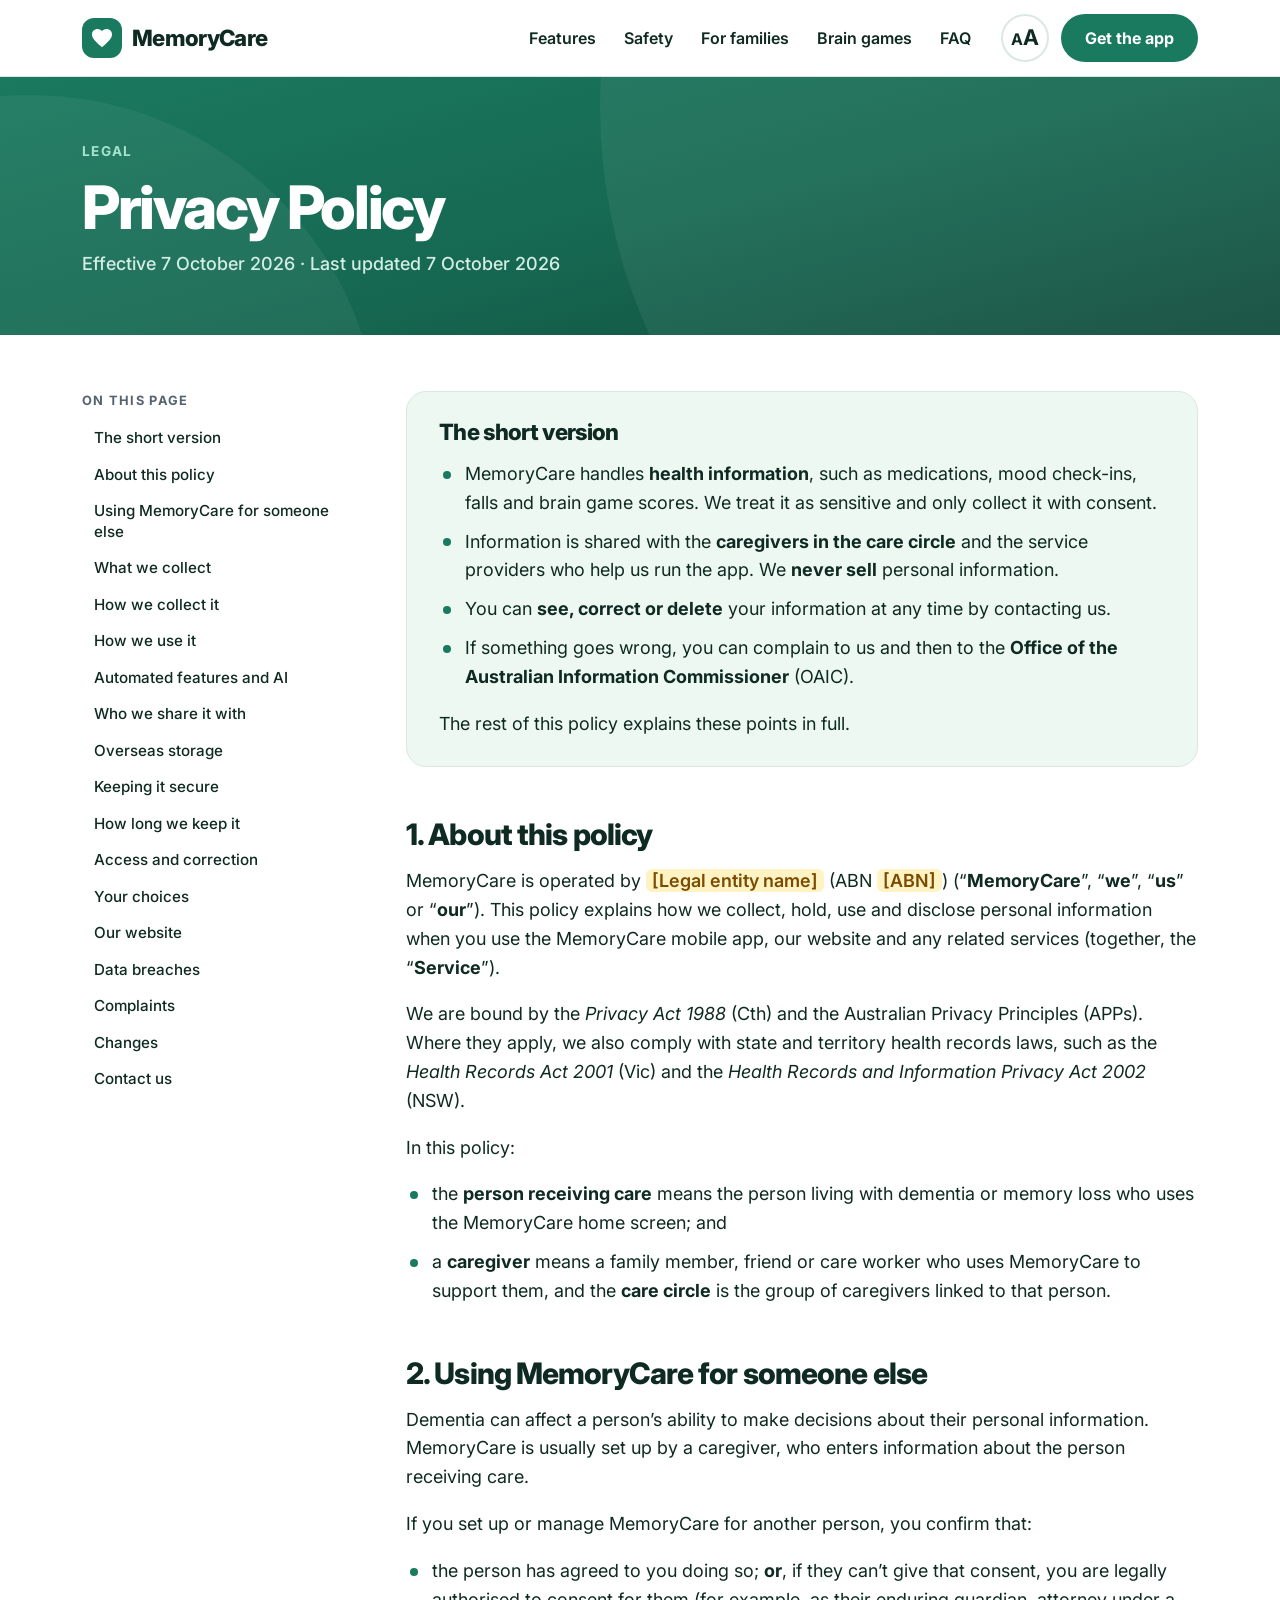
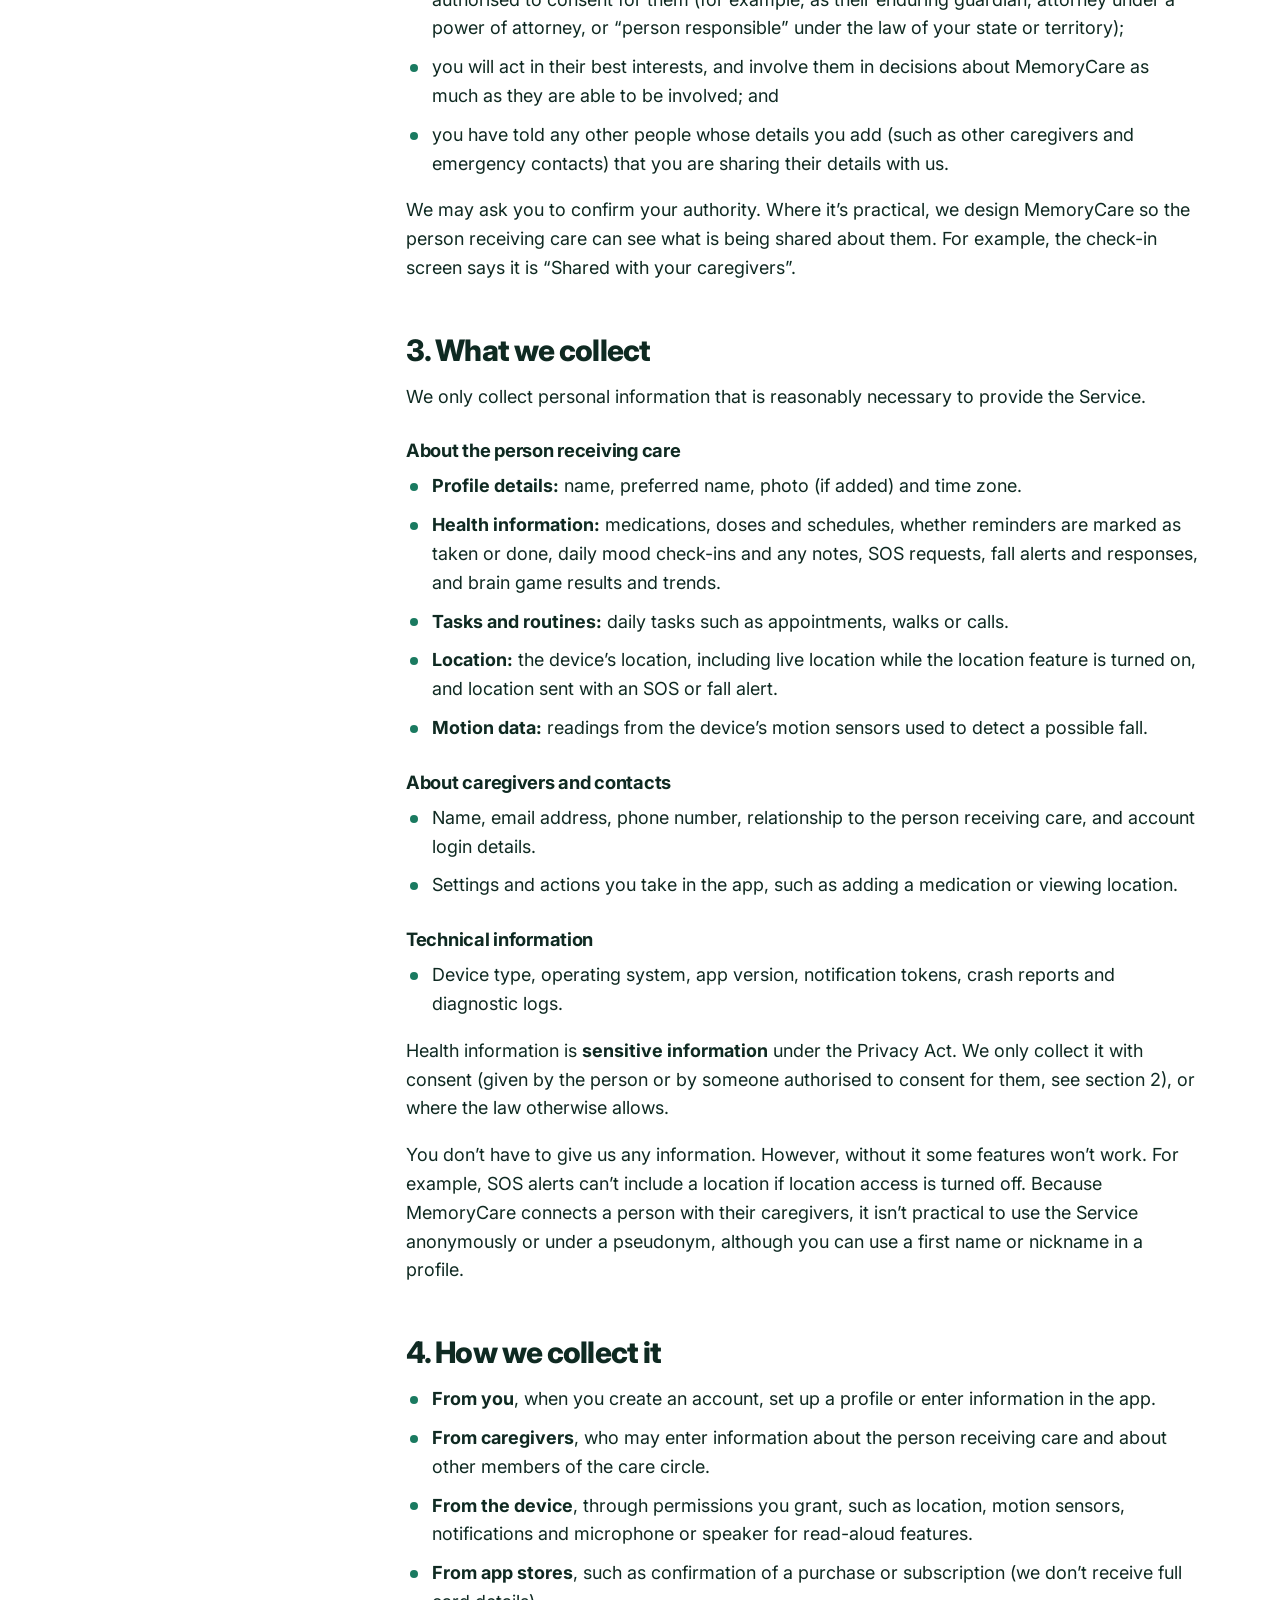
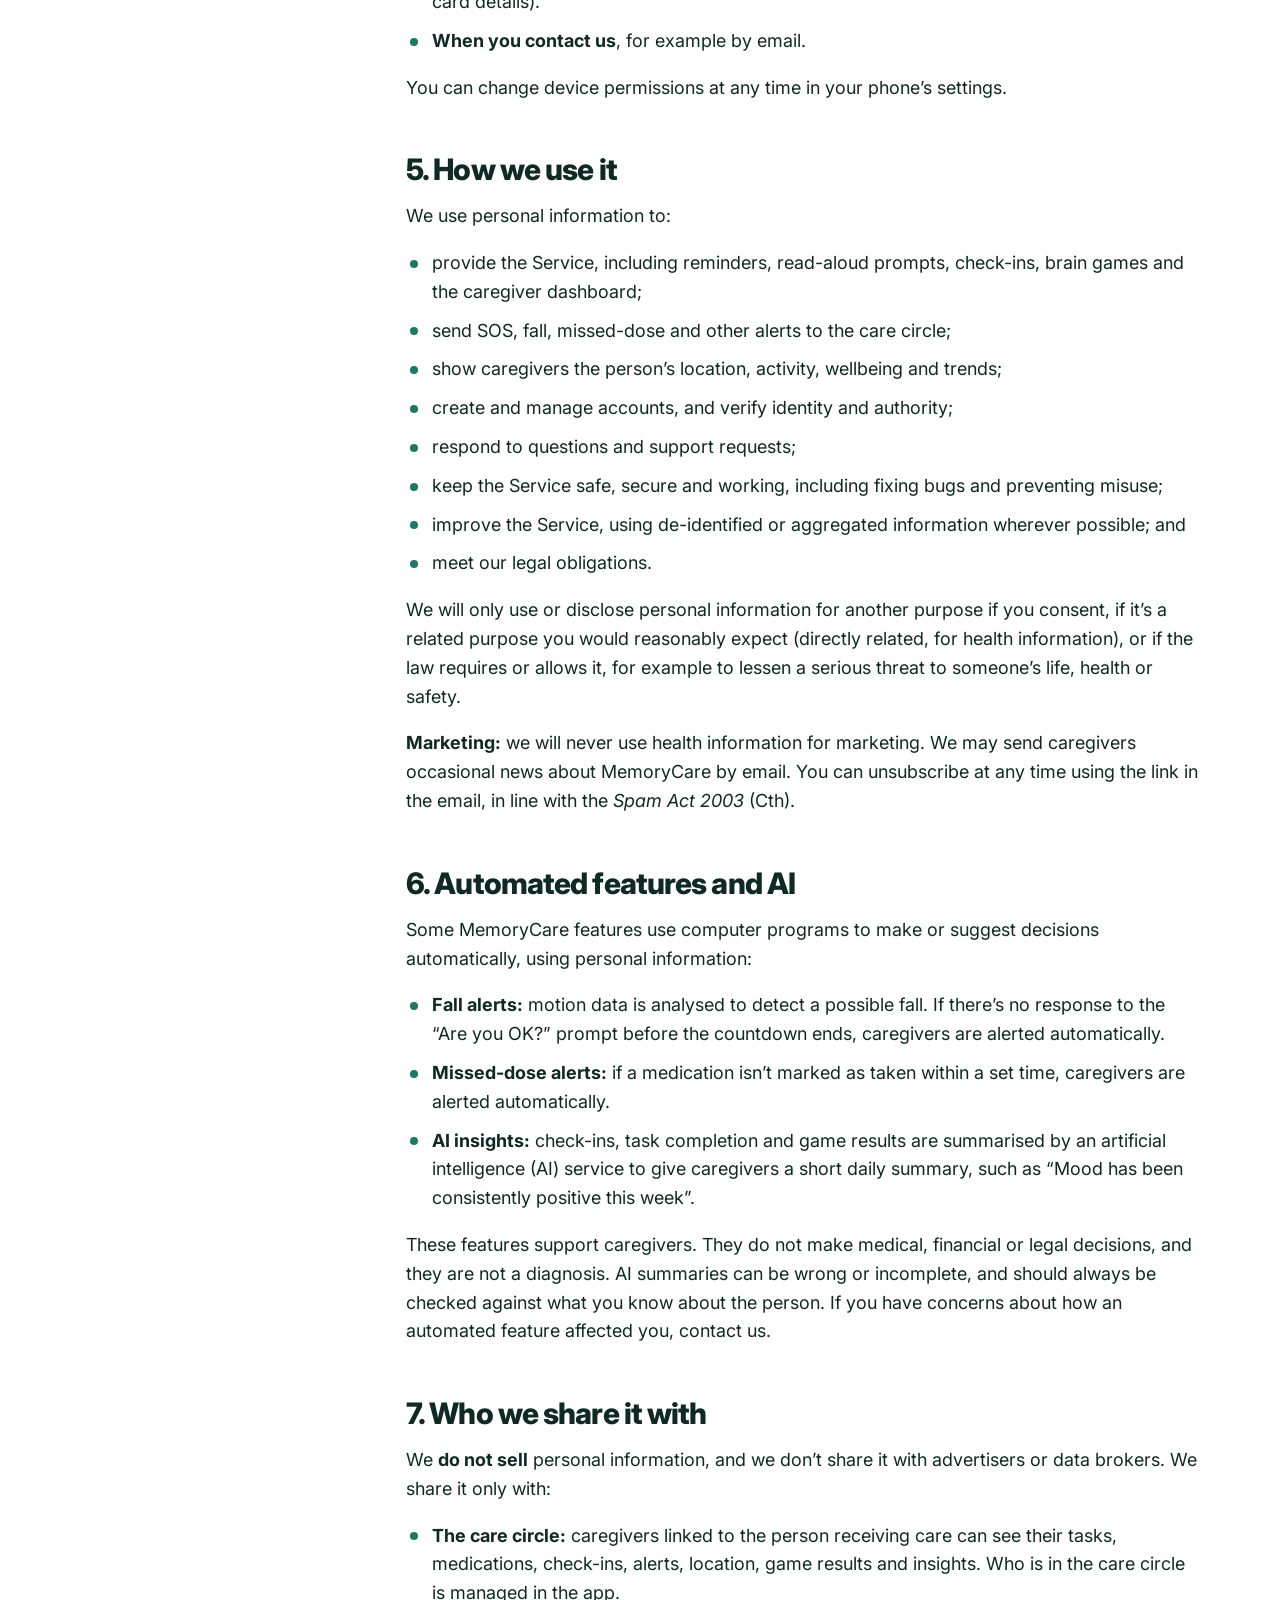
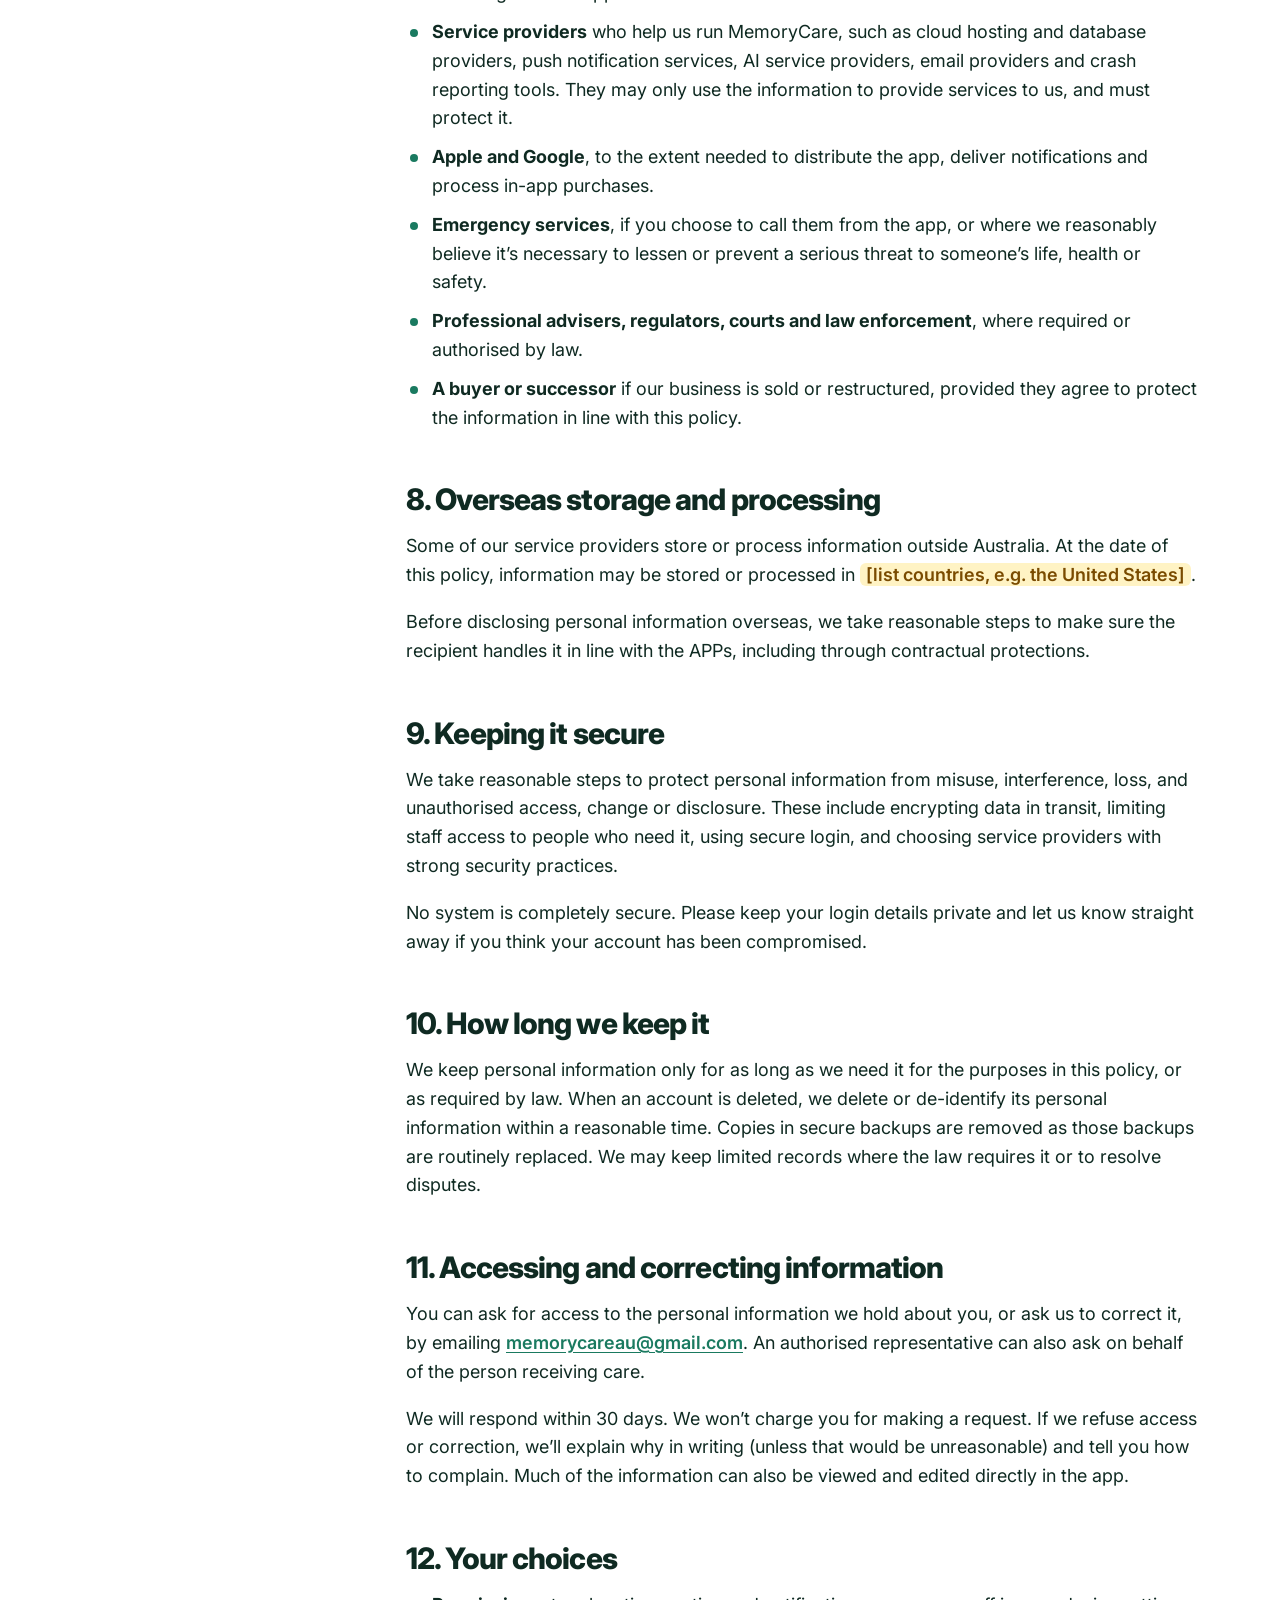
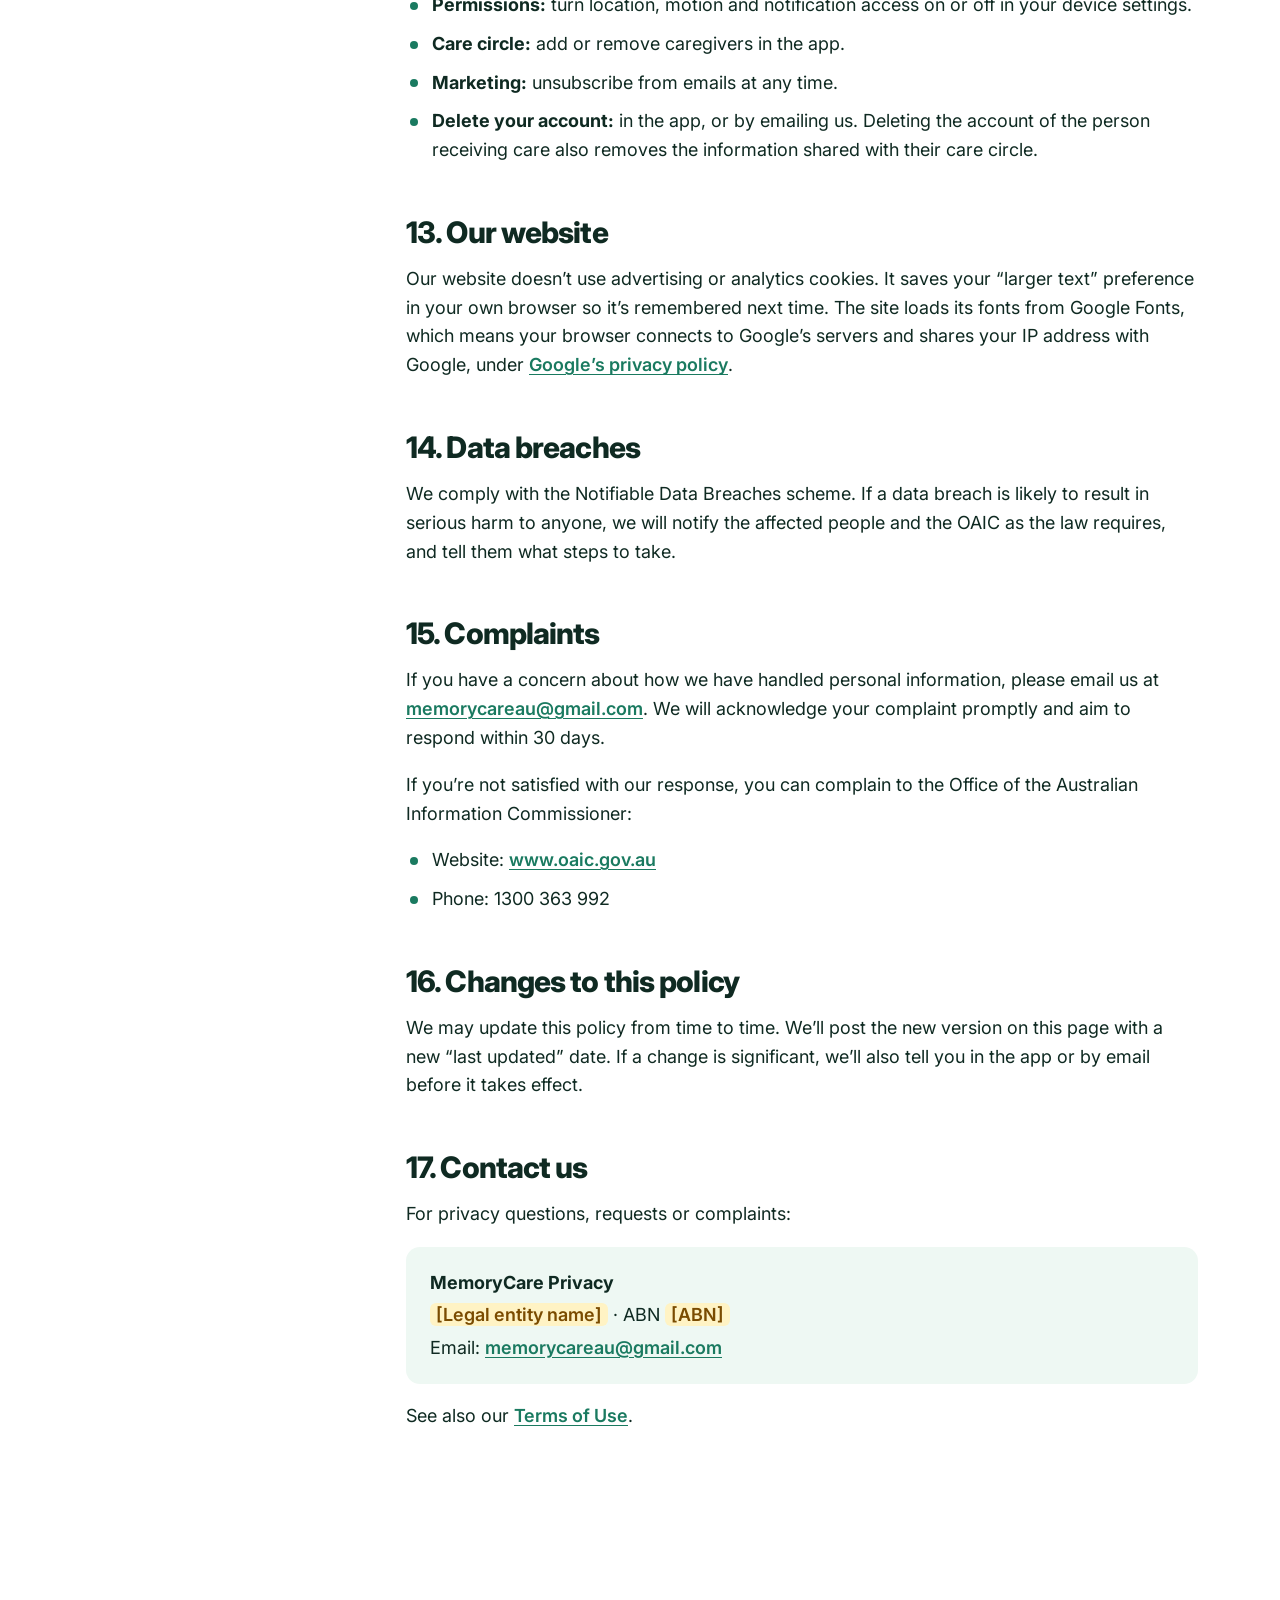
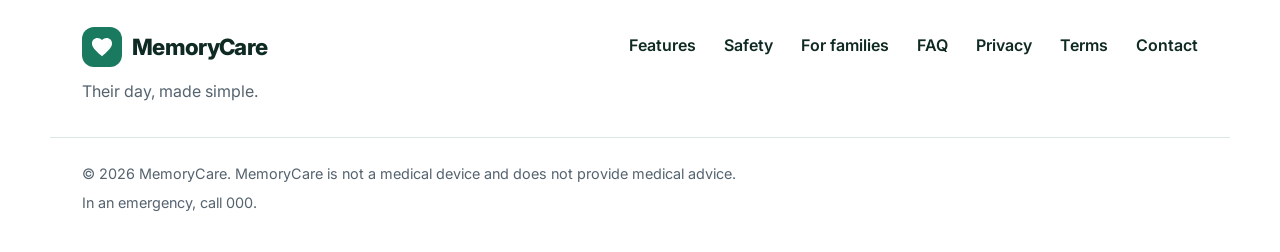
==== privacy.html @ 98344f06 "First Update" ====
<!doctype html>
<html lang="en-AU">
<head>
  <meta charset="utf-8">
  <meta name="viewport" content="width=device-width, initial-scale=1">
  <title>Privacy Policy — MemoryCare</title>
  <meta name="description" content="How MemoryCare collects, uses, shares and protects personal and health information, in line with the Australian Privacy Principles.">
  <meta name="theme-color" content="#1a7a60">
  <link rel="icon" href="assets/favicon.svg" type="image/svg+xml">
  <link rel="preconnect" href="https://fonts.googleapis.com">
  <link rel="preconnect" href="https://fonts.gstatic.com" crossorigin>
  <link href="https://fonts.googleapis.com/css2?family=Inter:wght@400;500;600;700;800&display=swap" rel="stylesheet">
  <link rel="stylesheet" href="styles.css">
</head>
<body>
  <a class="skip-link" href="#main">Skip to main content</a>

  <svg width="0" height="0" class="visually-hidden" aria-hidden="true">
    <symbol id="i-heart" viewBox="0 0 24 24"><path d="M12 21.2 10.6 20C5.4 15.3 2 12.2 2 8.4 2 5.3 4.4 3 7.4 3c1.7 0 3.4.8 4.6 2.1C13.2 3.8 14.9 3 16.6 3 19.6 3 22 5.3 22 8.4c0 3.8-3.4 6.9-8.6 11.6L12 21.2z"/></symbol>
  </svg>

  <header class="site-header">
    <div class="container header-inner">
      <a class="brand" href="index.html" aria-label="MemoryCare home">
        <span class="brand-mark" aria-hidden="true"><svg><use href="#i-heart"/></svg></span>
        <span class="brand-name">MemoryCare</span>
      </a>

      <button class="nav-toggle" aria-expanded="false" aria-controls="site-nav">
        <span class="nav-toggle-bar" aria-hidden="true"></span>
        <span class="visually-hidden">Menu</span>
      </button>

      <nav id="site-nav" class="site-nav" aria-label="Main">
        <ul>
          <li><a href="index.html#for-them">Features</a></li>
          <li><a href="index.html#safety">Safety</a></li>
          <li><a href="index.html#for-family">For families</a></li>
          <li><a href="index.html#games">Brain games</a></li>
          <li><a href="index.html#faq">FAQ</a></li>
        </ul>
        <div class="nav-actions">
          <button class="text-size-toggle" type="button" aria-pressed="false" title="Make text larger">
            <span aria-hidden="true">A<span class="big-a">A</span></span>
            <span class="visually-hidden">Larger text</span>
          </button>
          <a class="btn btn-primary btn-sm" href="index.html#download">Get the app</a>
        </div>
      </nav>
    </div>
  </header>

  <main id="main">
    <section class="legal-hero green-band">
      <div class="container">
        <p class="eyebrow">Legal</p>
        <h1>Privacy Policy</h1>
        <p class="legal-meta">Effective 7 October 2026 · Last updated 7 October 2026</p>
      </div>
    </section>

    <div class="container legal-layout">
      <nav class="toc" aria-label="On this page">
        <details class="toc-details" open>
        <summary class="toc-title">On this page</summary>
        <ol>
          <li><a href="#summary">The short version</a></li>
          <li><a href="#about">About this policy</a></li>
          <li><a href="#on-behalf">Using MemoryCare for someone else</a></li>
          <li><a href="#collect">What we collect</a></li>
          <li><a href="#how-collect">How we collect it</a></li>
          <li><a href="#use">How we use it</a></li>
          <li><a href="#automated">Automated features and AI</a></li>
          <li><a href="#share">Who we share it with</a></li>
          <li><a href="#overseas">Overseas storage</a></li>
          <li><a href="#security">Keeping it secure</a></li>
          <li><a href="#retention">How long we keep it</a></li>
          <li><a href="#rights">Access and correction</a></li>
          <li><a href="#choices">Your choices</a></li>
          <li><a href="#website">Our website</a></li>
          <li><a href="#breaches">Data breaches</a></li>
          <li><a href="#complaints">Complaints</a></li>
          <li><a href="#changes">Changes</a></li>
          <li><a href="#contact">Contact us</a></li>
        </ol>
        </details>
      </nav>

      <article class="prose">
        <section id="summary" class="summary-box" aria-labelledby="summary-title">
          <h2 id="summary-title">The short version</h2>
          <ul>
            <li>MemoryCare handles <strong>health information</strong>, such as medications, mood check-ins, falls and brain game scores. We treat it as sensitive and only collect it with consent.</li>
            <li>Information is shared with the <strong>caregivers in the care circle</strong> and the service providers who help us run the app. We <strong>never sell</strong> personal information.</li>
            <li>You can <strong>see, correct or delete</strong> your information at any time by contacting us.</li>
            <li>If something goes wrong, you can complain to us and then to the <strong>Office of the Australian Information Commissioner</strong> (OAIC).</li>
          </ul>
          <p>The rest of this policy explains these points in full.</p>
        </section>

        <section id="about">
          <h2>1. About this policy</h2>
          <p>MemoryCare is operated by <span class="fill-in">[Legal entity name]</span> (ABN <span class="fill-in">[ABN]</span>) (“<strong>MemoryCare</strong>”, “<strong>we</strong>”, “<strong>us</strong>” or “<strong>our</strong>”). This policy explains how we collect, hold, use and disclose personal information when you use the MemoryCare mobile app, our website and any related services (together, the “<strong>Service</strong>”).</p>
          <p>We are bound by the <em>Privacy Act 1988</em> (Cth) and the Australian Privacy Principles (APPs). Where they apply, we also comply with state and territory health records laws, such as the <em>Health Records Act 2001</em> (Vic) and the <em>Health Records and Information Privacy Act 2002</em> (NSW).</p>
          <p>In this policy:</p>
          <ul>
            <li>the <strong>person receiving care</strong> means the person living with dementia or memory loss who uses the MemoryCare home screen; and</li>
            <li>a <strong>caregiver</strong> means a family member, friend or care worker who uses MemoryCare to support them, and the <strong>care circle</strong> is the group of caregivers linked to that person.</li>
          </ul>
        </section>

        <section id="on-behalf">
          <h2>2. Using MemoryCare for someone else</h2>
          <p>Dementia can affect a person’s ability to make decisions about their personal information. MemoryCare is usually set up by a caregiver, who enters information about the person receiving care.</p>
          <p>If you set up or manage MemoryCare for another person, you confirm that:</p>
          <ul>
            <li>the person has agreed to you doing so; <strong>or</strong>, if they can’t give that consent, you are legally authorised to consent for them (for example, as their enduring guardian, attorney under a power of attorney, or “person responsible” under the law of your state or territory);</li>
            <li>you will act in their best interests, and involve them in decisions about MemoryCare as much as they are able to be involved; and</li>
            <li>you have told any other people whose details you add (such as other caregivers and emergency contacts) that you are sharing their details with us.</li>
          </ul>
          <p>We may ask you to confirm your authority. Where it’s practical, we design MemoryCare so the person receiving care can see what is being shared about them. For example, the check-in screen says it is “Shared with your caregivers”.</p>
        </section>

        <section id="collect">
          <h2>3. What we collect</h2>
          <p>We only collect personal information that is reasonably necessary to provide the Service.</p>

          <h3>About the person receiving care</h3>
          <ul>
            <li><strong>Profile details:</strong> name, preferred name, photo (if added) and time zone.</li>
            <li><strong>Health information:</strong> medications, doses and schedules, whether reminders are marked as taken or done, daily mood check-ins and any notes, SOS requests, fall alerts and responses, and brain game results and trends.</li>
            <li><strong>Tasks and routines:</strong> daily tasks such as appointments, walks or calls.</li>
            <li><strong>Location:</strong> the device’s location, including live location while the location feature is turned on, and location sent with an SOS or fall alert.</li>
            <li><strong>Motion data:</strong> readings from the device’s motion sensors used to detect a possible fall.</li>
          </ul>

          <h3>About caregivers and contacts</h3>
          <ul>
            <li>Name, email address, phone number, relationship to the person receiving care, and account login details.</li>
            <li>Settings and actions you take in the app, such as adding a medication or viewing location.</li>
          </ul>

          <h3>Technical information</h3>
          <ul>
            <li>Device type, operating system, app version, notification tokens, crash reports and diagnostic logs.</li>
          </ul>

          <p>Health information is <strong>sensitive information</strong> under the Privacy Act. We only collect it with consent (given by the person or by someone authorised to consent for them, see section 2), or where the law otherwise allows.</p>
          <p>You don’t have to give us any information. However, without it some features won’t work. For example, SOS alerts can’t include a location if location access is turned off. Because MemoryCare connects a person with their caregivers, it isn’t practical to use the Service anonymously or under a pseudonym, although you can use a first name or nickname in a profile.</p>
        </section>

        <section id="how-collect">
          <h2>4. How we collect it</h2>
          <ul>
            <li><strong>From you</strong>, when you create an account, set up a profile or enter information in the app.</li>
            <li><strong>From caregivers</strong>, who may enter information about the person receiving care and about other members of the care circle.</li>
            <li><strong>From the device</strong>, through permissions you grant, such as location, motion sensors, notifications and microphone or speaker for read-aloud features.</li>
            <li><strong>From app stores</strong>, such as confirmation of a purchase or subscription (we don’t receive full card details).</li>
            <li><strong>When you contact us</strong>, for example by email.</li>
          </ul>
          <p>You can change device permissions at any time in your phone’s settings.</p>
        </section>

        <section id="use">
          <h2>5. How we use it</h2>
          <p>We use personal information to:</p>
          <ul>
            <li>provide the Service, including reminders, read-aloud prompts, check-ins, brain games and the caregiver dashboard;</li>
            <li>send SOS, fall, missed-dose and other alerts to the care circle;</li>
            <li>show caregivers the person’s location, activity, wellbeing and trends;</li>
            <li>create and manage accounts, and verify identity and authority;</li>
            <li>respond to questions and support requests;</li>
            <li>keep the Service safe, secure and working, including fixing bugs and preventing misuse;</li>
            <li>improve the Service, using de-identified or aggregated information wherever possible; and</li>
            <li>meet our legal obligations.</li>
          </ul>
          <p>We will only use or disclose personal information for another purpose if you consent, if it’s a related purpose you would reasonably expect (directly related, for health information), or if the law requires or allows it, for example to lessen a serious threat to someone’s life, health or safety.</p>
          <p><strong>Marketing:</strong> we will never use health information for marketing. We may send caregivers occasional news about MemoryCare by email. You can unsubscribe at any time using the link in the email, in line with the <em>Spam Act 2003</em> (Cth).</p>
        </section>

        <section id="automated">
          <h2>6. Automated features and AI</h2>
          <p>Some MemoryCare features use computer programs to make or suggest decisions automatically, using personal information:</p>
          <ul>
            <li><strong>Fall alerts:</strong> motion data is analysed to detect a possible fall. If there’s no response to the “Are you OK?” prompt before the countdown ends, caregivers are alerted automatically.</li>
            <li><strong>Missed-dose alerts:</strong> if a medication isn’t marked as taken within a set time, caregivers are alerted automatically.</li>
            <li><strong>AI insights:</strong> check-ins, task completion and game results are summarised by an artificial intelligence (AI) service to give caregivers a short daily summary, such as “Mood has been consistently positive this week”.</li>
          </ul>
          <p>These features support caregivers. They do not make medical, financial or legal decisions, and they are not a diagnosis. AI summaries can be wrong or incomplete, and should always be checked against what you know about the person. If you have concerns about how an automated feature affected you, contact us.</p>
          <!-- REVIEW: confirm which AI provider is used, where it processes data, and whether it is contractually barred from training on customer data. If so, say so here. -->
        </section>

        <section id="share">
          <h2>7. Who we share it with</h2>
          <p>We <strong>do not sell</strong> personal information, and we don’t share it with advertisers or data brokers. We share it only with:</p>
          <ul>
            <li><strong>The care circle:</strong> caregivers linked to the person receiving care can see their tasks, medications, check-ins, alerts, location, game results and insights. Who is in the care circle is managed in the app.</li>
            <li><strong>Service providers</strong> who help us run MemoryCare, such as cloud hosting and database providers, push notification services, AI service providers, email providers and crash reporting tools. They may only use the information to provide services to us, and must protect it.</li>
            <li><strong>Apple and Google</strong>, to the extent needed to distribute the app, deliver notifications and process in-app purchases.</li>
            <li><strong>Emergency services</strong>, if you choose to call them from the app, or where we reasonably believe it’s necessary to lessen or prevent a serious threat to someone’s life, health or safety.</li>
            <li><strong>Professional advisers, regulators, courts and law enforcement</strong>, where required or authorised by law.</li>
            <li><strong>A buyer or successor</strong> if our business is sold or restructured, provided they agree to protect the information in line with this policy.</li>
          </ul>
        </section>

        <section id="overseas">
          <h2>8. Overseas storage and processing</h2>
          <p>Some of our service providers store or process information outside Australia. At the date of this policy, information may be stored or processed in <span class="fill-in">[list countries, e.g. the United States]</span>.</p>
          <p>Before disclosing personal information overseas, we take reasonable steps to make sure the recipient handles it in line with the APPs, including through contractual protections.</p>
          <!-- REVIEW: list actual hosting / AI / notification providers and their regions. If all data stays in Australia, replace this section with a statement saying so. -->
        </section>

        <section id="security">
          <h2>9. Keeping it secure</h2>
          <p>We take reasonable steps to protect personal information from misuse, interference, loss, and unauthorised access, change or disclosure. These include encrypting data in transit, limiting staff access to people who need it, using secure login, and choosing service providers with strong security practices.</p>
          <p>No system is completely secure. Please keep your login details private and let us know straight away if you think your account has been compromised.</p>
          <!-- REVIEW: confirm each security measure listed above is in place (and add "encryption at rest" if it is). Don't publish measures you don't actually use. -->
        </section>

        <section id="retention">
          <h2>10. How long we keep it</h2>
          <p>We keep personal information only for as long as we need it for the purposes in this policy, or as required by law. When an account is deleted, we delete or de-identify its personal information within a reasonable time. Copies in secure backups are removed as those backups are routinely replaced. We may keep limited records where the law requires it or to resolve disputes.</p>
        </section>

        <section id="rights">
          <h2>11. Accessing and correcting information</h2>
          <p>You can ask for access to the personal information we hold about you, or ask us to correct it, by emailing <a href="mailto:memorycareau@gmail.com">memorycareau@gmail.com</a>. An authorised representative can also ask on behalf of the person receiving care.</p>
          <p>We will respond within 30 days. We won’t charge you for making a request. If we refuse access or correction, we’ll explain why in writing (unless that would be unreasonable) and tell you how to complain. Much of the information can also be viewed and edited directly in the app.</p>
        </section>

        <section id="choices">
          <h2>12. Your choices</h2>
          <ul>
            <li><strong>Permissions:</strong> turn location, motion and notification access on or off in your device settings.</li>
            <li><strong>Care circle:</strong> add or remove caregivers in the app.</li>
            <li><strong>Marketing:</strong> unsubscribe from emails at any time.</li>
            <li><strong>Delete your account:</strong> in the app, or by emailing us. Deleting the account of the person receiving care also removes the information shared with their care circle.</li>
          </ul>
          <!-- REVIEW: confirm in-app account deletion exists (Apple and Google both require it for apps with accounts). -->
        </section>

        <section id="website">
          <h2>13. Our website</h2>
          <p>Our website doesn’t use advertising or analytics cookies. It saves your “larger text” preference in your own browser so it’s remembered next time. The site loads its fonts from Google Fonts, which means your browser connects to Google’s servers and shares your IP address with Google, under <a href="https://policies.google.com/privacy" rel="noopener">Google’s privacy policy</a>.</p>
        </section>

        <section id="breaches">
          <h2>14. Data breaches</h2>
          <p>We comply with the Notifiable Data Breaches scheme. If a data breach is likely to result in serious harm to anyone, we will notify the affected people and the OAIC as the law requires, and tell them what steps to take.</p>
        </section>

        <section id="complaints">
          <h2>15. Complaints</h2>
          <p>If you have a concern about how we have handled personal information, please email us at <a href="mailto:memorycareau@gmail.com">memorycareau@gmail.com</a>. We will acknowledge your complaint promptly and aim to respond within 30 days.</p>
          <p>If you’re not satisfied with our response, you can complain to the Office of the Australian Information Commissioner:</p>
          <ul>
            <li>Website: <a href="https://www.oaic.gov.au" rel="noopener">www.oaic.gov.au</a></li>
            <li>Phone: 1300 363 992</li>
          </ul>
        </section>

        <section id="changes">
          <h2>16. Changes to this policy</h2>
          <p>We may update this policy from time to time. We’ll post the new version on this page with a new “last updated” date. If a change is significant, we’ll also tell you in the app or by email before it takes effect.</p>
        </section>

        <section id="contact">
          <h2>17. Contact us</h2>
          <p>For privacy questions, requests or complaints:</p>
          <p class="contact-card">
            <strong>MemoryCare Privacy</strong><br>
            <span class="fill-in">[Legal entity name]</span> · ABN <span class="fill-in">[ABN]</span><br>
            Email: <a href="mailto:memorycareau@gmail.com">memorycareau@gmail.com</a>
          </p>
          <p>See also our <a href="terms.html">Terms of Use</a>.</p>
        </section>
      </article>
    </div>
  </main>

  <footer class="site-footer">
    <div class="container footer-inner">
      <div class="footer-brand">
        <a class="brand" href="index.html" aria-label="MemoryCare home">
          <span class="brand-mark" aria-hidden="true"><svg><use href="#i-heart"/></svg></span>
          <span class="brand-name">MemoryCare</span>
        </a>
        <p>Their day, made simple.</p>
      </div>
      <nav class="footer-nav" aria-label="Footer">
        <ul>
          <li><a href="index.html#for-them">Features</a></li>
          <li><a href="index.html#safety">Safety</a></li>
          <li><a href="index.html#for-family">For families</a></li>
          <li><a href="index.html#faq">FAQ</a></li>
          <li><a href="privacy.html" aria-current="page">Privacy</a></li>
          <li><a href="terms.html">Terms</a></li>
          <li><a href="mailto:memorycareau@gmail.com">Contact</a></li>
        </ul>
      </nav>
    </div>
    <div class="container footer-legal">
      <p>&copy; <span id="year">2026</span> MemoryCare. MemoryCare is not a medical device and does not provide medical advice.</p>
      <p>In an emergency, call 000.</p>
    </div>
  </footer>

  <script src="script.js"></script>
</body>
</html>
---- styles.css ----
/* ==========================================================================
   MemoryCare — styles
   Brand: deep green, mint and white, matching the MemoryCare app.
   Large, high-contrast type for people living with dementia and caregivers.
   ========================================================================== */

:root {
  /* Brand */
  --green: #1a7a60;
  --green-hover: #156650;
  --green-mid: #166751;
  --green-deep: #0f4a3a;
  --on-green: #ffffff;
  --on-green-muted: #d5eee5;
  --on-green-accent: #a7e3cc;
  --sos: #ff3b30;
  --amber: #f59e0b;

  /* Surfaces & text */
  --bg: #ffffff;
  --bg-tint: #eef8f3;
  --surface: #ffffff;
  --soft: #dcefe6;
  --ink: #0f2a22;
  --muted: #55636f;
  --border: #dbe8e2;
  --accent-text: #1a7a60;
  --focus: #f59e0b;

  /* Type */
  --font: "Inter", system-ui, -apple-system, "Segoe UI", Roboto, sans-serif;

  /* Layout */
  --radius: 28px;
  --radius-md: 20px;
  --radius-sm: 14px;
  --shadow: 0 1px 2px rgb(15 42 34 / 0.05), 0 10px 30px rgb(15 42 34 / 0.08);
  --phone-shadow: drop-shadow(0 28px 36px rgb(6 40 30 / 0.28));
  --container: 1180px;
  --gutter: 16px;
}

@media (prefers-color-scheme: dark) {
  :root {
    --bg: #0c1714;
    --bg-tint: #10201b;
    --surface: #152822;
    --soft: #1d3a30;
    --ink: #e8f4ef;
    --muted: #a9bdb5;
    --border: #22392f;
    --accent-text: #6fd0ae;
    --shadow: 0 1px 2px rgb(0 0 0 / 0.3), 0 10px 30px rgb(0 0 0 / 0.3);
    --phone-shadow: drop-shadow(0 28px 36px rgb(0 0 0 / 0.45));
  }
}

/* ---------- Base ---------- */
*,
*::before,
*::after { box-sizing: border-box; }

html {
  scroll-behavior: smooth;
  scroll-padding-top: 88px;
  -webkit-text-size-adjust: 100%;
}
/* "Larger text" toggle scales everything sized in rem */
html.text-large { font-size: 118.75%; }

@media (prefers-reduced-motion: reduce) {
  html { scroll-behavior: auto; }
  *, *::before, *::after { transition: none !important; animation: none !important; }
}

body {
  margin: 0;
  background: var(--bg);
  color: var(--ink);
  font-family: var(--font);
  font-size: 1.125rem;
  line-height: 1.6;
  overflow-x: hidden;
  -webkit-font-smoothing: antialiased;
}

h1, h2, h3 {
  font-weight: 800;
  line-height: 1.08;
  letter-spacing: -0.03em;
  margin: 0 0 0.5em;
  text-wrap: balance;
}
h1 { font-size: clamp(2.75rem, 6.4vw, 4.75rem); letter-spacing: -0.04em; line-height: 1.02; }
h2 { font-size: clamp(2rem, 4.2vw, 3.1rem); }
h3 { font-size: 1.3rem; font-weight: 700; letter-spacing: -0.015em; line-height: 1.25; }

p { margin: 0 0 1em; }
p:last-child { margin-bottom: 0; }

a { color: var(--accent-text); text-underline-offset: 3px; }

ul, ol { margin: 0; padding: 0; list-style: none; }
img { max-width: 100%; }

:focus-visible {
  outline: 3px solid var(--focus);
  outline-offset: 3px;
  border-radius: 8px;
}

.visually-hidden {
  position: absolute !important;
  width: 1px; height: 1px;
  overflow: hidden;
  clip: rect(0 0 0 0);
  white-space: nowrap;
}

.skip-link {
  position: absolute;
  left: 16px; top: -100px;
  z-index: 100;
  background: var(--green);
  color: #fff;
  padding: 12px 18px;
  border-radius: var(--radius-sm);
  font-weight: 700;
}
.skip-link:focus { top: 16px; }

.container {
  width: 100%;
  max-width: var(--container);
  margin-inline: auto;
  padding-inline: var(--gutter);
}
@media (min-width: 720px) { :root { --gutter: 32px; } }
.narrow { max-width: 860px; }

.phone {
  display: block;
  width: 100%;
  height: auto;
  filter: var(--phone-shadow);
}

/* ---------- Buttons ---------- */
.btn {
  display: inline-flex;
  align-items: center;
  justify-content: center;
  min-height: 56px;
  padding: 0 28px;
  border-radius: 999px;
  border: 2px solid transparent;
  font: 700 1.05rem/1 var(--font);
  text-decoration: none;
  cursor: pointer;
  transition: background-color .15s, transform .15s;
}
.btn:active { transform: translateY(1px); }
.btn-primary { background: var(--green); color: #fff; }
.btn-primary:hover { background: var(--green-hover); color: #fff; }
.btn-sm { min-height: 48px; padding: 0 22px; font-size: 1rem; }

.store-buttons { display: flex; flex-wrap: wrap; gap: 12px; }
.store-btn {
  display: inline-flex;
  align-items: center;
  gap: 12px;
  min-height: 62px;
  padding: 10px 22px 10px 16px;
  border-radius: var(--radius-sm);
  background: #fff;
  color: #0f2a22;
  text-decoration: none;
  font-weight: 700;
  font-size: 1.15rem;
  line-height: 1.1;
  box-shadow: 0 6px 18px rgb(6 40 30 / 0.18);
  transition: transform .15s, box-shadow .15s;
}
.store-btn:hover { transform: translateY(-2px); box-shadow: 0 10px 24px rgb(6 40 30 / 0.24); color: #0f2a22; }
.store-btn small { display: block; font-size: 0.75rem; font-weight: 500; color: #55636f; }
.store-btn svg {
  width: 28px; height: 28px;
  fill: none; stroke: var(--green);
  stroke-width: 2; stroke-linecap: round; stroke-linejoin: round;
}

/* ---------- Brand ---------- */
.brand {
  display: inline-flex;
  align-items: center;
  gap: 10px;
  color: var(--ink);
  text-decoration: none;
}
.brand-mark {
  display: inline-grid;
  place-items: center;
  width: 40px; height: 40px;
  border-radius: 12px;
  background: var(--green);
  color: #fff;
  flex-shrink: 0;
}
.brand-mark svg { width: 24px; height: 24px; fill: currentColor; }
.brand-name { font-size: 1.4rem; font-weight: 800; letter-spacing: -0.03em; }
.green-band .brand-mark { background: #fff; color: var(--green); }
.brand-mark-lg { width: 72px; height: 72px; border-radius: 20px; margin-bottom: 24px; }
.brand-mark-lg svg { width: 42px; height: 42px; }

/* ---------- Header ---------- */
.site-header {
  position: sticky;
  top: 0;
  z-index: 50;
  background: color-mix(in srgb, var(--bg) 90%, transparent);
  backdrop-filter: saturate(1.4) blur(12px);
  border-bottom: 1px solid var(--border);
}
.header-inner {
  display: flex;
  align-items: center;
  justify-content: space-between;
  gap: 16px;
  min-height: 76px;
}

.site-nav { display: flex; align-items: center; gap: 28px; }
.site-nav ul { display: flex; gap: 24px; }
.site-nav ul a {
  color: var(--ink);
  text-decoration: none;
  font-weight: 600;
  font-size: 1rem;
  padding: 8px 2px;
}
.site-nav ul a:hover { color: var(--accent-text); text-decoration: underline; }
.nav-actions { display: flex; align-items: center; gap: 12px; }

.text-size-toggle {
  min-width: 48px; min-height: 48px;
  border-radius: 999px;
  border: 2px solid var(--border);
  background: var(--surface);
  color: var(--ink);
  font: 700 1rem/1 var(--font);
  cursor: pointer;
}
.text-size-toggle .big-a { font-size: 1.35em; }
.text-size-toggle[aria-pressed="true"] {
  background: var(--soft);
  border-color: var(--green);
  color: var(--accent-text);
}

.nav-toggle {
  display: none;
  position: relative;
  width: 52px; height: 52px;
  border: 2px solid var(--border);
  border-radius: var(--radius-sm);
  background: var(--surface);
  cursor: pointer;
}
.nav-toggle-bar,
.nav-toggle-bar::before,
.nav-toggle-bar::after {
  position: absolute;
  left: 50%;
  width: 24px; height: 3px;
  margin-left: -12px;
  background: var(--ink);
  border-radius: 2px;
  transition: transform .2s;
}
.nav-toggle-bar { top: 50%; margin-top: -1.5px; }
.nav-toggle-bar::before, .nav-toggle-bar::after { content: ""; left: 0; margin-left: 0; }
.nav-toggle-bar::before { top: -8px; }
.nav-toggle-bar::after { top: 8px; }
.nav-toggle[aria-expanded="true"] .nav-toggle-bar { background: transparent; }
.nav-toggle[aria-expanded="true"] .nav-toggle-bar::before { transform: translateY(8px) rotate(45deg); }
.nav-toggle[aria-expanded="true"] .nav-toggle-bar::after { transform: translateY(-8px) rotate(-45deg); }

@media (max-width: 960px) {
  .nav-toggle { display: block; }
  .site-nav {
    display: none;
    position: absolute;
    top: 100%; left: 0; right: 0;
    flex-direction: column;
    align-items: stretch;
    gap: 16px;
    padding: 8px var(--gutter) 24px;
    background: var(--bg);
    border-bottom: 1px solid var(--border);
    box-shadow: var(--shadow);
  }
  .site-nav.is-open { display: flex; }
  .site-nav ul { flex-direction: column; gap: 0; }
  .site-nav ul a { display: block; padding: 14px 4px; border-bottom: 1px solid var(--border); font-size: 1.1rem; }
  .nav-actions .btn { flex: 1; }
}

/* ---------- Green bands (hero, safety, CTA) ---------- */
.green-band {
  position: relative;
  isolation: isolate;
  overflow: hidden;
  color: var(--on-green);
  background: linear-gradient(165deg, #1a795f 0%, var(--green-mid) 55%, var(--green-deep) 100%);
}
.green-band::before,
.green-band::after {
  content: "";
  position: absolute;
  z-index: -1;
  border-radius: 50%;
  pointer-events: none;
}
.green-band::before {
  width: 1100px; height: 1100px;
  top: -520px; right: -420px;
  background: rgb(255 255 255 / 0.06);
}
.green-band::after {
  width: 700px; height: 700px;
  bottom: -460px; left: -320px;
  background: rgb(255 255 255 / 0.05);
}
.green-band h2, .green-band h3 { color: var(--on-green); }
.green-band .eyebrow { color: var(--on-green-accent); }
.green-band .section-head p:not(.eyebrow) { color: var(--on-green-muted); }

/* ---------- Hero ---------- */
.hero { padding: 56px 0 64px; }
.hero-inner { display: grid; gap: 40px; align-items: center; }
@media (min-width: 960px) {
  .hero { padding: 80px 0 88px; }
  .hero-inner { grid-template-columns: 1.05fr 0.95fr; gap: 56px; }
}

.pill {
  display: inline-block;
  padding: 8px 16px;
  margin-bottom: 24px;
  border-radius: 999px;
  background: rgb(255 255 255 / 0.14);
  font-weight: 600;
  font-size: 0.95rem;
  line-height: 1.35;
}
.lead {
  font-size: clamp(1.2rem, 2vw, 1.4rem);
  line-height: 1.5;
  color: var(--on-green-muted);
  max-width: 34ch;
  margin-bottom: 32px;
}

.hero-points {
  display: flex;
  flex-wrap: wrap;
  gap: 10px 24px;
  margin-top: 28px;
  color: var(--on-green-muted);
  font-weight: 600;
}
.hero-points li { display: flex; align-items: center; gap: 8px; }
.hero-points li::before,
.check-list li::before {
  content: "";
  flex-shrink: 0;
  width: 22px; height: 22px;
  border-radius: 50%;
  background:
    url("data:image/svg+xml,%3Csvg xmlns='http://www.w3.org/2000/svg' viewBox='0 0 24 24' fill='none' stroke='%231a7a60' stroke-width='3.2' stroke-linecap='round' stroke-linejoin='round'%3E%3Cpath d='m6 12.5 4 4 8-9'/%3E%3C/svg%3E") center / 14px no-repeat,
    #fff;
}

.hero-phones {
  position: relative;
  width: min(100%, 520px);
  aspect-ratio: 520 / 640;
  margin-inline: auto;
}
.hero-phones .phone { position: absolute; }
.phone-front { width: 56%; right: 6%; top: 0; z-index: 2; }
.phone-back { width: 47%; left: 3%; top: 13%; transform: rotate(-7deg); opacity: 0.92; }

/* ---------- Sections ---------- */
.section { padding: 80px 0; }
@media (min-width: 960px) { .section { padding: 112px 0; } }
.section-tint { background: var(--bg-tint); }

.section-head { max-width: 720px; margin: 0 auto 56px; text-align: center; }
.section-head p:not(.eyebrow) { color: var(--muted); font-size: 1.2rem; }

.eyebrow {
  margin-bottom: 14px;
  color: var(--accent-text);
  font-weight: 700;
  font-size: 0.85rem;
  letter-spacing: 0.1em;
  text-transform: uppercase;
}

/* Two sides */
.sides {
  display: grid;
  gap: 20px;
  grid-template-columns: repeat(auto-fit, minmax(min(100%, 380px), 1fr));
  max-width: 1040px;
  margin-inline: auto;
}
.side-card {
  display: flex;
  flex-direction: column;
  padding: 36px;
  border: 1px solid var(--border);
  border-radius: var(--radius);
  background: var(--surface);
  color: var(--ink);
  text-decoration: none;
  box-shadow: var(--shadow);
  transition: transform .2s, border-color .2s;
}
.side-card:hover { transform: translateY(-3px); border-color: var(--green); color: var(--ink); }
.side-card p { color: var(--muted); }
.side-icon {
  display: grid;
  place-items: center;
  width: 60px; height: 60px;
  margin-bottom: 22px;
  border-radius: 18px;
  background: var(--soft);
  color: var(--accent-text);
}
.side-icon svg,
.tab-icon svg {
  width: 30px; height: 30px;
  fill: none; stroke: currentColor;
  stroke-width: 1.9; stroke-linecap: round; stroke-linejoin: round;
}
.tag-list { display: flex; flex-wrap: wrap; gap: 8px; margin: 22px 0 26px; }
.tag-list li {
  padding: 6px 14px;
  border-radius: 999px;
  background: var(--bg-tint);
  color: var(--accent-text);
  font-size: 0.9rem;
  font-weight: 600;
}
.side-link { margin-top: auto; color: var(--accent-text); font-weight: 700; }

/* Showcase (tabs + phone) */
.showcase {
  display: grid;
  gap: 40px;
  align-items: center;
  max-width: 1040px;
  margin-inline: auto;
}
.showcase-tabs { display: grid; gap: 10px; }
.showcase-stage {
  display: grid;
  justify-items: center;
  width: min(300px, 78vw);
  margin-inline: auto;
  order: -1;
}
@media (min-width: 900px) {
  .showcase { grid-template-columns: 1fr minmax(280px, 330px); gap: 72px; }
  .showcase-stage { order: 0; width: 100%; }
  .showcase-reverse { grid-template-columns: minmax(280px, 330px) 1fr; }
  .showcase-reverse .showcase-stage { order: -1; }
}

.tab {
  display: flex;
  align-items: flex-start;
  gap: 18px;
  width: 100%;
  padding: 22px 24px;
  border: 2px solid transparent;
  border-radius: var(--radius-md);
  background: transparent;
  color: var(--ink);
  font: inherit;
  text-align: left;
  cursor: pointer;
  transition: background-color .2s, border-color .2s, box-shadow .2s;
}
.tab:hover { background: color-mix(in srgb, var(--green) 7%, transparent); }
.tab[aria-selected="true"] {
  background: var(--surface);
  border-color: var(--green);
  box-shadow: var(--shadow);
}
.tab-icon {
  display: grid;
  place-items: center;
  flex-shrink: 0;
  width: 52px; height: 52px;
  border-radius: 16px;
  background: var(--soft);
  color: var(--accent-text);
  transition: background-color .2s, color .2s;
}
.tab-icon svg { width: 26px; height: 26px; }
.tab[aria-selected="true"] .tab-icon { background: var(--green); color: #fff; }
.tab-text strong { display: block; font-size: 1.2rem; letter-spacing: -0.015em; margin-bottom: 4px; }
.tab-text > span { color: var(--muted); }

.js .panel { grid-area: 1 / 1; transition: opacity .35s ease, transform .35s ease; }
.js .panel[hidden] {
  display: block;
  visibility: hidden;
  opacity: 0;
  transform: translateY(10px);
}
.panel { width: 100%; }
.panel + .panel { margin-top: 32px; }
.js .panel + .panel { margin-top: 0; }

/* Safety */
.safety-grid {
  display: grid;
  gap: 56px;
  grid-template-columns: repeat(auto-fit, minmax(min(100%, 340px), 1fr));
  max-width: 920px;
  margin-inline: auto;
}
.safety-card { margin: 0; text-align: center; }
.safety-card .phone { width: min(300px, 78vw); margin: 0 auto 32px; }
.safety-card h3 { font-size: 1.6rem; }
.safety-card p { color: var(--on-green-muted); max-width: 34ch; margin-inline: auto; }

.flow {
  display: flex;
  flex-wrap: wrap;
  justify-content: center;
  gap: 12px 16px;
  margin-top: 64px;
}
.flow li {
  display: flex;
  align-items: center;
  gap: 12px;
  padding: 10px 22px 10px 10px;
  border-radius: 999px;
  background: rgb(255 255 255 / 0.12);
  font-weight: 600;
}
.flow-num {
  display: grid;
  place-items: center;
  width: 36px; height: 36px;
  border-radius: 50%;
  background: #fff;
  color: var(--green);
  font-weight: 800;
}

/* Brain games */
.games { display: grid; gap: 56px; align-items: center; }
@media (min-width: 960px) { .games { grid-template-columns: 1.25fr 0.75fr; gap: 72px; } }
.games-lead { color: var(--muted); font-size: 1.2rem; max-width: 40ch; }
.games-media .phone { width: min(320px, 78vw); margin-inline: auto; }

.game-grid {
  display: grid;
  gap: 12px;
  grid-template-columns: repeat(auto-fit, minmax(min(100%, 240px), 1fr));
  margin-top: 36px;
}
.game {
  display: flex;
  align-items: center;
  gap: 16px;
  padding: 16px 18px;
  border-radius: var(--radius-md);
  background: var(--surface);
  box-shadow: var(--shadow);
  color: var(--muted);
  font-size: 0.95rem;
  line-height: 1.35;
}
.game strong { display: block; color: var(--ink); font-size: 1.1rem; margin-bottom: 2px; }
.game-wide { grid-column: 1 / -1; }
.game-icon {
  display: grid;
  place-items: center;
  flex-shrink: 0;
  width: 52px; height: 52px;
  border-radius: 15px;
  background: var(--c-soft);
  color: var(--c);
}
.game-icon svg {
  width: 28px; height: 28px;
  fill: none; stroke: currentColor;
  stroke-width: 2; stroke-linecap: round; stroke-linejoin: round;
}
.game-icon svg.fill,
.game-icon .dot { fill: currentColor; stroke: none; }
.game-icon-text { font-size: 1.45rem; font-weight: 500; letter-spacing: -0.02em; }

/* Steps */
.steps {
  display: grid;
  gap: 20px;
  grid-template-columns: repeat(auto-fit, minmax(min(100%, 280px), 1fr));
}
.step {
  padding: 36px 32px;
  border: 1px solid var(--border);
  border-radius: var(--radius);
  background: var(--surface);
}
.step p { color: var(--muted); }
.step-num {
  display: grid;
  place-items: center;
  width: 52px; height: 52px;
  margin-bottom: 22px;
  border-radius: 50%;
  background: var(--green);
  color: #fff;
  font-weight: 800;
  font-size: 1.35rem;
}

/* FAQ */
.faq { display: grid; gap: 12px; }
.faq details {
  border-radius: var(--radius-md);
  background: var(--surface);
  box-shadow: var(--shadow);
}
.faq summary {
  position: relative;
  min-height: 68px;
  padding: 21px 64px 21px 26px;
  font-weight: 700;
  list-style: none;
  cursor: pointer;
}
.faq summary::-webkit-details-marker { display: none; }
.faq summary::after {
  content: "+";
  position: absolute;
  right: 20px; top: 50%;
  display: grid;
  place-items: center;
  width: 32px; height: 32px;
  border-radius: 50%;
  background: var(--soft);
  color: var(--accent-text);
  font-size: 1.4rem;
  line-height: 1;
  transform: translateY(-50%);
}
.faq details[open] summary::after { content: "−"; }
.faq details p { padding: 0 26px 24px; color: var(--muted); }

/* CTA */
.cta { padding-top: 88px; }
.cta-inner { display: grid; gap: 40px; align-items: end; }
.cta-copy { padding-bottom: 88px; }
.cta-copy h2 { max-width: 16ch; }
.cta-copy p { color: var(--on-green-muted); font-size: 1.2rem; margin-bottom: 32px; }
.cta-phone {
  justify-self: center;
  width: min(300px, 70vw);
  height: 380px;
  overflow: hidden;
}
@media (min-width: 900px) {
  .cta-inner { grid-template-columns: 1fr auto; gap: 72px; }
  .cta-phone { height: 440px; margin-right: 40px; }
}
@media (max-width: 899px) {
  .cta-copy { padding-bottom: 0; }
  .cta-phone { height: 300px; }
}

/* ---------- Footer ---------- */
.site-footer {
  padding: 56px 0 32px;
  background: var(--bg);
  font-size: 1rem;
}
.footer-inner {
  display: grid;
  gap: 32px;
  padding-bottom: 32px;
  border-bottom: 1px solid var(--border);
}
@media (min-width: 720px) { .footer-inner { grid-template-columns: 1fr auto; align-items: start; } }
.footer-brand p { color: var(--muted); margin-top: 12px; }
.footer-nav ul { display: flex; flex-wrap: wrap; gap: 8px 28px; }
.footer-nav a {
  display: inline-block;
  padding: 6px 0;
  color: var(--ink);
  font-weight: 600;
  text-decoration: none;
}
.footer-nav a:hover { color: var(--accent-text); text-decoration: underline; }
.footer-legal { padding-top: 24px; color: var(--muted); font-size: 0.9rem; }
.footer-legal p { margin-bottom: 6px; }

/* ---------- Scroll reveal (only when JS is running) ---------- */
.js .reveal {
  opacity: 0;
  transform: translateY(18px);
  transition: opacity .6s ease, transform .6s ease;
}
.js .reveal.is-visible { opacity: 1; transform: none; }
.js .side-card.is-visible:hover { transform: translateY(-3px); }

/* ---------- Legal pages (privacy, terms) ---------- */
.legal-hero { padding: 64px 0 56px; }
.legal-hero h1 { font-size: clamp(2.5rem, 5vw, 3.75rem); margin-bottom: 12px; }
.legal-meta { color: var(--on-green-muted); font-weight: 500; }

.legal-layout {
  display: grid;
  gap: 40px;
  padding-top: 56px;
  padding-bottom: 96px;
}
@media (min-width: 960px) {
  .legal-layout { grid-template-columns: 260px minmax(0, 1fr); gap: 64px; }
}

.toc { font-size: 0.95rem; }
.toc-title {
  display: block;
  margin-bottom: 10px;
  list-style: none;
  color: var(--muted);
  font-size: 0.8rem;
  font-weight: 700;
  letter-spacing: 0.1em;
  text-transform: uppercase;
}
.toc ol { display: grid; gap: 2px; counter-reset: toc; }
.toc a {
  display: block;
  padding: 7px 12px;
  border-radius: 10px;
  color: var(--ink);
  text-decoration: none;
  font-weight: 500;
  line-height: 1.35;
}
.toc a:hover { background: var(--bg-tint); color: var(--accent-text); }
@media (min-width: 960px) {
  .toc {
    position: sticky;
    top: 100px;
    align-self: start;
    max-height: calc(100vh - 120px);
    overflow-y: auto;
  }
}
@media (min-width: 960px) {
  .toc-title { pointer-events: none; }
}
@media (max-width: 959px) {
  .toc-title {
    position: relative;
    margin: 0;
    cursor: pointer;
  }
  .toc-title::after {
    content: "+";
    position: absolute;
    right: 0; top: 50%;
    transform: translateY(-50%);
    color: var(--accent-text);
    font-size: 1.4rem;
    letter-spacing: 0;
  }
  .toc-details[open] .toc-title { margin-bottom: 10px; }
  .toc-details[open] .toc-title::after { content: "−"; }
  .toc {
    padding: 20px;
    border-radius: var(--radius-md);
    background: var(--bg-tint);
  }
  .toc ol { grid-template-columns: repeat(auto-fill, minmax(min(100%, 220px), 1fr)); }
}

.prose { max-width: 72ch; }
.prose section { padding-top: 8px; margin-bottom: 44px; }
.prose h2 { font-size: clamp(1.5rem, 2.6vw, 1.85rem); margin-bottom: 16px; }
.prose h3 { font-size: 1.15rem; margin: 28px 0 10px; }
.prose p, .prose li { color: var(--ink); }
.prose ul { display: grid; gap: 10px; margin: 0 0 1em; }
.prose ul li { position: relative; padding-left: 26px; }
.prose ul li::before {
  content: "";
  position: absolute;
  left: 4px; top: 0.6em;
  width: 8px; height: 8px;
  border-radius: 50%;
  background: var(--green);
}
.prose a { font-weight: 600; }

.summary-box {
  padding: 28px 32px;
  border-radius: var(--radius-md);
  background: var(--bg-tint);
  border: 1px solid var(--border);
}
.prose .summary-box { padding: 28px 32px; }
.summary-box h2 { font-size: 1.4rem; }
.summary-box-alert {
  background: #fff1ef;
  border-color: #ffd0cb;
}
.summary-box-alert h2 { color: #b42318; }
.summary-box-alert li::before { background: var(--sos) !important; }
@media (prefers-color-scheme: dark) {
  .summary-box-alert { background: #2a1513; border-color: #5a2520; }
  .summary-box-alert h2 { color: #ff8a80; }
}

.contact-card {
  padding: 20px 24px;
  border-radius: var(--radius-sm);
  background: var(--bg-tint);
  line-height: 1.8;
}

/* Details still to fill in before launch, highlighted so they can't be missed */
.fill-in {
  padding: 1px 6px;
  border-radius: 6px;
  background: #fff3c4;
  color: #7a4b00;
  font-weight: 600;
}

.toc-title::-webkit-details-marker { display: none; }
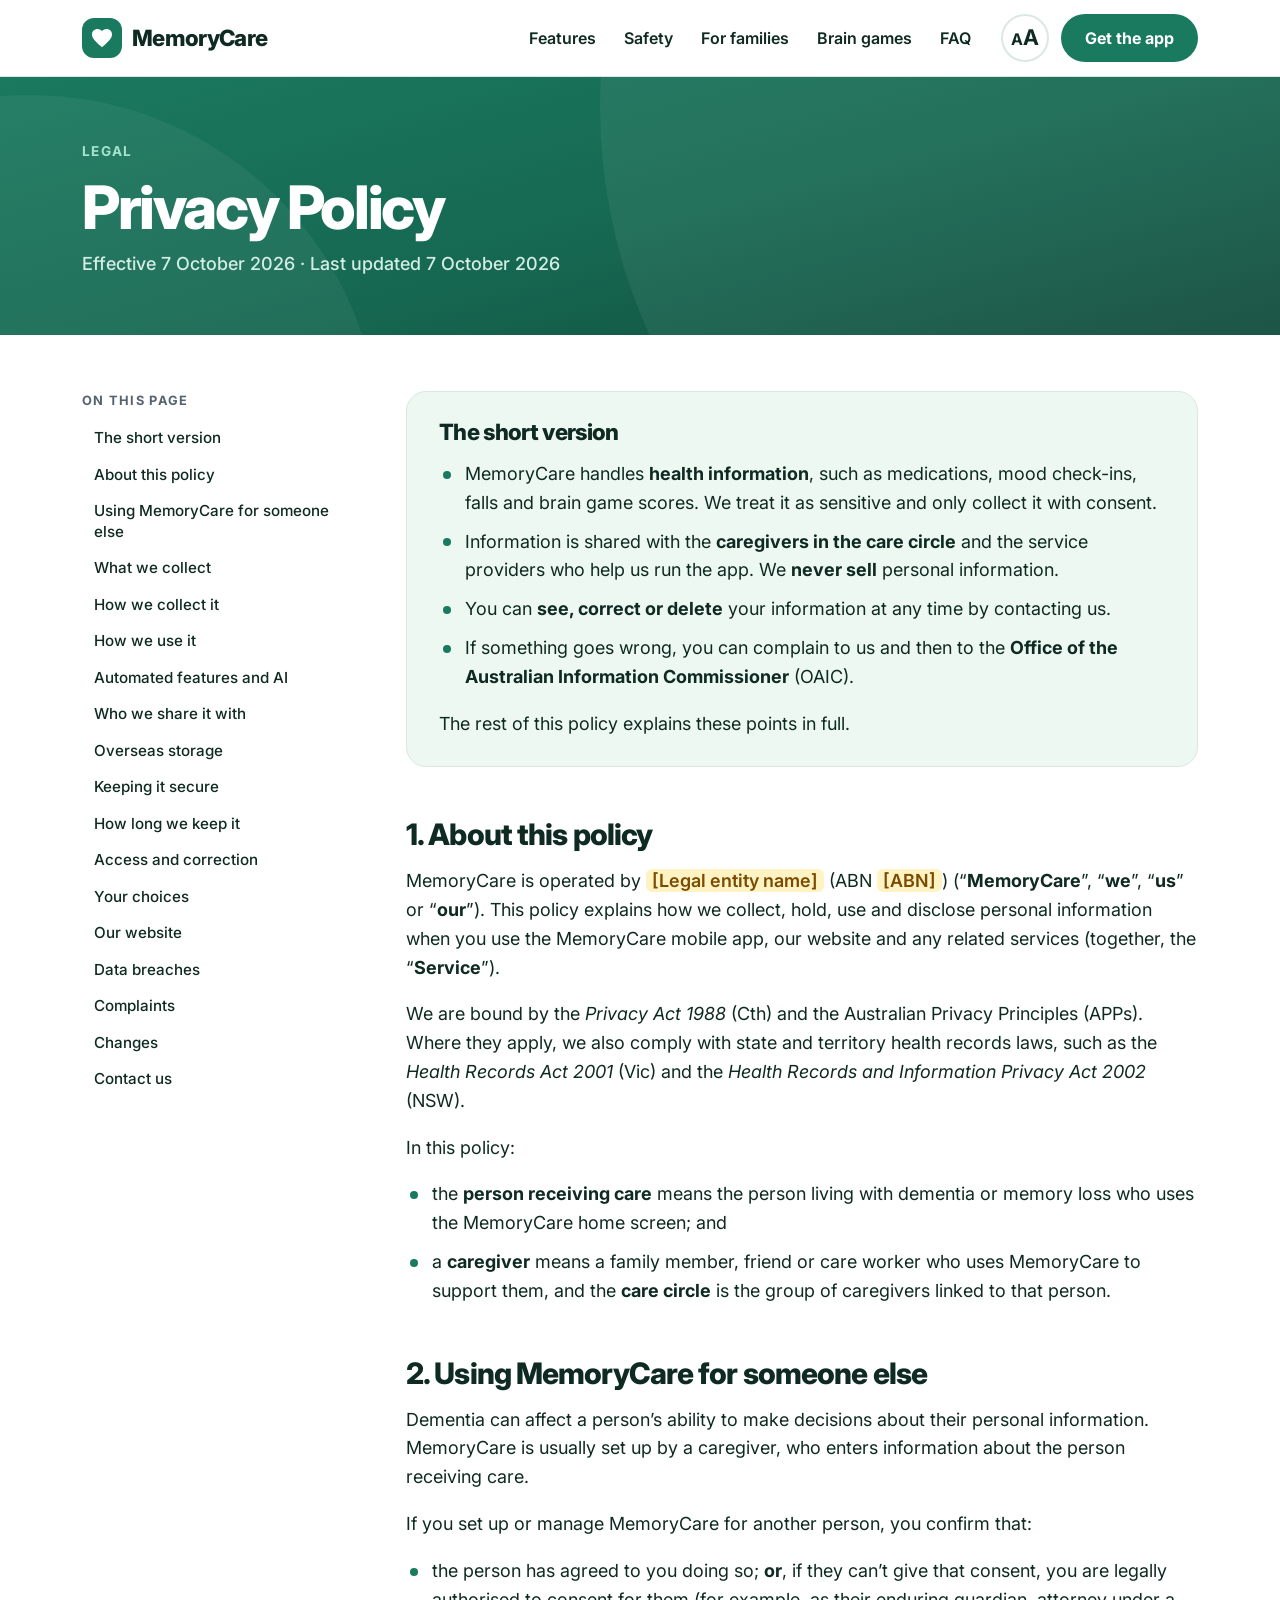
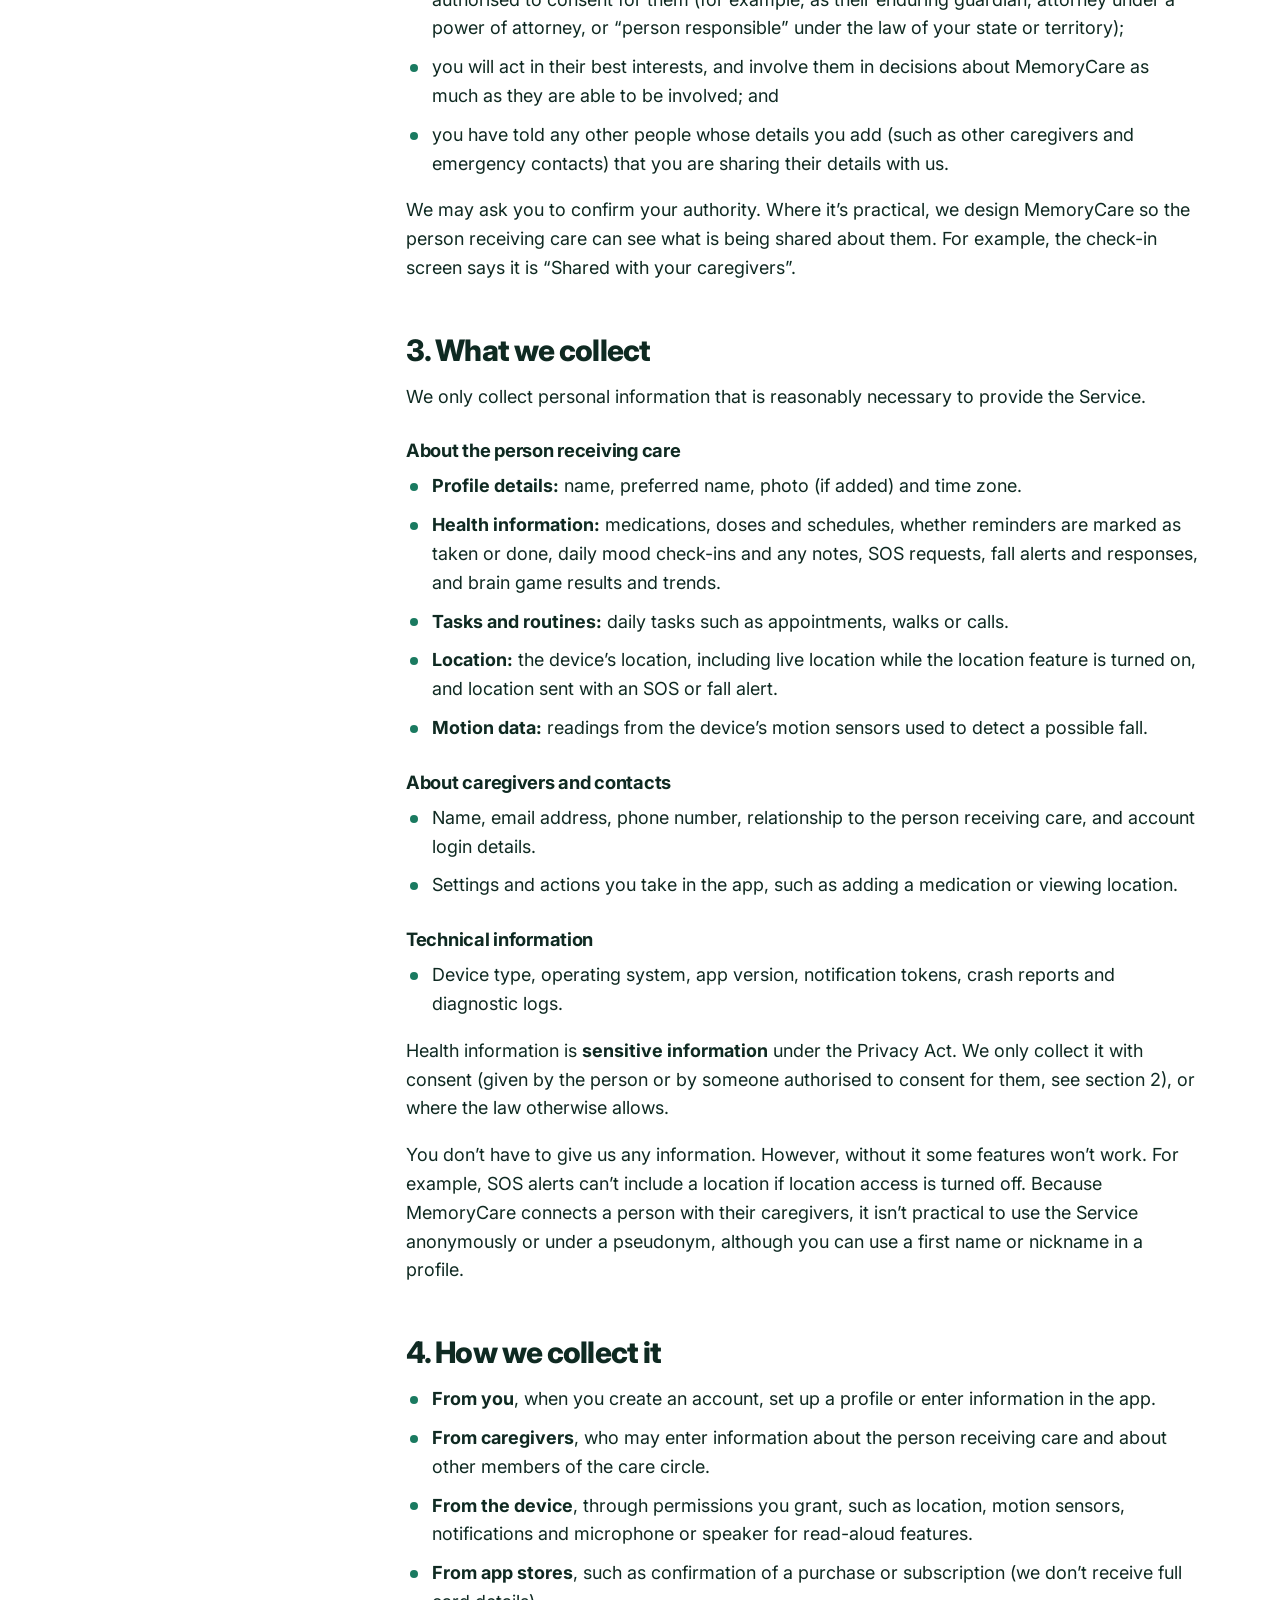
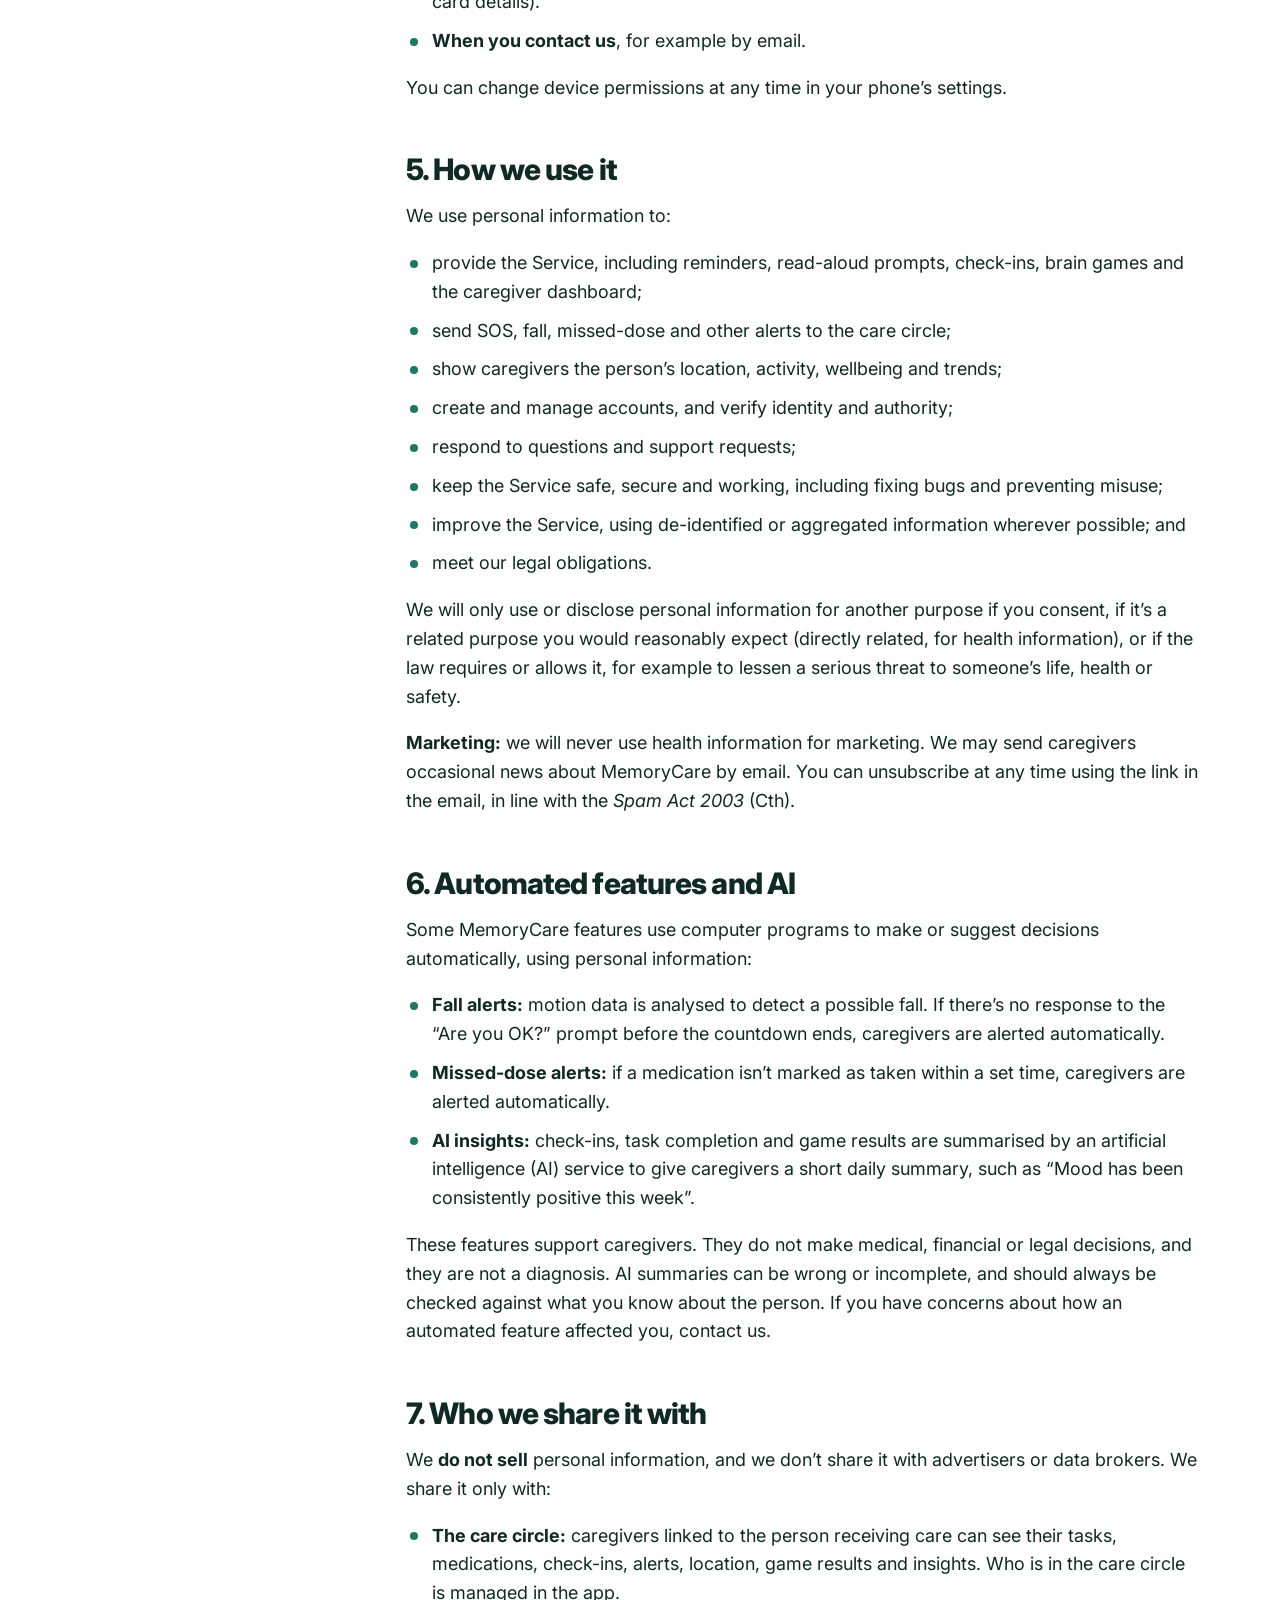
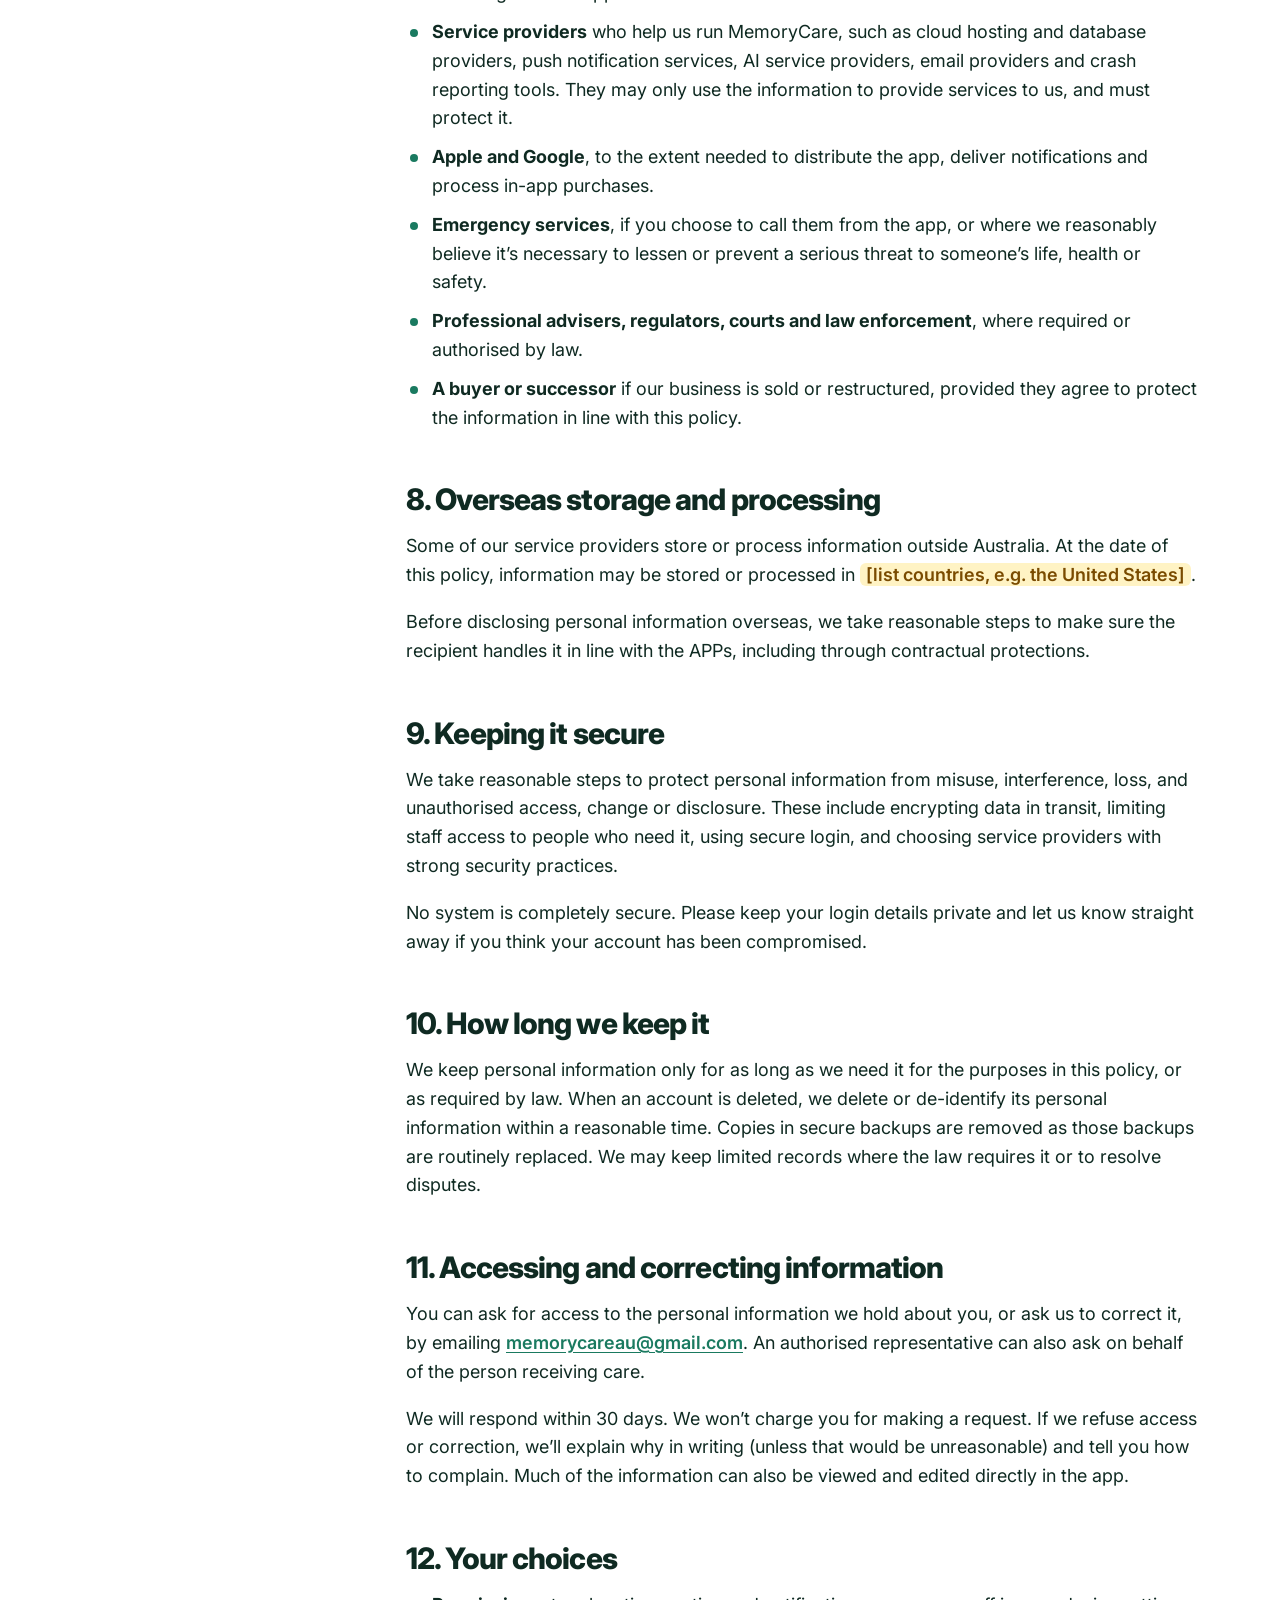
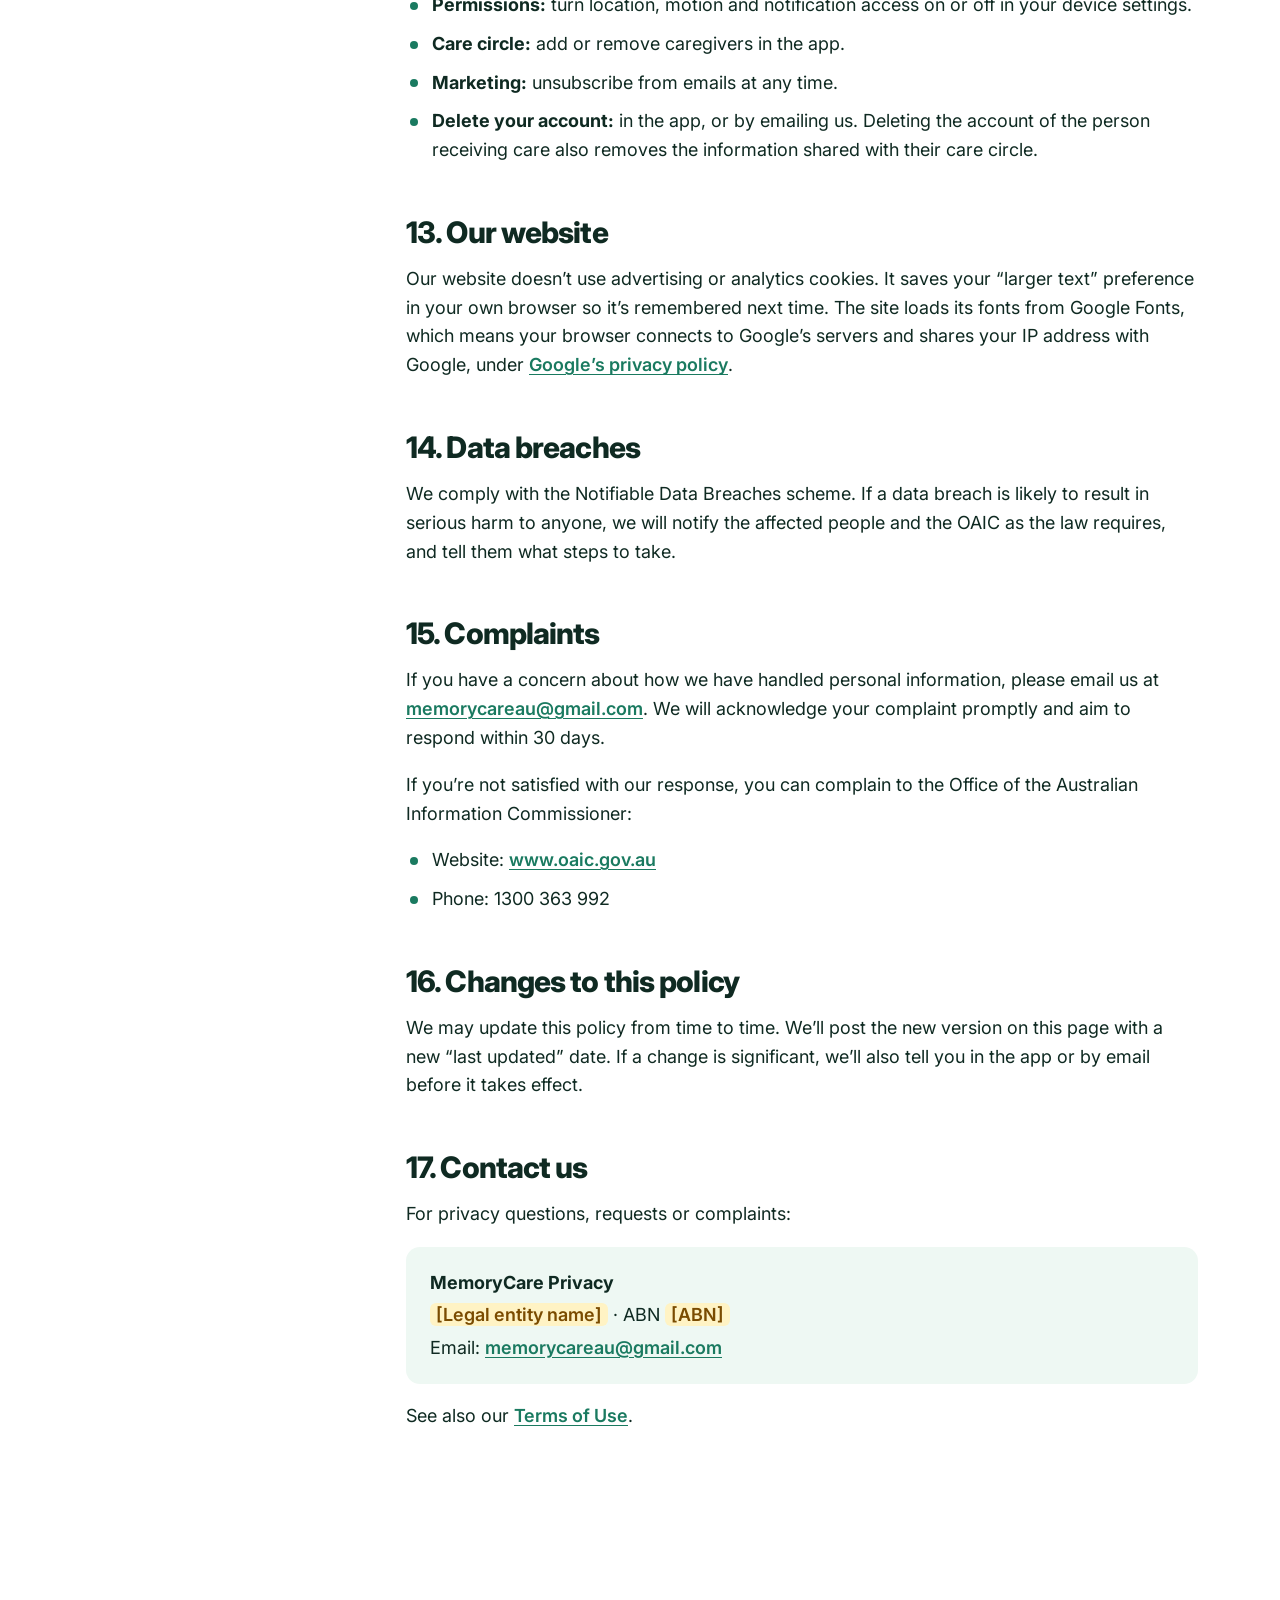
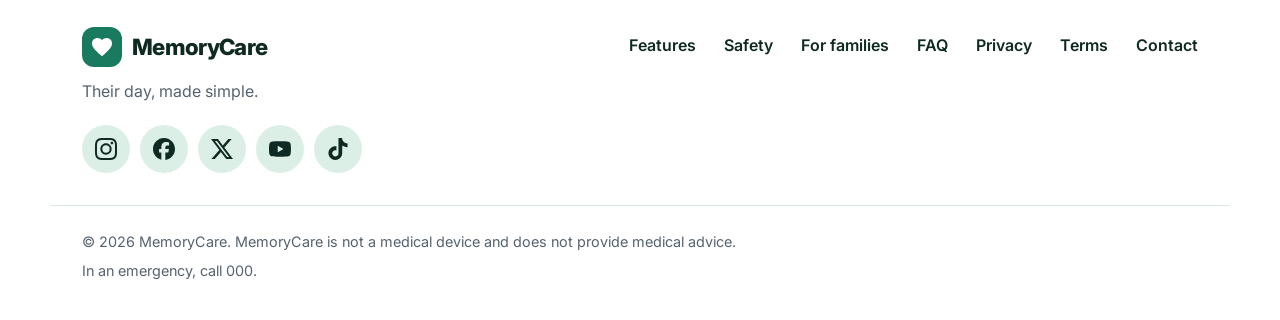
==== commit e9cb8f9e: "2nd edit" ====
--- a/privacy.html
+++ b/privacy.html
@@ -6,6 +6,22 @@
   <title>Privacy Policy — MemoryCare</title>
   <meta name="description" content="How MemoryCare collects, uses, shares and protects personal and health information, in line with the Australian Privacy Principles.">
   <meta name="theme-color" content="#1a7a60">
+  <link rel="canonical" href="https://getmemorycare.app/privacy.html">
+  <!-- Social link previews -->
+  <meta property="og:type" content="website">
+  <meta property="og:site_name" content="MemoryCare">
+  <meta property="og:locale" content="en_AU">
+  <meta property="og:title" content="Privacy Policy — MemoryCare">
+  <meta property="og:description" content="How MemoryCare collects, uses, shares and protects personal and health information, in line with the Australian Privacy Principles.">
+  <meta property="og:url" content="https://getmemorycare.app/privacy.html">
+  <meta property="og:image" content="https://getmemorycare.app/assets/og-image.png">
+  <meta property="og:image:width" content="1200">
+  <meta property="og:image:height" content="630">
+  <meta property="og:image:alt" content="MemoryCare: Their day, made simple. The app home screen showing the next task, today's medications and an SOS button.">
+  <meta name="twitter:card" content="summary_large_image">
+  <meta name="twitter:title" content="Privacy Policy — MemoryCare">
+  <meta name="twitter:description" content="How MemoryCare collects, uses, shares and protects personal and health information, in line with the Australian Privacy Principles.">
+  <meta name="twitter:image" content="https://getmemorycare.app/assets/og-image.png">
   <link rel="icon" href="assets/favicon.svg" type="image/svg+xml">
   <link rel="preconnect" href="https://fonts.googleapis.com">
   <link rel="preconnect" href="https://fonts.gstatic.com" crossorigin>
@@ -17,6 +33,11 @@
 
   <svg width="0" height="0" class="visually-hidden" aria-hidden="true">
     <symbol id="i-heart" viewBox="0 0 24 24"><path d="M12 21.2 10.6 20C5.4 15.3 2 12.2 2 8.4 2 5.3 4.4 3 7.4 3c1.7 0 3.4.8 4.6 2.1C13.2 3.8 14.9 3 16.6 3 19.6 3 22 5.3 22 8.4c0 3.8-3.4 6.9-8.6 11.6L12 21.2z"/></symbol>
+    <symbol id="i-instagram" viewBox="0 0 24 24"><path d="M7.0301.084c-1.2768.0602-2.1487.264-2.911.5634-.7888.3075-1.4575.72-2.1228 1.3877-.6652.6677-1.075 1.3368-1.3802 2.127-.2954.7638-.4956 1.6365-.552 2.914-.0564 1.2775-.0689 1.6882-.0626 4.947.0062 3.2586.0206 3.6671.0825 4.9473.061 1.2765.264 2.1482.5635 2.9107.308.7889.72 1.4573 1.388 2.1228.6679.6655 1.3365 1.0743 2.1285 1.38.7632.295 1.6361.4961 2.9134.552 1.2773.056 1.6884.069 4.9462.0627 3.2578-.0062 3.668-.0207 4.9478-.0814 1.28-.0607 2.147-.2652 2.9098-.5633.7889-.3086 1.4578-.72 2.1228-1.3881.665-.6682 1.0745-1.3378 1.3795-2.1284.2957-.7632.4966-1.636.552-2.9124.056-1.2809.0692-1.6898.063-4.948-.0063-3.2583-.021-3.6668-.0817-4.9465-.0607-1.2797-.264-2.1487-.5633-2.9117-.3084-.7889-.72-1.4568-1.3876-2.1228C21.2982 1.33 20.628.9208 19.8378.6165 19.074.321 18.2017.1197 16.9244.0645 15.6471.0093 15.236-.005 11.977.0014 8.718.0076 8.31.0215 7.0301.0839m.1402 21.6932c-1.17-.0509-1.8053-.2453-2.2287-.408-.5606-.216-.96-.4771-1.3819-.895-.422-.4178-.6811-.8186-.9-1.378-.1644-.4234-.3624-1.058-.4171-2.228-.0595-1.2645-.072-1.6442-.079-4.848-.007-3.2037.0053-3.583.0607-4.848.05-1.169.2456-1.805.408-2.2282.216-.5613.4762-.96.895-1.3816.4188-.4217.8184-.6814 1.3783-.9003.423-.1651 1.0575-.3614 2.227-.4171 1.2655-.06 1.6447-.072 4.848-.079 3.2033-.007 3.5835.005 4.8495.0608 1.169.0508 1.8053.2445 2.228.408.5608.216.96.4754 1.3816.895.4217.4194.6816.8176.9005 1.3787.1653.4217.3617 1.056.4169 2.2263.0602 1.2655.0739 1.645.0796 4.848.0058 3.203-.0055 3.5834-.061 4.848-.051 1.17-.245 1.8055-.408 2.2294-.216.5604-.4763.96-.8954 1.3814-.419.4215-.8181.6811-1.3783.9-.4224.1649-1.0577.3617-2.2262.4174-1.2656.0595-1.6448.072-4.8493.079-3.2045.007-3.5825-.006-4.848-.0608M16.953 5.5864A1.44 1.44 0 1 0 18.39 4.144a1.44 1.44 0 0 0-1.437 1.4424M5.8385 12.012c.0067 3.4032 2.7706 6.1557 6.173 6.1493 3.4026-.0065 6.157-2.7701 6.1506-6.1733-.0065-3.4032-2.771-6.1565-6.174-6.1498-3.403.0067-6.156 2.771-6.1496 6.1738M8 12.0077a4 4 0 1 1 4.008 3.9921A3.9996 3.9996 0 0 1 8 12.0077"/></symbol>
+    <symbol id="i-facebook" viewBox="0 0 24 24"><path d="M9.101 23.691v-7.98H6.627v-3.667h2.474v-1.58c0-4.085 1.848-5.978 5.858-5.978.401 0 .955.042 1.468.103a8.68 8.68 0 0 1 1.141.195v3.325a8.623 8.623 0 0 0-.653-.036 26.805 26.805 0 0 0-.733-.009c-.707 0-1.259.096-1.675.309a1.686 1.686 0 0 0-.679.622c-.258.42-.374.995-.374 1.752v1.297h3.919l-.386 2.103-.287 1.564h-3.246v8.245C19.396 23.238 24 18.179 24 12.044c0-6.627-5.373-12-12-12s-12 5.373-12 12c0 5.628 3.874 10.35 9.101 11.647Z"/></symbol>
+    <symbol id="i-x" viewBox="0 0 24 24"><path d="M18.901 1.153h3.68l-8.04 9.19L24 22.846h-7.406l-5.8-7.584-6.638 7.584H.474l8.6-9.83L0 1.154h7.594l5.243 6.932ZM17.61 20.644h2.039L6.486 3.24H4.298Z"/></symbol>
+    <symbol id="i-youtube" viewBox="0 0 24 24"><path d="M23.498 6.186a3.016 3.016 0 0 0-2.122-2.136C19.505 3.545 12 3.545 12 3.545s-7.505 0-9.377.505A3.017 3.017 0 0 0 .502 6.186C0 8.07 0 12 0 12s0 3.93.502 5.814a3.016 3.016 0 0 0 2.122 2.136c1.871.505 9.376.505 9.376.505s7.505 0 9.377-.505a3.015 3.015 0 0 0 2.122-2.136C24 15.93 24 12 24 12s0-3.93-.502-5.814zM9.545 15.568V8.432L15.818 12l-6.273 3.568z"/></symbol>
+    <symbol id="i-tiktok" viewBox="0 0 24 24"><path d="M12.525.02c1.31-.02 2.61-.01 3.91-.02.08 1.53.63 3.09 1.75 4.17 1.12 1.11 2.7 1.62 4.24 1.79v4.03c-1.44-.05-2.89-.35-4.2-.97-.57-.26-1.1-.59-1.62-.93-.01 2.92.01 5.84-.02 8.75-.08 1.4-.54 2.79-1.35 3.94-1.31 1.92-3.58 3.17-5.91 3.21-1.43.08-2.86-.31-4.08-1.03-2.02-1.19-3.44-3.37-3.65-5.71-.02-.5-.03-1-.01-1.49.18-1.9 1.12-3.72 2.58-4.96 1.66-1.44 3.98-2.13 6.15-1.72.02 1.48-.04 2.96-.04 4.44-.99-.32-2.15-.23-3.02.37-.63.41-1.11 1.04-1.36 1.75-.21.51-.15 1.07-.14 1.61.24 1.64 1.82 3.02 3.5 2.87 1.12-.01 2.19-.66 2.77-1.61.19-.33.4-.67.41-1.06.1-1.79.06-3.57.07-5.36.01-4.03-.01-8.05.02-12.07z"/></symbol>
   </svg>
 
   <header class="site-header">
@@ -286,6 +307,13 @@
           <span class="brand-name">MemoryCare</span>
         </a>
         <p>Their day, made simple.</p>
+        <ul class="social" aria-label="Follow MemoryCare">
+          <li><a href="https://www.instagram.com/memorycare_au/" target="_blank" rel="noopener" aria-label="MemoryCare on Instagram (opens in a new tab)"><svg aria-hidden="true"><use href="#i-instagram"/></svg></a></li>
+          <li><a href="https://www.facebook.com/memorycareau/" target="_blank" rel="noopener" aria-label="MemoryCare on Facebook (opens in a new tab)"><svg aria-hidden="true"><use href="#i-facebook"/></svg></a></li>
+          <li><a href="https://x.com/MemoryCare_au" target="_blank" rel="noopener" aria-label="MemoryCare on X (opens in a new tab)"><svg aria-hidden="true"><use href="#i-x"/></svg></a></li>
+          <li><a href="https://www.youtube.com/@memorycare_au" target="_blank" rel="noopener" aria-label="MemoryCare on YouTube (opens in a new tab)"><svg aria-hidden="true"><use href="#i-youtube"/></svg></a></li>
+          <li><a href="https://www.tiktok.com/@memorycare_au" target="_blank" rel="noopener" aria-label="MemoryCare on TikTok (opens in a new tab)"><svg aria-hidden="true"><use href="#i-tiktok"/></svg></a></li>
+        </ul>
       </div>
       <nav class="footer-nav" aria-label="Footer">
         <ul>
--- a/styles.css
+++ b/styles.css
@@ -850,3 +850,17 @@
 }
 
 .toc-title::-webkit-details-marker { display: none; }
+
+/* Social icon buttons (footer) */
+.social { display: flex; flex-wrap: wrap; gap: 10px; margin-top: 20px; }
+.social a {
+  display: grid;
+  place-items: center;
+  width: 48px; height: 48px;
+  border-radius: 50%;
+  background: var(--soft);
+  color: var(--ink);
+  transition: background-color .15s, color .15s, transform .15s;
+}
+.social a:hover { background: var(--green); color: #fff; transform: translateY(-2px); }
+.social svg { width: 22px; height: 22px; fill: currentColor; }
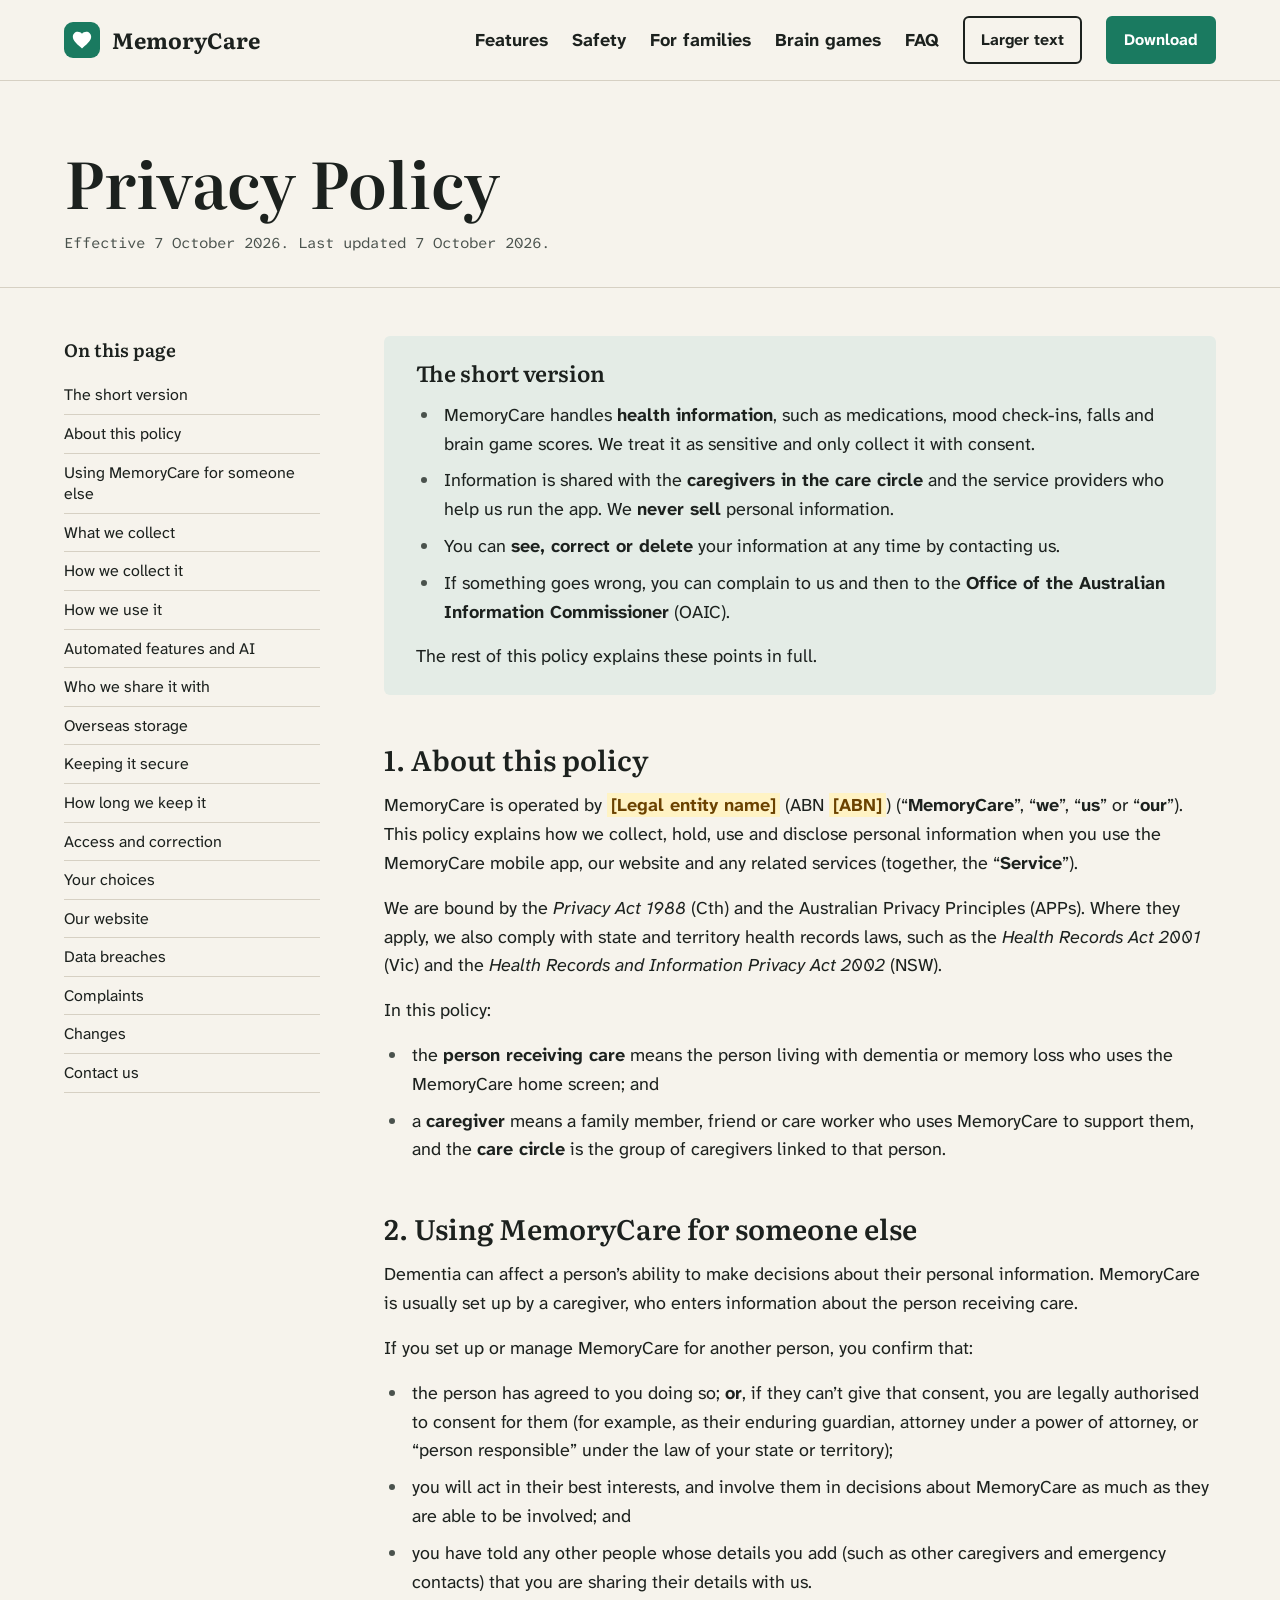
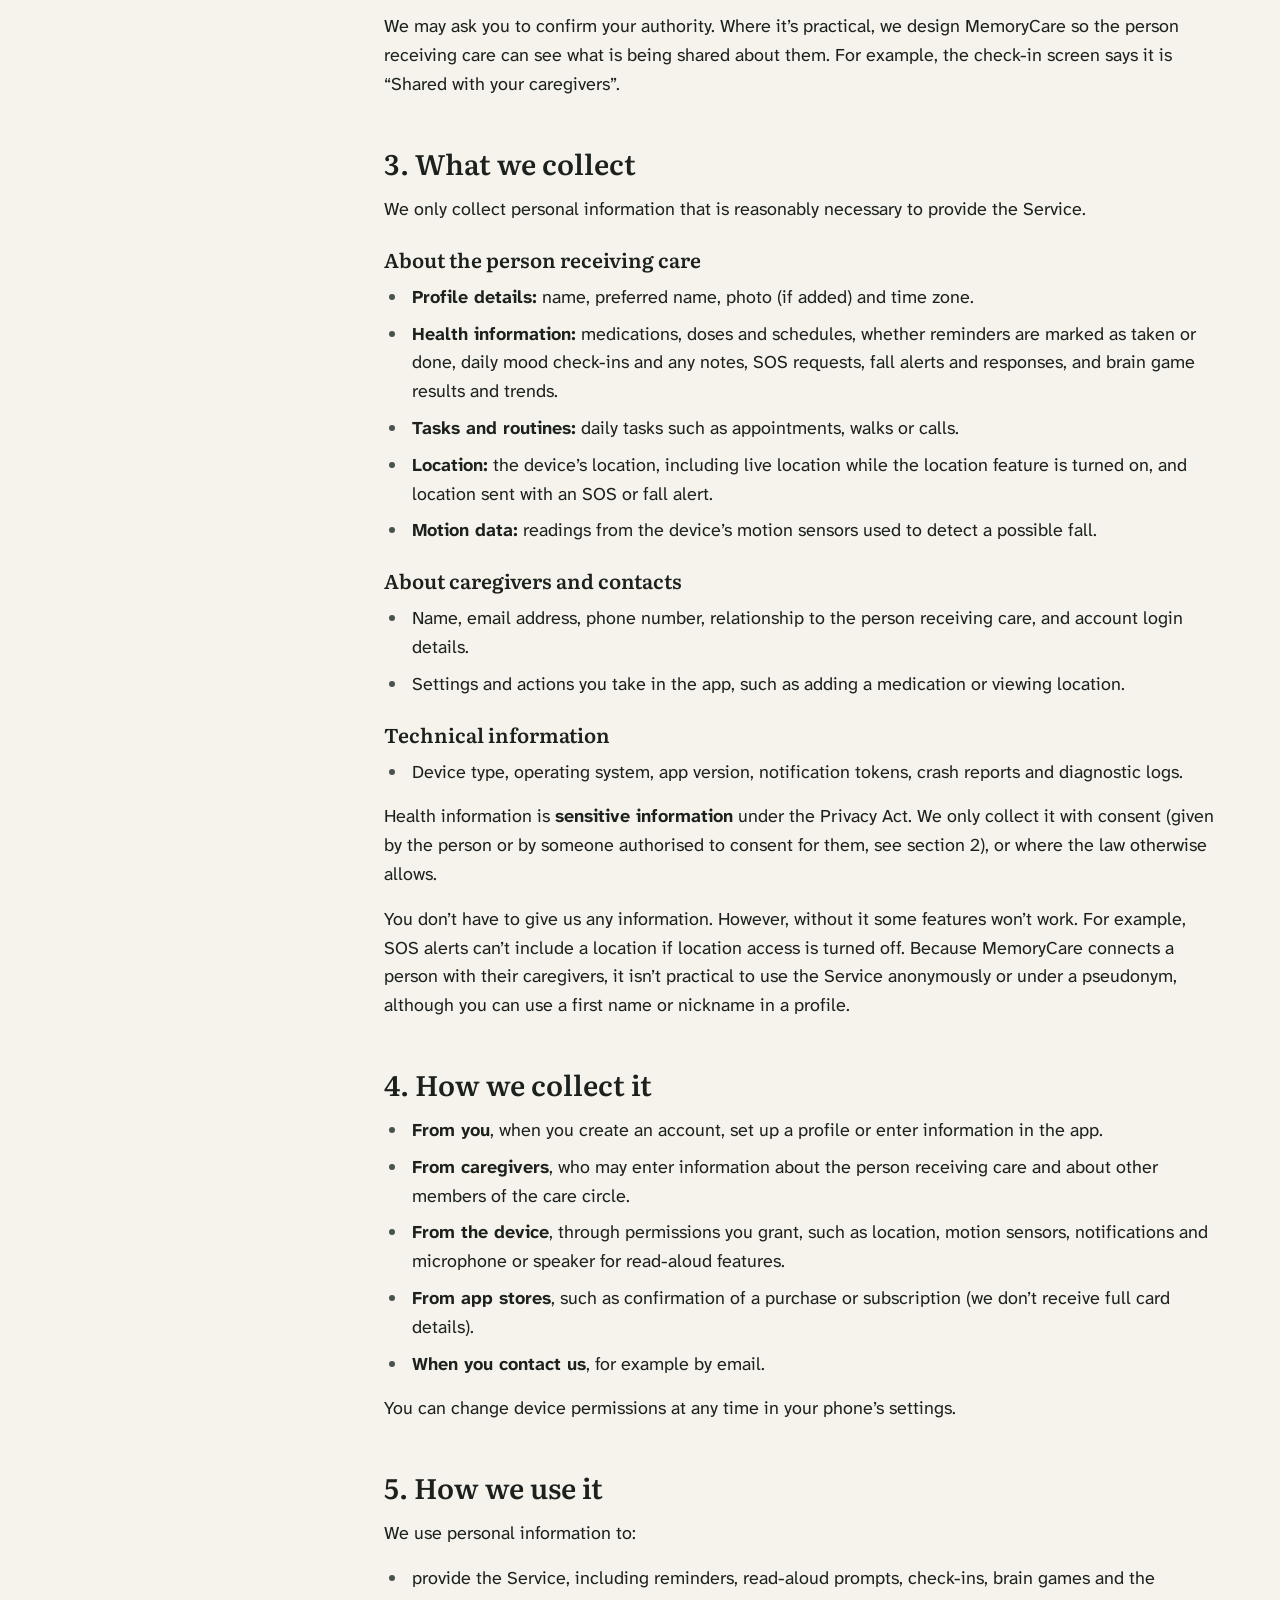
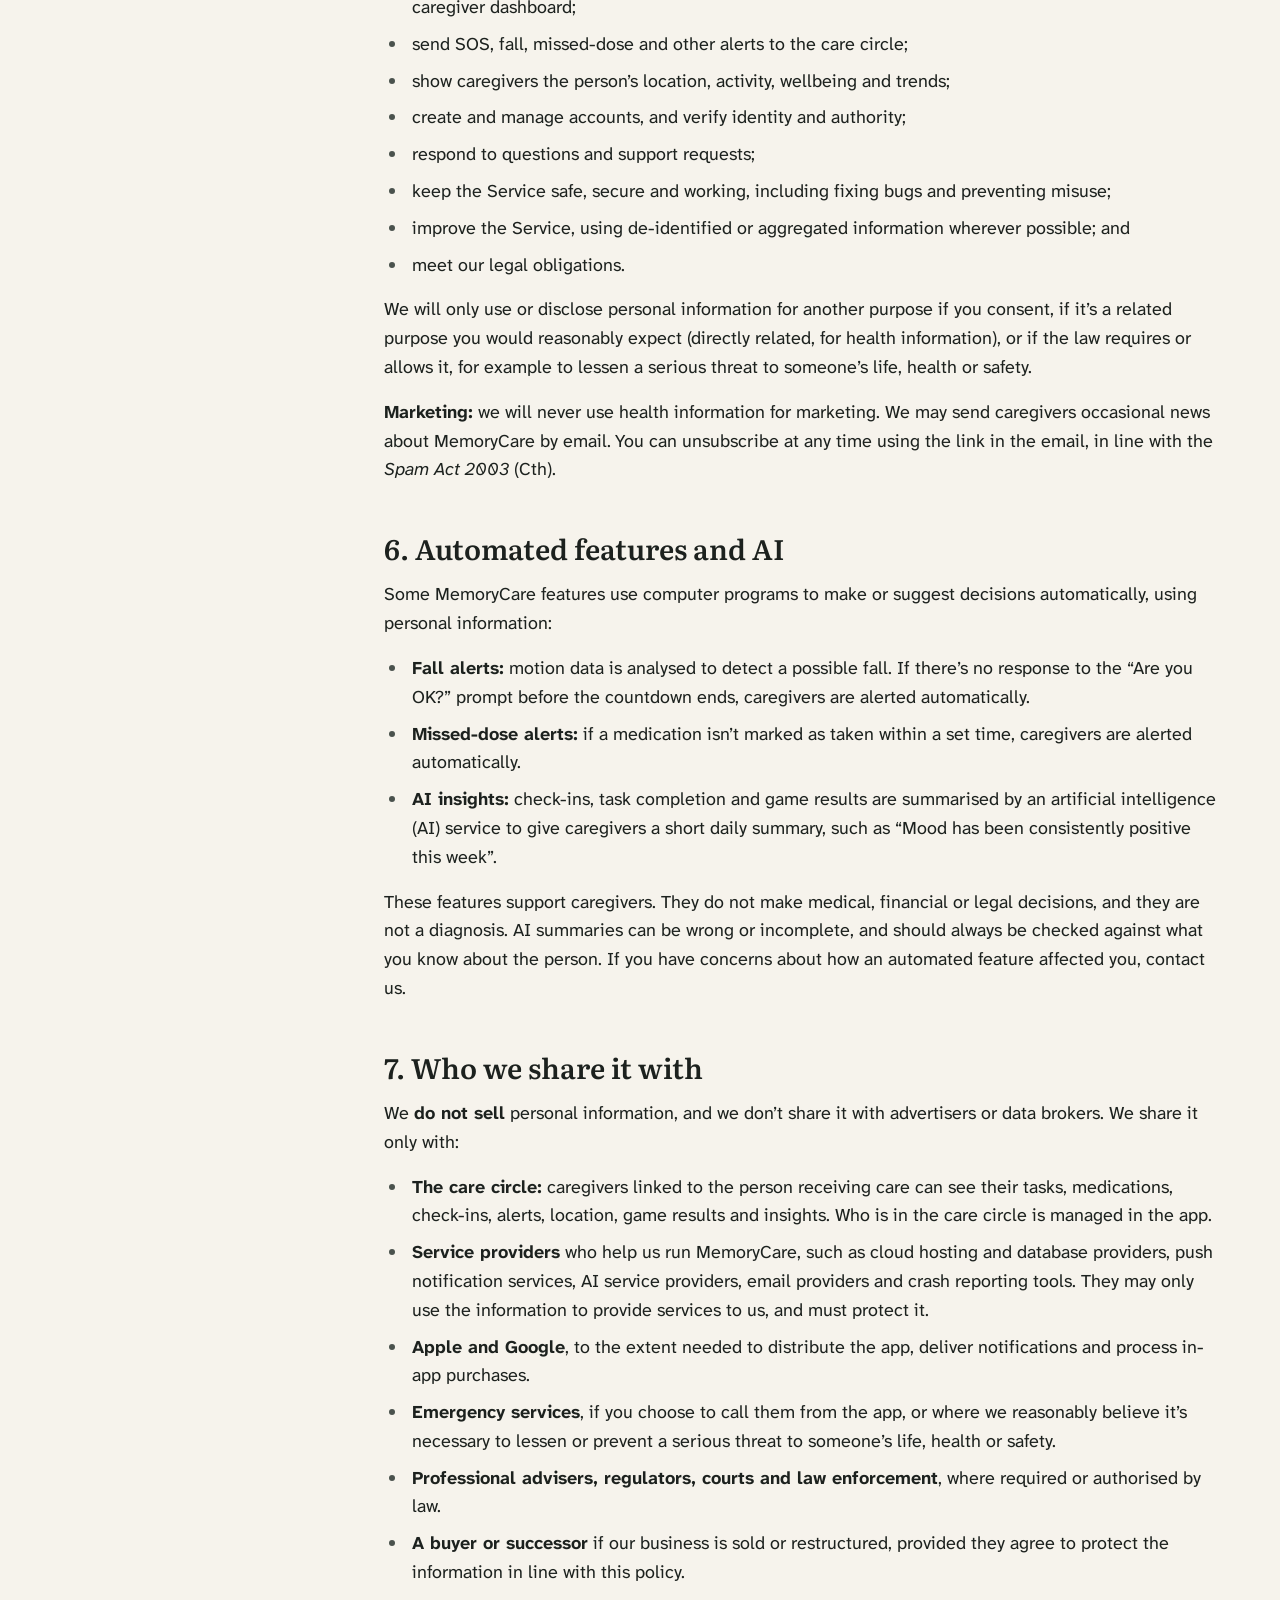
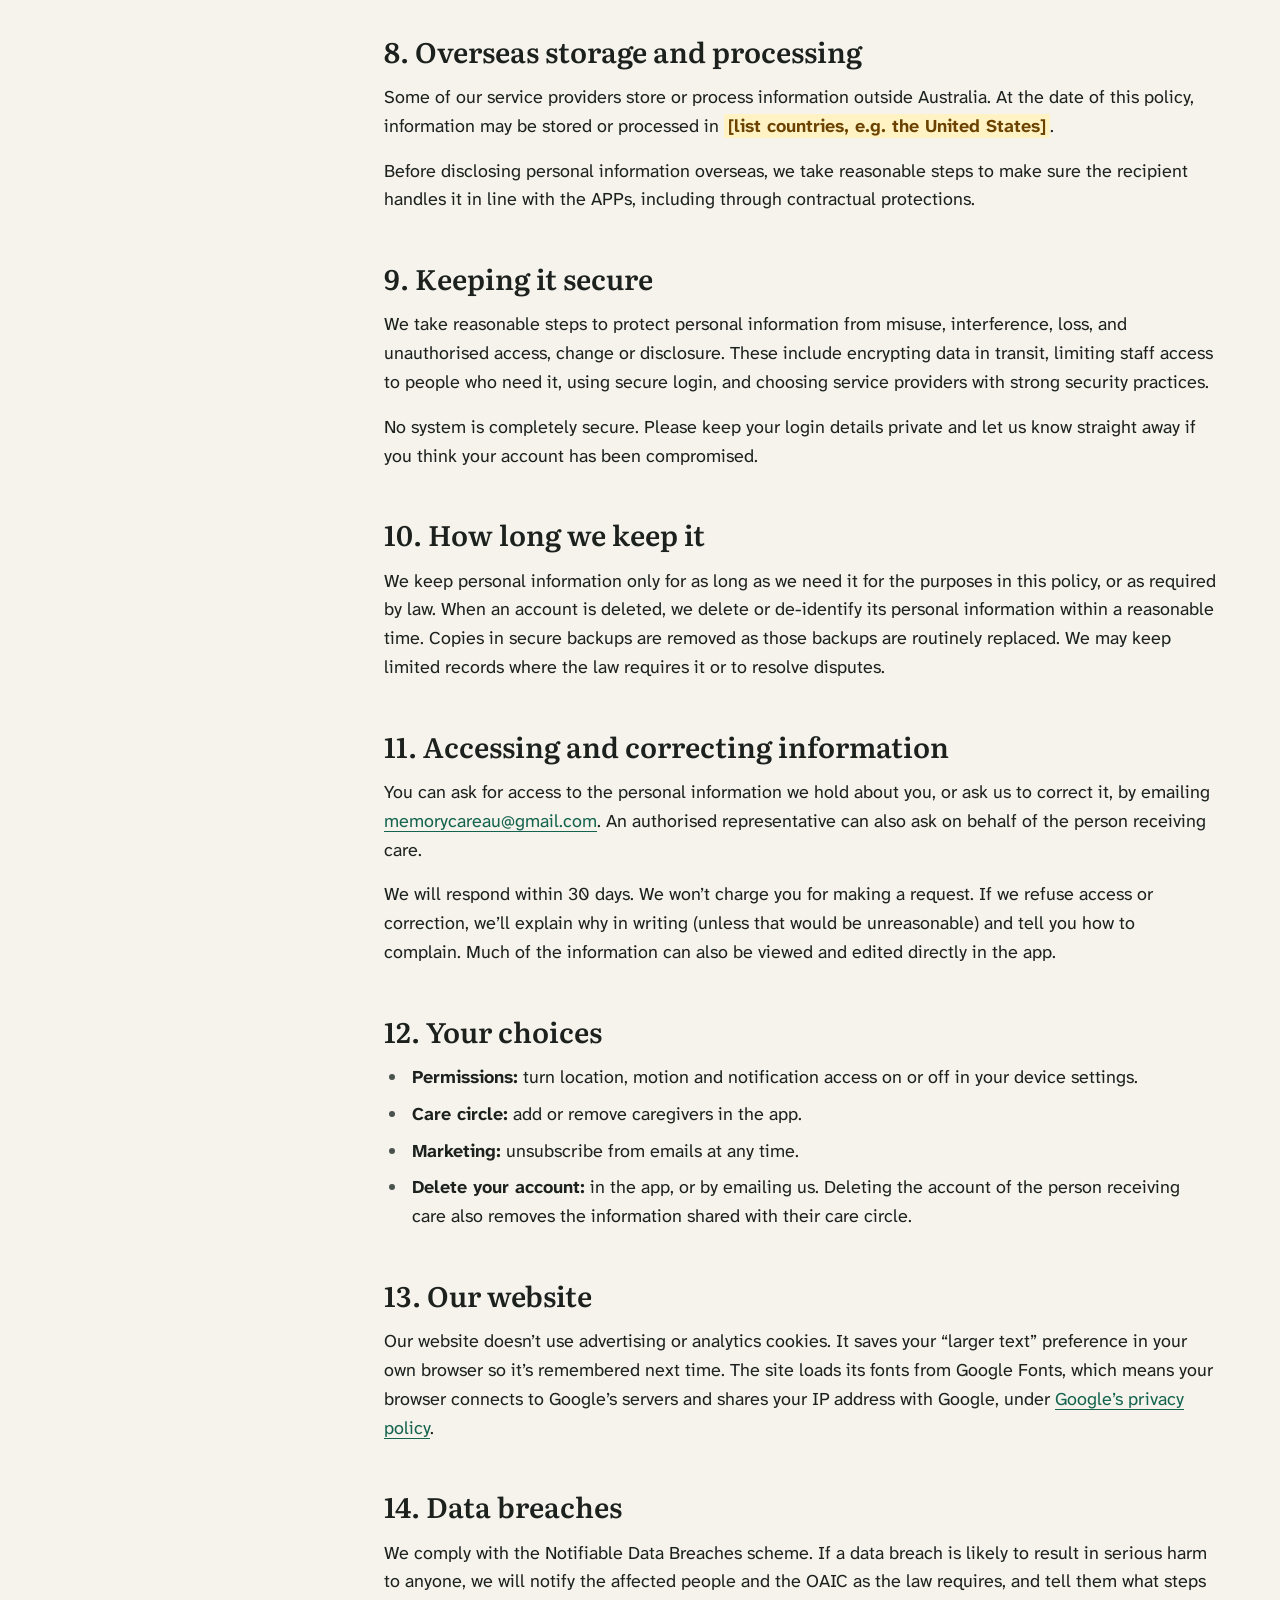
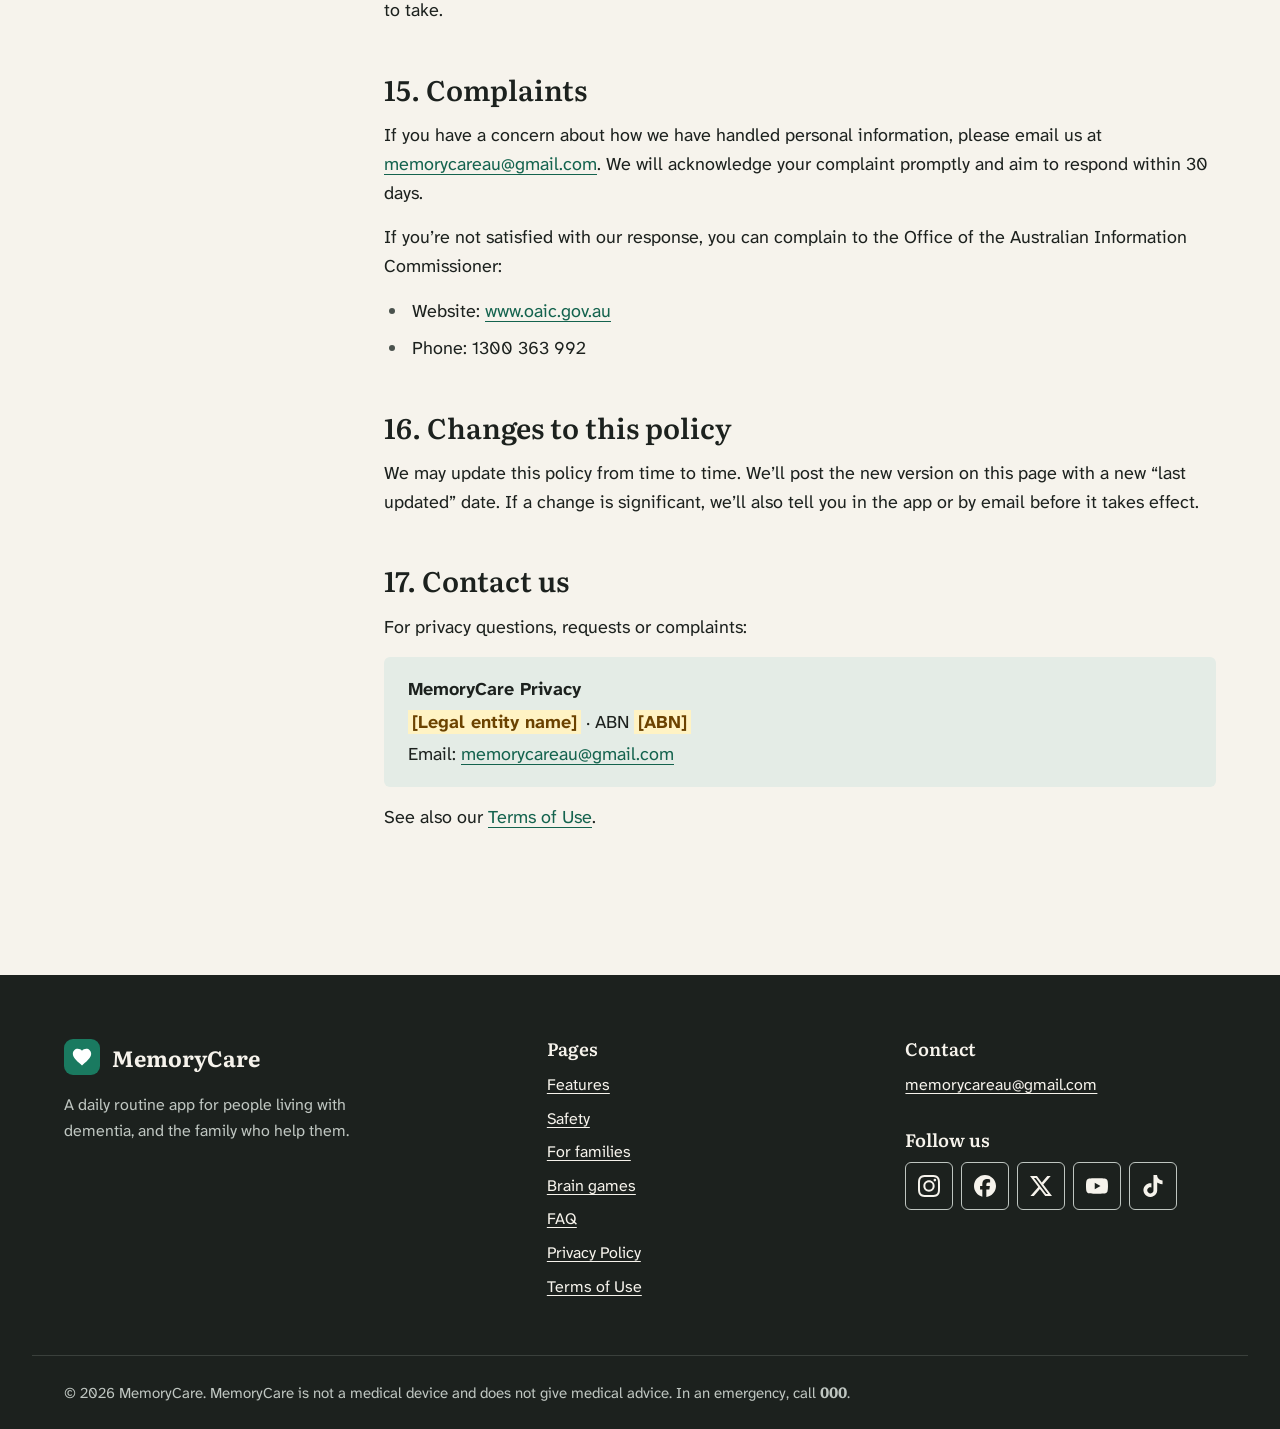
==== commit 2ce340ea: "website redesign" ====
--- a/privacy.html
+++ b/privacy.html
@@ -3,7 +3,7 @@
 <head>
   <meta charset="utf-8">
   <meta name="viewport" content="width=device-width, initial-scale=1">
-  <title>Privacy Policy — MemoryCare</title>
+  <title>Privacy Policy | MemoryCare</title>
   <meta name="description" content="How MemoryCare collects, uses, shares and protects personal and health information, in line with the Australian Privacy Principles.">
   <meta name="theme-color" content="#1a7a60">
   <link rel="canonical" href="https://getmemorycare.app/privacy.html">
@@ -11,21 +11,21 @@
   <meta property="og:type" content="website">
   <meta property="og:site_name" content="MemoryCare">
   <meta property="og:locale" content="en_AU">
-  <meta property="og:title" content="Privacy Policy — MemoryCare">
+  <meta property="og:title" content="Privacy Policy | MemoryCare">
   <meta property="og:description" content="How MemoryCare collects, uses, shares and protects personal and health information, in line with the Australian Privacy Principles.">
   <meta property="og:url" content="https://getmemorycare.app/privacy.html">
   <meta property="og:image" content="https://getmemorycare.app/assets/og-image.png">
   <meta property="og:image:width" content="1200">
   <meta property="og:image:height" content="630">
-  <meta property="og:image:alt" content="MemoryCare: Their day, made simple. The app home screen showing the next task, today's medications and an SOS button.">
+  <meta property="og:image:alt" content="MemoryCare. The day, the next task, and help in one press. The app home screen with four numbered parts: the date, the next task, today's medicines and the SOS button.">
   <meta name="twitter:card" content="summary_large_image">
-  <meta name="twitter:title" content="Privacy Policy — MemoryCare">
+  <meta name="twitter:title" content="Privacy Policy | MemoryCare">
   <meta name="twitter:description" content="How MemoryCare collects, uses, shares and protects personal and health information, in line with the Australian Privacy Principles.">
   <meta name="twitter:image" content="https://getmemorycare.app/assets/og-image.png">
   <link rel="icon" href="assets/favicon.svg" type="image/svg+xml">
   <link rel="preconnect" href="https://fonts.googleapis.com">
   <link rel="preconnect" href="https://fonts.gstatic.com" crossorigin>
-  <link href="https://fonts.googleapis.com/css2?family=Inter:wght@400;500;600;700;800&display=swap" rel="stylesheet">
+  <link href="https://fonts.googleapis.com/css2?family=Atkinson+Hyperlegible+Mono:wght@400;600&family=Atkinson+Hyperlegible+Next:ital,wght@0,400;0,700;1,400&family=Literata:opsz,wght@7..72,500..700&display=swap" rel="stylesheet">
   <link rel="stylesheet" href="styles.css">
 </head>
 <body>
@@ -40,45 +40,36 @@
     <symbol id="i-tiktok" viewBox="0 0 24 24"><path d="M12.525.02c1.31-.02 2.61-.01 3.91-.02.08 1.53.63 3.09 1.75 4.17 1.12 1.11 2.7 1.62 4.24 1.79v4.03c-1.44-.05-2.89-.35-4.2-.97-.57-.26-1.1-.59-1.62-.93-.01 2.92.01 5.84-.02 8.75-.08 1.4-.54 2.79-1.35 3.94-1.31 1.92-3.58 3.17-5.91 3.21-1.43.08-2.86-.31-4.08-1.03-2.02-1.19-3.44-3.37-3.65-5.71-.02-.5-.03-1-.01-1.49.18-1.9 1.12-3.72 2.58-4.96 1.66-1.44 3.98-2.13 6.15-1.72.02 1.48-.04 2.96-.04 4.44-.99-.32-2.15-.23-3.02.37-.63.41-1.11 1.04-1.36 1.75-.21.51-.15 1.07-.14 1.61.24 1.64 1.82 3.02 3.5 2.87 1.12-.01 2.19-.66 2.77-1.61.19-.33.4-.67.41-1.06.1-1.79.06-3.57.07-5.36.01-4.03-.01-8.05.02-12.07z"/></symbol>
   </svg>
 
-  <header class="site-header">
-    <div class="container header-inner">
-      <a class="brand" href="index.html" aria-label="MemoryCare home">
-        <span class="brand-mark" aria-hidden="true"><svg><use href="#i-heart"/></svg></span>
-        <span class="brand-name">MemoryCare</span>
+  <header class="masthead">
+    <div class="container masthead-inner">
+      <a class="wordmark" href="index.html">
+        <span class="wordmark-icon" aria-hidden="true"><svg><use href="#i-heart"/></svg></span>
+        MemoryCare
       </a>
 
-      <button class="nav-toggle" aria-expanded="false" aria-controls="site-nav">
-        <span class="nav-toggle-bar" aria-hidden="true"></span>
-        <span class="visually-hidden">Menu</span>
-      </button>
+      <button class="menu-button" type="button" aria-expanded="false" aria-controls="site-nav">Menu</button>
 
       <nav id="site-nav" class="site-nav" aria-label="Main">
         <ul>
-          <li><a href="index.html#for-them">Features</a></li>
+          <li><a href="index.html#features">Features</a></li>
           <li><a href="index.html#safety">Safety</a></li>
-          <li><a href="index.html#for-family">For families</a></li>
+          <li><a href="index.html#families">For families</a></li>
           <li><a href="index.html#games">Brain games</a></li>
-          <li><a href="index.html#faq">FAQ</a></li>
+          <li><a href="index.html#questions">FAQ</a></li>
         </ul>
-        <div class="nav-actions">
-          <button class="text-size-toggle" type="button" aria-pressed="false" title="Make text larger">
-            <span aria-hidden="true">A<span class="big-a">A</span></span>
-            <span class="visually-hidden">Larger text</span>
-          </button>
-          <a class="btn btn-primary btn-sm" href="index.html#download">Get the app</a>
-        </div>
+        <button class="text-size" type="button" aria-pressed="false">Larger text</button>
+        <a class="button" href="index.html#download">Download</a>
       </nav>
     </div>
   </header>
 
   <main id="main">
-    <section class="legal-hero green-band">
+    <header class="page-head">
       <div class="container">
-        <p class="eyebrow">Legal</p>
         <h1>Privacy Policy</h1>
-        <p class="legal-meta">Effective 7 October 2026 · Last updated 7 October 2026</p>
+        <p class="page-meta">Effective 7 October 2026. Last updated 7 October 2026.</p>
       </div>
-    </section>
+    </header>
 
     <div class="container legal-layout">
       <nav class="toc" aria-label="On this page">
@@ -299,37 +290,44 @@
     </div>
   </main>
 
-  <footer class="site-footer">
-    <div class="container footer-inner">
-      <div class="footer-brand">
-        <a class="brand" href="index.html" aria-label="MemoryCare home">
-          <span class="brand-mark" aria-hidden="true"><svg><use href="#i-heart"/></svg></span>
-          <span class="brand-name">MemoryCare</span>
+  <footer class="colophon">
+    <div class="container colophon-grid">
+      <div>
+        <a class="wordmark" href="index.html">
+          <span class="wordmark-icon" aria-hidden="true"><svg><use href="#i-heart"/></svg></span>
+          MemoryCare
         </a>
-        <p>Their day, made simple.</p>
-        <ul class="social" aria-label="Follow MemoryCare">
-          <li><a href="https://www.instagram.com/memorycare_au/" target="_blank" rel="noopener" aria-label="MemoryCare on Instagram (opens in a new tab)"><svg aria-hidden="true"><use href="#i-instagram"/></svg></a></li>
-          <li><a href="https://www.facebook.com/memorycareau/" target="_blank" rel="noopener" aria-label="MemoryCare on Facebook (opens in a new tab)"><svg aria-hidden="true"><use href="#i-facebook"/></svg></a></li>
-          <li><a href="https://x.com/MemoryCare_au" target="_blank" rel="noopener" aria-label="MemoryCare on X (opens in a new tab)"><svg aria-hidden="true"><use href="#i-x"/></svg></a></li>
-          <li><a href="https://www.youtube.com/@memorycare_au" target="_blank" rel="noopener" aria-label="MemoryCare on YouTube (opens in a new tab)"><svg aria-hidden="true"><use href="#i-youtube"/></svg></a></li>
-          <li><a href="https://www.tiktok.com/@memorycare_au" target="_blank" rel="noopener" aria-label="MemoryCare on TikTok (opens in a new tab)"><svg aria-hidden="true"><use href="#i-tiktok"/></svg></a></li>
+        <p class="colophon-note">A daily routine app for people living with dementia, and the family who help them.</p>
+      </div>
+
+      <nav aria-label="Footer">
+        <h2 class="colophon-heading">Pages</h2>
+        <ul class="colophon-links">
+          <li><a href="index.html#features">Features</a></li>
+          <li><a href="index.html#safety">Safety</a></li>
+          <li><a href="index.html#families">For families</a></li>
+          <li><a href="index.html#games">Brain games</a></li>
+          <li><a href="index.html#questions">FAQ</a></li>
+          <li><a href="privacy.html" aria-current="page">Privacy Policy</a></li>
+          <li><a href="terms.html">Terms of Use</a></li>
+        </ul>
+      </nav>
+
+      <div>
+        <h2 class="colophon-heading">Contact</h2>
+        <p><a href="mailto:memorycareau@gmail.com">memorycareau@gmail.com</a></p>
+        <h2 class="colophon-heading">Follow us</h2>
+        <ul class="social" aria-label="MemoryCare on social media">
+          <li><a href="https://www.instagram.com/memorycare_au/" target="_blank" rel="noopener" aria-label="Instagram (opens in a new tab)"><svg aria-hidden="true"><use href="#i-instagram"/></svg></a></li>
+          <li><a href="https://www.facebook.com/memorycareau/" target="_blank" rel="noopener" aria-label="Facebook (opens in a new tab)"><svg aria-hidden="true"><use href="#i-facebook"/></svg></a></li>
+          <li><a href="https://x.com/MemoryCare_au" target="_blank" rel="noopener" aria-label="X (opens in a new tab)"><svg aria-hidden="true"><use href="#i-x"/></svg></a></li>
+          <li><a href="https://www.youtube.com/@memorycare_au" target="_blank" rel="noopener" aria-label="YouTube (opens in a new tab)"><svg aria-hidden="true"><use href="#i-youtube"/></svg></a></li>
+          <li><a href="https://www.tiktok.com/@memorycare_au" target="_blank" rel="noopener" aria-label="TikTok (opens in a new tab)"><svg aria-hidden="true"><use href="#i-tiktok"/></svg></a></li>
         </ul>
       </div>
-      <nav class="footer-nav" aria-label="Footer">
-        <ul>
-          <li><a href="index.html#for-them">Features</a></li>
-          <li><a href="index.html#safety">Safety</a></li>
-          <li><a href="index.html#for-family">For families</a></li>
-          <li><a href="index.html#faq">FAQ</a></li>
-          <li><a href="privacy.html" aria-current="page">Privacy</a></li>
-          <li><a href="terms.html">Terms</a></li>
-          <li><a href="mailto:memorycareau@gmail.com">Contact</a></li>
-        </ul>
-      </nav>
     </div>
-    <div class="container footer-legal">
-      <p>&copy; <span id="year">2026</span> MemoryCare. MemoryCare is not a medical device and does not provide medical advice.</p>
-      <p>In an emergency, call 000.</p>
+    <div class="container colophon-legal">
+      <p>&copy; <span id="year">2026</span> MemoryCare. MemoryCare is not a medical device and does not give medical advice. In an emergency, call <span class="tel">000</span>.</p>
     </div>
   </footer>
 
--- a/styles.css
+++ b/styles.css
@@ -1,112 +1,132 @@
-/* ==========================================================================
-   MemoryCare — styles
-   Brand: deep green, mint and white, matching the MemoryCare app.
-   Large, high-contrast type for people living with dementia and caregivers.
-   ========================================================================== */
+/* MemoryCare website styles
+
+   Type: Literata (headings) and Atkinson Hyperlegible Next (text), which was
+   designed by the Braille Institute for readers with low vision. Times and
+   numbers use Atkinson Hyperlegible Mono.
+
+   Spacing: only the --s-* scale below. Colour pairs all meet WCAG AA in
+   both themes. Hover and other state changes are instant. The only motion
+   is the entrance animation at the end of this file, which is switched off
+   for anyone who prefers reduced motion. */
 
 :root {
-  /* Brand */
+  /* Spacing scale */
+  --s-1: 0.25rem;
+  --s-2: 0.5rem;
+  --s-3: 0.75rem;
+  --s-4: 1rem;
+  --s-5: 1.5rem;
+  --s-6: 2rem;
+  --s-7: 3rem;
+  --s-8: 4rem;
+  --s-9: 6rem;
+
+  /* Colour */
+  --paper: #f6f3ec;
+  --band: #e4ece6;
+  --ink: #1c211e;
+  --muted: #4a524d;
+  --rule: #d6d0c3;
+  --rule-strong: #8f958f;
   --green: #1a7a60;
-  --green-hover: #156650;
-  --green-mid: #166751;
-  --green-deep: #0f4a3a;
-  --on-green: #ffffff;
-  --on-green-muted: #d5eee5;
-  --on-green-accent: #a7e3cc;
-  --sos: #ff3b30;
-  --amber: #f59e0b;
-
-  /* Surfaces & text */
-  --bg: #ffffff;
-  --bg-tint: #eef8f3;
-  --surface: #ffffff;
-  --soft: #dcefe6;
-  --ink: #0f2a22;
-  --muted: #55636f;
-  --border: #dbe8e2;
-  --accent-text: #1a7a60;
-  --focus: #f59e0b;
+  --link: #14634e;
+  --ochre: #b7791f;
+  --red: #b3261e;
+  --alert-band: #fbe9e5;
+  --field: #14523f;
+  --on-field: #f6f3ec;
+  --on-field-muted: #cfe3d9;
+  --field-rule: #3b7563;
+  --foot: #1c211e;
+  --on-foot: #f6f3ec;
+  --on-foot-muted: #bfc6c1;
+  --foot-rule: #3a403c;
+  --button: #1a7a60;
+  --on-button: #ffffff;
+  --focus: #b35c00;
 
   /* Type */
-  --font: "Inter", system-ui, -apple-system, "Segoe UI", Roboto, sans-serif;
-
-  /* Layout */
-  --radius: 28px;
-  --radius-md: 20px;
-  --radius-sm: 14px;
-  --shadow: 0 1px 2px rgb(15 42 34 / 0.05), 0 10px 30px rgb(15 42 34 / 0.08);
-  --phone-shadow: drop-shadow(0 28px 36px rgb(6 40 30 / 0.28));
-  --container: 1180px;
-  --gutter: 16px;
+  --serif: "Literata", Georgia, "Times New Roman", serif;
+  --sans: "Atkinson Hyperlegible Next", "Atkinson Hyperlegible", system-ui, sans-serif;
+  --mono: "Atkinson Hyperlegible Mono", ui-monospace, "SF Mono", Menlo, monospace;
+
+  --container: 76rem;
+  --gutter: var(--s-4);
+  --radius: 6px;
+  --ease: cubic-bezier(0.2, 0.7, 0.2, 1);
 }
 
 @media (prefers-color-scheme: dark) {
   :root {
-    --bg: #0c1714;
-    --bg-tint: #10201b;
-    --surface: #152822;
-    --soft: #1d3a30;
-    --ink: #e8f4ef;
-    --muted: #a9bdb5;
-    --border: #22392f;
-    --accent-text: #6fd0ae;
-    --shadow: 0 1px 2px rgb(0 0 0 / 0.3), 0 10px 30px rgb(0 0 0 / 0.3);
-    --phone-shadow: drop-shadow(0 28px 36px rgb(0 0 0 / 0.45));
+    --paper: #121614;
+    --band: #1b2420;
+    --ink: #eef0ea;
+    --muted: #b8c2bc;
+    --rule: #2f3833;
+    --rule-strong: #6d7771;
+    --link: #7fd1b4;
+    --ochre: #e0a54a;
+    --red: #ff8a7a;
+    --alert-band: #2a1714;
+    --field: #0b3a2d;
+    --on-field: #eef0ea;
+    --on-field-muted: #c4dccf;
+    --field-rule: #2c5c4c;
+    --foot: #0a0d0b;
+    --on-foot: #eef0ea;
+    --on-foot-muted: #b8c2bc;
+    --foot-rule: #2a302c;
+    --button: #7fd1b4;
+    --on-button: #121614;
+    --focus: #ffb454;
   }
 }
 
+@media (min-width: 48rem) { :root { --gutter: var(--s-6); } }
+
+/* "Larger text" scales everything sized in rem */
+html.text-large { font-size: 118.75%; }
+
 /* ---------- Base ---------- */
-*,
-*::before,
-*::after { box-sizing: border-box; }
-
-html {
-  scroll-behavior: smooth;
-  scroll-padding-top: 88px;
-  -webkit-text-size-adjust: 100%;
-}
-/* "Larger text" toggle scales everything sized in rem */
-html.text-large { font-size: 118.75%; }
-
-@media (prefers-reduced-motion: reduce) {
-  html { scroll-behavior: auto; }
-  *, *::before, *::after { transition: none !important; animation: none !important; }
-}
+*, *::before, *::after { box-sizing: border-box; }
+
+html { -webkit-text-size-adjust: 100%; }
 
 body {
   margin: 0;
-  background: var(--bg);
+  background: var(--paper);
   color: var(--ink);
-  font-family: var(--font);
+  font-family: var(--sans);
   font-size: 1.125rem;
   line-height: 1.6;
   overflow-x: hidden;
-  -webkit-font-smoothing: antialiased;
 }
 
 h1, h2, h3 {
-  font-weight: 800;
-  line-height: 1.08;
-  letter-spacing: -0.03em;
-  margin: 0 0 0.5em;
+  margin: 0;
+  font-family: var(--serif);
+  font-weight: 600;
+  line-height: 1.15;
   text-wrap: balance;
 }
-h1 { font-size: clamp(2.75rem, 6.4vw, 4.75rem); letter-spacing: -0.04em; line-height: 1.02; }
-h2 { font-size: clamp(2rem, 4.2vw, 3.1rem); }
-h3 { font-size: 1.3rem; font-weight: 700; letter-spacing: -0.015em; line-height: 1.25; }
-
-p { margin: 0 0 1em; }
+
+p { margin: 0 0 var(--s-4); }
 p:last-child { margin-bottom: 0; }
 
-a { color: var(--accent-text); text-underline-offset: 3px; }
-
-ul, ol { margin: 0; padding: 0; list-style: none; }
-img { max-width: 100%; }
+ul, ol, dl, dd, figure { margin: 0; padding: 0; }
+ul, ol { list-style: none; }
+img { display: block; max-width: 100%; height: auto; }
+
+a {
+  color: var(--link);
+  text-decoration-thickness: 1px;
+  text-underline-offset: 0.2em;
+}
+a:hover { text-decoration-thickness: 3px; }
 
 :focus-visible {
   outline: 3px solid var(--focus);
   outline-offset: 3px;
-  border-radius: 8px;
 }
 
 .visually-hidden {
@@ -119,15 +139,15 @@
 
 .skip-link {
   position: absolute;
-  left: 16px; top: -100px;
-  z-index: 100;
-  background: var(--green);
-  color: #fff;
-  padding: 12px 18px;
-  border-radius: var(--radius-sm);
+  left: var(--s-4);
+  top: -10rem;
+  z-index: 10;
+  padding: var(--s-3) var(--s-4);
+  background: var(--ink);
+  color: var(--paper);
   font-weight: 700;
 }
-.skip-link:focus { top: 16px; }
+.skip-link:focus { top: var(--s-4); }
 
 .container {
   width: 100%;
@@ -135,732 +155,493 @@
   margin-inline: auto;
   padding-inline: var(--gutter);
 }
-@media (min-width: 720px) { :root { --gutter: 32px; } }
-.narrow { max-width: 860px; }
-
-.phone {
-  display: block;
-  width: 100%;
-  height: auto;
-  filter: var(--phone-shadow);
-}
 
 /* ---------- Buttons ---------- */
-.btn {
+.button,
+.menu-button,
+.text-size {
   display: inline-flex;
   align-items: center;
   justify-content: center;
-  min-height: 56px;
-  padding: 0 28px;
-  border-radius: 999px;
-  border: 2px solid transparent;
-  font: 700 1.05rem/1 var(--font);
+  min-height: 48px;
+  padding: 0 var(--s-4);
+  border-radius: var(--radius);
+  font: 700 1rem/1 var(--sans);
   text-decoration: none;
   cursor: pointer;
-  transition: background-color .15s, transform .15s;
-}
-.btn:active { transform: translateY(1px); }
-.btn-primary { background: var(--green); color: #fff; }
-.btn-primary:hover { background: var(--green-hover); color: #fff; }
-.btn-sm { min-height: 48px; padding: 0 22px; font-size: 1rem; }
-
-.store-buttons { display: flex; flex-wrap: wrap; gap: 12px; }
-.store-btn {
-  display: inline-flex;
-  align-items: center;
-  gap: 12px;
-  min-height: 62px;
-  padding: 10px 22px 10px 16px;
-  border-radius: var(--radius-sm);
-  background: #fff;
-  color: #0f2a22;
-  text-decoration: none;
-  font-weight: 700;
-  font-size: 1.15rem;
-  line-height: 1.1;
-  box-shadow: 0 6px 18px rgb(6 40 30 / 0.18);
-  transition: transform .15s, box-shadow .15s;
-}
-.store-btn:hover { transform: translateY(-2px); box-shadow: 0 10px 24px rgb(6 40 30 / 0.24); color: #0f2a22; }
-.store-btn small { display: block; font-size: 0.75rem; font-weight: 500; color: #55636f; }
-.store-btn svg {
-  width: 28px; height: 28px;
-  fill: none; stroke: var(--green);
-  stroke-width: 2; stroke-linecap: round; stroke-linejoin: round;
-}
-
-/* ---------- Brand ---------- */
-.brand {
-  display: inline-flex;
-  align-items: center;
-  gap: 10px;
+}
+.button {
+  border: 2px solid var(--button);
+  background: var(--button);
+  color: var(--on-button);
+}
+.button:hover {
+  border-color: var(--ink);
+  background: var(--ink);
+  color: var(--paper);
+}
+.menu-button,
+.text-size {
+  border: 2px solid var(--ink);
+  background: transparent;
   color: var(--ink);
-  text-decoration: none;
-}
-.brand-mark {
-  display: inline-grid;
-  place-items: center;
-  width: 40px; height: 40px;
-  border-radius: 12px;
-  background: var(--green);
-  color: #fff;
-  flex-shrink: 0;
-}
-.brand-mark svg { width: 24px; height: 24px; fill: currentColor; }
-.brand-name { font-size: 1.4rem; font-weight: 800; letter-spacing: -0.03em; }
-.green-band .brand-mark { background: #fff; color: var(--green); }
-.brand-mark-lg { width: 72px; height: 72px; border-radius: 20px; margin-bottom: 24px; }
-.brand-mark-lg svg { width: 42px; height: 42px; }
-
-/* ---------- Header ---------- */
-.site-header {
-  position: sticky;
-  top: 0;
-  z-index: 50;
-  background: color-mix(in srgb, var(--bg) 90%, transparent);
-  backdrop-filter: saturate(1.4) blur(12px);
-  border-bottom: 1px solid var(--border);
-}
-.header-inner {
+}
+.menu-button:hover,
+.text-size:hover,
+.text-size[aria-pressed="true"] {
+  background: var(--ink);
+  color: var(--paper);
+}
+
+/* ---------- Masthead ---------- */
+.masthead { border-bottom: 1px solid var(--rule); }
+.masthead-inner {
   display: flex;
   align-items: center;
   justify-content: space-between;
-  gap: 16px;
-  min-height: 76px;
-}
-
-.site-nav { display: flex; align-items: center; gap: 28px; }
-.site-nav ul { display: flex; gap: 24px; }
-.site-nav ul a {
+  gap: var(--s-4);
+  padding-block: var(--s-4);
+}
+
+.wordmark {
+  display: inline-flex;
+  align-items: center;
+  gap: var(--s-3);
   color: var(--ink);
+  font-family: var(--serif);
+  font-size: 1.375rem;
+  font-weight: 700;
   text-decoration: none;
-  font-weight: 600;
-  font-size: 1rem;
-  padding: 8px 2px;
-}
-.site-nav ul a:hover { color: var(--accent-text); text-decoration: underline; }
-.nav-actions { display: flex; align-items: center; gap: 12px; }
-
-.text-size-toggle {
-  min-width: 48px; min-height: 48px;
-  border-radius: 999px;
-  border: 2px solid var(--border);
-  background: var(--surface);
-  color: var(--ink);
-  font: 700 1rem/1 var(--font);
-  cursor: pointer;
-}
-.text-size-toggle .big-a { font-size: 1.35em; }
-.text-size-toggle[aria-pressed="true"] {
-  background: var(--soft);
-  border-color: var(--green);
-  color: var(--accent-text);
-}
-
-.nav-toggle {
-  display: none;
-  position: relative;
-  width: 52px; height: 52px;
-  border: 2px solid var(--border);
-  border-radius: var(--radius-sm);
-  background: var(--surface);
-  cursor: pointer;
-}
-.nav-toggle-bar,
-.nav-toggle-bar::before,
-.nav-toggle-bar::after {
-  position: absolute;
-  left: 50%;
-  width: 24px; height: 3px;
-  margin-left: -12px;
-  background: var(--ink);
-  border-radius: 2px;
-  transition: transform .2s;
-}
-.nav-toggle-bar { top: 50%; margin-top: -1.5px; }
-.nav-toggle-bar::before, .nav-toggle-bar::after { content: ""; left: 0; margin-left: 0; }
-.nav-toggle-bar::before { top: -8px; }
-.nav-toggle-bar::after { top: 8px; }
-.nav-toggle[aria-expanded="true"] .nav-toggle-bar { background: transparent; }
-.nav-toggle[aria-expanded="true"] .nav-toggle-bar::before { transform: translateY(8px) rotate(45deg); }
-.nav-toggle[aria-expanded="true"] .nav-toggle-bar::after { transform: translateY(-8px) rotate(-45deg); }
-
-@media (max-width: 960px) {
-  .nav-toggle { display: block; }
+}
+.wordmark-icon {
+  display: grid;
+  place-items: center;
+  width: 36px; height: 36px;
+  border-radius: 9px;
+  background: var(--green);
+  color: #fff;
+}
+.wordmark-icon svg { width: 22px; height: 22px; fill: currentColor; }
+
+.site-nav { display: flex; align-items: center; gap: var(--s-5); }
+.site-nav ul { display: flex; gap: var(--s-5); }
+.site-nav ul a { color: var(--ink); font-weight: 700; text-decoration: none; }
+.site-nav ul a:hover { text-decoration: underline; text-decoration-thickness: 3px; }
+
+.menu-button { display: none; }
+
+@media (max-width: 60rem) {
+  .masthead { position: relative; }
+  .menu-button { display: inline-flex; }
   .site-nav {
     display: none;
     position: absolute;
     top: 100%; left: 0; right: 0;
+    z-index: 5;
     flex-direction: column;
     align-items: stretch;
-    gap: 16px;
-    padding: 8px var(--gutter) 24px;
-    background: var(--bg);
-    border-bottom: 1px solid var(--border);
-    box-shadow: var(--shadow);
+    gap: var(--s-4);
+    padding: var(--s-2) var(--gutter) var(--s-5);
+    background: var(--paper);
+    border-bottom: 1px solid var(--rule);
   }
   .site-nav.is-open { display: flex; }
   .site-nav ul { flex-direction: column; gap: 0; }
-  .site-nav ul a { display: block; padding: 14px 4px; border-bottom: 1px solid var(--border); font-size: 1.1rem; }
-  .nav-actions .btn { flex: 1; }
-}
-
-/* ---------- Green bands (hero, safety, CTA) ---------- */
-.green-band {
-  position: relative;
-  isolation: isolate;
-  overflow: hidden;
-  color: var(--on-green);
-  background: linear-gradient(165deg, #1a795f 0%, var(--green-mid) 55%, var(--green-deep) 100%);
-}
-.green-band::before,
-.green-band::after {
-  content: "";
-  position: absolute;
-  z-index: -1;
-  border-radius: 50%;
-  pointer-events: none;
-}
-.green-band::before {
-  width: 1100px; height: 1100px;
-  top: -520px; right: -420px;
-  background: rgb(255 255 255 / 0.06);
-}
-.green-band::after {
-  width: 700px; height: 700px;
-  bottom: -460px; left: -320px;
-  background: rgb(255 255 255 / 0.05);
-}
-.green-band h2, .green-band h3 { color: var(--on-green); }
-.green-band .eyebrow { color: var(--on-green-accent); }
-.green-band .section-head p:not(.eyebrow) { color: var(--on-green-muted); }
-
-/* ---------- Hero ---------- */
-.hero { padding: 56px 0 64px; }
-.hero-inner { display: grid; gap: 40px; align-items: center; }
-@media (min-width: 960px) {
-  .hero { padding: 80px 0 88px; }
-  .hero-inner { grid-template-columns: 1.05fr 0.95fr; gap: 56px; }
-}
-
-.pill {
-  display: inline-block;
-  padding: 8px 16px;
-  margin-bottom: 24px;
-  border-radius: 999px;
-  background: rgb(255 255 255 / 0.14);
+  .site-nav ul a { display: block; padding: var(--s-3) 0; border-bottom: 1px solid var(--rule); }
+}
+
+/* ---------- Opening ---------- */
+.opening { padding: var(--s-8) 0 var(--s-9); }
+.opening-grid { display: grid; gap: var(--s-8); align-items: center; }
+@media (min-width: 60rem) {
+  .opening-grid { grid-template-columns: minmax(0, 1fr) auto; }
+}
+
+.opening h1 {
+  max-width: 20ch;
+  font-size: clamp(2.25rem, 5vw, 3.75rem);
   font-weight: 600;
-  font-size: 0.95rem;
-  line-height: 1.35;
-}
-.lead {
-  font-size: clamp(1.2rem, 2vw, 1.4rem);
-  line-height: 1.5;
-  color: var(--on-green-muted);
-  max-width: 34ch;
-  margin-bottom: 32px;
-}
-
-.hero-points {
+  line-height: 1.1;
+}
+.lede {
+  max-width: 50ch;
+  margin-top: var(--s-4);
+  color: var(--muted);
+  font-size: 1.1875rem;
+}
+
+.store-badges {
   display: flex;
   flex-wrap: wrap;
-  gap: 10px 24px;
-  margin-top: 28px;
-  color: var(--on-green-muted);
+  align-items: center;
+  gap: var(--s-4);
+  margin-top: var(--s-6);
+}
+.store-badges img { height: 50px; width: auto; }
+.store-badges a { display: block; }
+
+/* Both sides of the app, side by side */
+.opening-phones {
+  display: grid;
+  grid-template-columns: repeat(2, minmax(0, 15rem));
+  gap: var(--s-5);
+  justify-content: center;
+  align-items: end;
+}
+.opening-phones figcaption {
+  margin-top: var(--s-3);
+  color: var(--muted);
+  font-family: var(--mono);
+  font-size: 0.9375rem;
   font-weight: 600;
 }
-.hero-points li { display: flex; align-items: center; gap: 8px; }
-.hero-points li::before,
-.check-list li::before {
+
+/* Numbered steps */
+.key li::before {
+  display: grid;
+  place-items: center;
+  width: 2rem; height: 2rem;
+  border-radius: 4px;
+  background: var(--ink);
+  color: var(--paper);
+  font: 600 1rem/1 var(--mono);
+}
+.key { counter-reset: key; }
+.key li {
+  display: grid;
+  grid-template-columns: 2rem 1fr;
+  gap: var(--s-3);
+  align-items: start;
+  margin-bottom: var(--s-4);
+  line-height: 1.45;
+}
+.key li:last-child { margin-bottom: 0; }
+.key li::before {
+  counter-increment: key;
+  content: counter(key);
+}
+
+/* ---------- Sections ---------- */
+.section { padding-block: var(--s-9); border-top: 1px solid var(--rule); }
+.section-band { background: var(--band); }
+.section-head { max-width: 52ch; margin-bottom: var(--s-7); }
+.section-head h2 { font-size: clamp(2.25rem, 5vw, 3.5rem); margin-bottom: var(--s-4); }
+.section-head p { color: var(--muted); font-size: 1.1875rem; }
+
+/* Screenshot with its caption beside it (wide) or below it (four-up) */
+.screens { display: grid; gap: var(--s-8) var(--s-7); }
+.screen img { width: min(15rem, 66vw); }
+@media (max-width: 47.99rem) { .screen img { margin-bottom: var(--s-5); } }
+.screen h3 { font-size: clamp(1.5rem, 2.4vw, 1.75rem); margin-bottom: var(--s-3); }
+.screen p { color: var(--muted); }
+
+@media (min-width: 48rem) {
+  .screens-wide .screen {
+    display: grid;
+    grid-template-columns: 15rem minmax(0, 1fr);
+    gap: var(--s-6);
+    align-items: center;
+  }
+  .screens-four { grid-template-columns: repeat(2, minmax(0, 1fr)); }
+}
+@media (min-width: 72rem) {
+  .screens-wide { grid-template-columns: repeat(2, minmax(0, 1fr)); }
+  .screens-wide .screen { grid-template-columns: 13rem minmax(0, 1fr); }
+  .screens-four { grid-template-columns: repeat(4, minmax(0, 1fr)); }
+}
+.screens-four .screen img { width: min(15rem, 66vw); margin-bottom: var(--s-5); }
+.screens-four .screen figcaption { padding-top: var(--s-4); border-top: 3px solid var(--ink); }
+
+/* Numbered steps reuse the key style */
+.key-inline { margin-top: var(--s-4); }
+
+/* Brain games */
+.games { display: grid; gap: var(--s-7); align-items: center; }
+@media (min-width: 60rem) { .games { grid-template-columns: minmax(0, 1fr) 16rem; gap: var(--s-9); } }
+.games .section-head { margin-bottom: var(--s-5); }
+.games-media img { width: min(16rem, 70vw); }
+
+/* Games list with dotted leaders, like a printed index */
+.games-list { max-width: 36rem; }
+.games-list div {
+  display: flex;
+  align-items: flex-end;
+  gap: var(--s-2);
+  padding-block: var(--s-1);
+}
+.games-list dt { order: 0; font-weight: 700; }
+.games-list div::before {
   content: "";
-  flex-shrink: 0;
-  width: 22px; height: 22px;
-  border-radius: 50%;
-  background:
-    url("data:image/svg+xml,%3Csvg xmlns='http://www.w3.org/2000/svg' viewBox='0 0 24 24' fill='none' stroke='%231a7a60' stroke-width='3.2' stroke-linecap='round' stroke-linejoin='round'%3E%3Cpath d='m6 12.5 4 4 8-9'/%3E%3C/svg%3E") center / 14px no-repeat,
-    #fff;
-}
-
-.hero-phones {
-  position: relative;
-  width: min(100%, 520px);
-  aspect-ratio: 520 / 640;
-  margin-inline: auto;
-}
-.hero-phones .phone { position: absolute; }
-.phone-front { width: 56%; right: 6%; top: 0; z-index: 2; }
-.phone-back { width: 47%; left: 3%; top: 13%; transform: rotate(-7deg); opacity: 0.92; }
-
-/* ---------- Sections ---------- */
-.section { padding: 80px 0; }
-@media (min-width: 960px) { .section { padding: 112px 0; } }
-.section-tint { background: var(--bg-tint); }
-
-.section-head { max-width: 720px; margin: 0 auto 56px; text-align: center; }
-.section-head p:not(.eyebrow) { color: var(--muted); font-size: 1.2rem; }
-
-.eyebrow {
-  margin-bottom: 14px;
-  color: var(--accent-text);
-  font-weight: 700;
-  font-size: 0.85rem;
-  letter-spacing: 0.1em;
-  text-transform: uppercase;
-}
-
-/* Two sides */
-.sides {
-  display: grid;
-  gap: 20px;
-  grid-template-columns: repeat(auto-fit, minmax(min(100%, 380px), 1fr));
-  max-width: 1040px;
-  margin-inline: auto;
-}
-.side-card {
-  display: flex;
-  flex-direction: column;
-  padding: 36px;
-  border: 1px solid var(--border);
+  order: 1;
+  flex: 1;
+  min-width: var(--s-4);
+  margin-bottom: 0.45em;
+  border-bottom: 2px dotted var(--rule-strong);
+}
+.games-list dd { order: 2; color: var(--muted); text-align: right; }
+
+/* ---------- Limits ---------- */
+.limits {
+  padding-block: var(--s-9);
+  background: var(--field);
+  color: var(--on-field);
+}
+.limits-grid { display: grid; gap: var(--s-7); }
+@media (min-width: 60rem) {
+  .limits-grid { grid-template-columns: minmax(0, 1fr) minmax(0, 1.5fr); gap: var(--s-8); }
+}
+.limits h2 { font-size: clamp(2.25rem, 5vw, 3.5rem); }
+.limits-list li {
+  padding-block: var(--s-5);
+  border-top: 1px solid var(--field-rule);
+  color: var(--on-field-muted);
+}
+.limits-list li:last-child { border-bottom: 1px solid var(--field-rule); }
+.limits-list strong {
+  display: block;
+  margin-bottom: var(--s-1);
+  color: var(--on-field);
+  font-family: var(--serif);
+  font-size: 1.375rem;
+  font-weight: 600;
+}
+
+/* ---------- FAQ ---------- */
+.qa-grid {
+  display: grid;
+  gap: var(--s-7) var(--s-8);
+}
+@media (min-width: 48rem) { .qa-grid { grid-template-columns: repeat(2, minmax(0, 1fr)); } }
+.qa { padding-top: var(--s-4); border-top: 3px solid var(--ink); }
+.qa h3 { font-size: 1.375rem; margin-bottom: var(--s-3); }
+.qa p { color: var(--muted); }
+
+/* ---------- Download ---------- */
+.download {
+  padding-block: var(--s-9);
+  border-top: 1px solid var(--rule);
+  background: var(--band);
+}
+.download-grid { display: grid; gap: var(--s-6); align-items: center; }
+@media (min-width: 60rem) { .download-grid { grid-template-columns: minmax(0, 1fr) minmax(0, 1fr); gap: var(--s-8); } }
+.download h2 { font-size: clamp(2.25rem, 5vw, 3.75rem); font-weight: 700; }
+.download .store-badges { margin-top: 0; margin-bottom: var(--s-5); }
+.download p { color: var(--muted); max-width: 44ch; }
+
+/* ---------- Colophon (footer) ---------- */
+.colophon {
+  background: var(--foot);
+  color: var(--on-foot);
+  font-size: 1rem;
+}
+.colophon a { color: var(--on-foot); }
+.colophon .wordmark { color: var(--on-foot); }
+.colophon-grid {
+  display: grid;
+  gap: var(--s-7);
+  padding-block: var(--s-8) var(--s-7);
+}
+@media (min-width: 48rem) {
+  .colophon-grid { grid-template-columns: minmax(0, 1.4fr) minmax(0, 1fr) minmax(0, 1fr); }
+}
+.colophon-note { max-width: 32ch; margin-top: var(--s-4); color: var(--on-foot-muted); }
+.colophon-heading {
+  margin-bottom: var(--s-3);
+  font-size: 1.125rem;
+}
+.colophon-heading:not(:first-child) { margin-top: var(--s-6); }
+.colophon-links li { margin-bottom: var(--s-2); }
+
+.social { display: flex; flex-wrap: wrap; gap: var(--s-2); }
+.social a {
+  display: grid;
+  place-items: center;
+  width: 48px; height: 48px;
+  border: 1px solid var(--on-foot-muted);
   border-radius: var(--radius);
-  background: var(--surface);
+  color: var(--on-foot);
+}
+.social a:hover { background: var(--on-foot); color: var(--foot); }
+.social svg { width: 22px; height: 22px; fill: currentColor; }
+
+.colophon-legal {
+  padding-block: var(--s-5);
+  border-top: 1px solid var(--foot-rule);
+  color: var(--on-foot-muted);
+  font-size: 0.9375rem;
+}
+
+/* ---------- Legal pages ---------- */
+.page-head {
+  padding-block: var(--s-8) var(--s-6);
+  border-bottom: 1px solid var(--rule);
+}
+.page-head h1 { font-size: clamp(2.5rem, 6vw, 4rem); margin-bottom: var(--s-3); }
+.page-meta { color: var(--muted); font-family: var(--mono); font-size: 0.9375rem; }
+
+.legal-layout {
+  display: grid;
+  gap: var(--s-6);
+  padding-block: var(--s-7) var(--s-9);
+}
+@media (min-width: 60rem) {
+  .legal-layout { grid-template-columns: 16rem minmax(0, 1fr); gap: var(--s-8); }
+}
+
+.toc { font-size: 1rem; }
+.toc-title {
+  display: block;
+  margin-bottom: var(--s-3);
+  font-family: var(--serif);
+  font-size: 1.125rem;
+  font-weight: 600;
+  list-style: none;
+}
+.toc-title::-webkit-details-marker { display: none; }
+.toc li { border-bottom: 1px solid var(--rule); }
+.toc a {
+  display: block;
+  padding-block: var(--s-2);
   color: var(--ink);
   text-decoration: none;
-  box-shadow: var(--shadow);
-  transition: transform .2s, border-color .2s;
-}
-.side-card:hover { transform: translateY(-3px); border-color: var(--green); color: var(--ink); }
-.side-card p { color: var(--muted); }
-.side-icon {
-  display: grid;
-  place-items: center;
-  width: 60px; height: 60px;
-  margin-bottom: 22px;
-  border-radius: 18px;
-  background: var(--soft);
-  color: var(--accent-text);
-}
-.side-icon svg,
-.tab-icon svg {
-  width: 30px; height: 30px;
-  fill: none; stroke: currentColor;
-  stroke-width: 1.9; stroke-linecap: round; stroke-linejoin: round;
-}
-.tag-list { display: flex; flex-wrap: wrap; gap: 8px; margin: 22px 0 26px; }
-.tag-list li {
-  padding: 6px 14px;
-  border-radius: 999px;
-  background: var(--bg-tint);
-  color: var(--accent-text);
-  font-size: 0.9rem;
-  font-weight: 600;
-}
-.side-link { margin-top: auto; color: var(--accent-text); font-weight: 700; }
-
-/* Showcase (tabs + phone) */
-.showcase {
-  display: grid;
-  gap: 40px;
-  align-items: center;
-  max-width: 1040px;
-  margin-inline: auto;
-}
-.showcase-tabs { display: grid; gap: 10px; }
-.showcase-stage {
-  display: grid;
-  justify-items: center;
-  width: min(300px, 78vw);
-  margin-inline: auto;
-  order: -1;
-}
-@media (min-width: 900px) {
-  .showcase { grid-template-columns: 1fr minmax(280px, 330px); gap: 72px; }
-  .showcase-stage { order: 0; width: 100%; }
-  .showcase-reverse { grid-template-columns: minmax(280px, 330px) 1fr; }
-  .showcase-reverse .showcase-stage { order: -1; }
-}
-
-.tab {
-  display: flex;
-  align-items: flex-start;
-  gap: 18px;
-  width: 100%;
-  padding: 22px 24px;
-  border: 2px solid transparent;
-  border-radius: var(--radius-md);
-  background: transparent;
-  color: var(--ink);
-  font: inherit;
-  text-align: left;
-  cursor: pointer;
-  transition: background-color .2s, border-color .2s, box-shadow .2s;
-}
-.tab:hover { background: color-mix(in srgb, var(--green) 7%, transparent); }
-.tab[aria-selected="true"] {
-  background: var(--surface);
-  border-color: var(--green);
-  box-shadow: var(--shadow);
-}
-.tab-icon {
-  display: grid;
-  place-items: center;
-  flex-shrink: 0;
-  width: 52px; height: 52px;
-  border-radius: 16px;
-  background: var(--soft);
-  color: var(--accent-text);
-  transition: background-color .2s, color .2s;
-}
-.tab-icon svg { width: 26px; height: 26px; }
-.tab[aria-selected="true"] .tab-icon { background: var(--green); color: #fff; }
-.tab-text strong { display: block; font-size: 1.2rem; letter-spacing: -0.015em; margin-bottom: 4px; }
-.tab-text > span { color: var(--muted); }
-
-.js .panel { grid-area: 1 / 1; transition: opacity .35s ease, transform .35s ease; }
-.js .panel[hidden] {
-  display: block;
-  visibility: hidden;
-  opacity: 0;
-  transform: translateY(10px);
-}
-.panel { width: 100%; }
-.panel + .panel { margin-top: 32px; }
-.js .panel + .panel { margin-top: 0; }
-
-/* Safety */
-.safety-grid {
-  display: grid;
-  gap: 56px;
-  grid-template-columns: repeat(auto-fit, minmax(min(100%, 340px), 1fr));
-  max-width: 920px;
-  margin-inline: auto;
-}
-.safety-card { margin: 0; text-align: center; }
-.safety-card .phone { width: min(300px, 78vw); margin: 0 auto 32px; }
-.safety-card h3 { font-size: 1.6rem; }
-.safety-card p { color: var(--on-green-muted); max-width: 34ch; margin-inline: auto; }
-
-.flow {
-  display: flex;
-  flex-wrap: wrap;
-  justify-content: center;
-  gap: 12px 16px;
-  margin-top: 64px;
-}
-.flow li {
-  display: flex;
-  align-items: center;
-  gap: 12px;
-  padding: 10px 22px 10px 10px;
-  border-radius: 999px;
-  background: rgb(255 255 255 / 0.12);
-  font-weight: 600;
-}
-.flow-num {
-  display: grid;
-  place-items: center;
-  width: 36px; height: 36px;
-  border-radius: 50%;
-  background: #fff;
-  color: var(--green);
-  font-weight: 800;
-}
-
-/* Brain games */
-.games { display: grid; gap: 56px; align-items: center; }
-@media (min-width: 960px) { .games { grid-template-columns: 1.25fr 0.75fr; gap: 72px; } }
-.games-lead { color: var(--muted); font-size: 1.2rem; max-width: 40ch; }
-.games-media .phone { width: min(320px, 78vw); margin-inline: auto; }
-
-.game-grid {
-  display: grid;
-  gap: 12px;
-  grid-template-columns: repeat(auto-fit, minmax(min(100%, 240px), 1fr));
-  margin-top: 36px;
-}
-.game {
-  display: flex;
-  align-items: center;
-  gap: 16px;
-  padding: 16px 18px;
-  border-radius: var(--radius-md);
-  background: var(--surface);
-  box-shadow: var(--shadow);
-  color: var(--muted);
-  font-size: 0.95rem;
   line-height: 1.35;
 }
-.game strong { display: block; color: var(--ink); font-size: 1.1rem; margin-bottom: 2px; }
-.game-wide { grid-column: 1 / -1; }
-.game-icon {
-  display: grid;
-  place-items: center;
-  flex-shrink: 0;
-  width: 52px; height: 52px;
-  border-radius: 15px;
-  background: var(--c-soft);
-  color: var(--c);
-}
-.game-icon svg {
-  width: 28px; height: 28px;
-  fill: none; stroke: currentColor;
-  stroke-width: 2; stroke-linecap: round; stroke-linejoin: round;
-}
-.game-icon svg.fill,
-.game-icon .dot { fill: currentColor; stroke: none; }
-.game-icon-text { font-size: 1.45rem; font-weight: 500; letter-spacing: -0.02em; }
-
-/* Steps */
-.steps {
-  display: grid;
-  gap: 20px;
-  grid-template-columns: repeat(auto-fit, minmax(min(100%, 280px), 1fr));
-}
-.step {
-  padding: 36px 32px;
-  border: 1px solid var(--border);
-  border-radius: var(--radius);
-  background: var(--surface);
-}
-.step p { color: var(--muted); }
-.step-num {
-  display: grid;
-  place-items: center;
-  width: 52px; height: 52px;
-  margin-bottom: 22px;
-  border-radius: 50%;
-  background: var(--green);
-  color: #fff;
-  font-weight: 800;
-  font-size: 1.35rem;
-}
-
-/* FAQ */
-.faq { display: grid; gap: 12px; }
-.faq details {
-  border-radius: var(--radius-md);
-  background: var(--surface);
-  box-shadow: var(--shadow);
-}
-.faq summary {
-  position: relative;
-  min-height: 68px;
-  padding: 21px 64px 21px 26px;
-  font-weight: 700;
-  list-style: none;
-  cursor: pointer;
-}
-.faq summary::-webkit-details-marker { display: none; }
-.faq summary::after {
-  content: "+";
-  position: absolute;
-  right: 20px; top: 50%;
-  display: grid;
-  place-items: center;
-  width: 32px; height: 32px;
-  border-radius: 50%;
-  background: var(--soft);
-  color: var(--accent-text);
-  font-size: 1.4rem;
-  line-height: 1;
-  transform: translateY(-50%);
-}
-.faq details[open] summary::after { content: "−"; }
-.faq details p { padding: 0 26px 24px; color: var(--muted); }
-
-/* CTA */
-.cta { padding-top: 88px; }
-.cta-inner { display: grid; gap: 40px; align-items: end; }
-.cta-copy { padding-bottom: 88px; }
-.cta-copy h2 { max-width: 16ch; }
-.cta-copy p { color: var(--on-green-muted); font-size: 1.2rem; margin-bottom: 32px; }
-.cta-phone {
-  justify-self: center;
-  width: min(300px, 70vw);
-  height: 380px;
-  overflow: hidden;
-}
-@media (min-width: 900px) {
-  .cta-inner { grid-template-columns: 1fr auto; gap: 72px; }
-  .cta-phone { height: 440px; margin-right: 40px; }
-}
-@media (max-width: 899px) {
-  .cta-copy { padding-bottom: 0; }
-  .cta-phone { height: 300px; }
-}
-
-/* ---------- Footer ---------- */
-.site-footer {
-  padding: 56px 0 32px;
-  background: var(--bg);
-  font-size: 1rem;
-}
-.footer-inner {
-  display: grid;
-  gap: 32px;
-  padding-bottom: 32px;
-  border-bottom: 1px solid var(--border);
-}
-@media (min-width: 720px) { .footer-inner { grid-template-columns: 1fr auto; align-items: start; } }
-.footer-brand p { color: var(--muted); margin-top: 12px; }
-.footer-nav ul { display: flex; flex-wrap: wrap; gap: 8px 28px; }
-.footer-nav a {
-  display: inline-block;
-  padding: 6px 0;
-  color: var(--ink);
-  font-weight: 600;
-  text-decoration: none;
-}
-.footer-nav a:hover { color: var(--accent-text); text-decoration: underline; }
-.footer-legal { padding-top: 24px; color: var(--muted); font-size: 0.9rem; }
-.footer-legal p { margin-bottom: 6px; }
-
-/* ---------- Scroll reveal (only when JS is running) ---------- */
-.js .reveal {
-  opacity: 0;
-  transform: translateY(18px);
-  transition: opacity .6s ease, transform .6s ease;
-}
-.js .reveal.is-visible { opacity: 1; transform: none; }
-.js .side-card.is-visible:hover { transform: translateY(-3px); }
-
-/* ---------- Legal pages (privacy, terms) ---------- */
-.legal-hero { padding: 64px 0 56px; }
-.legal-hero h1 { font-size: clamp(2.5rem, 5vw, 3.75rem); margin-bottom: 12px; }
-.legal-meta { color: var(--on-green-muted); font-weight: 500; }
-
-.legal-layout {
-  display: grid;
-  gap: 40px;
-  padding-top: 56px;
-  padding-bottom: 96px;
-}
-@media (min-width: 960px) {
-  .legal-layout { grid-template-columns: 260px minmax(0, 1fr); gap: 64px; }
-}
-
-.toc { font-size: 0.95rem; }
-.toc-title {
-  display: block;
-  margin-bottom: 10px;
-  list-style: none;
-  color: var(--muted);
-  font-size: 0.8rem;
-  font-weight: 700;
-  letter-spacing: 0.1em;
-  text-transform: uppercase;
-}
-.toc ol { display: grid; gap: 2px; counter-reset: toc; }
-.toc a {
-  display: block;
-  padding: 7px 12px;
-  border-radius: 10px;
-  color: var(--ink);
-  text-decoration: none;
-  font-weight: 500;
-  line-height: 1.35;
-}
-.toc a:hover { background: var(--bg-tint); color: var(--accent-text); }
-@media (min-width: 960px) {
+.toc a:hover { color: var(--link); text-decoration: underline; }
+@media (min-width: 60rem) {
   .toc {
     position: sticky;
-    top: 100px;
+    top: var(--s-5);
     align-self: start;
-    max-height: calc(100vh - 120px);
+    max-height: calc(100vh - var(--s-7));
     overflow-y: auto;
   }
-}
-@media (min-width: 960px) {
   .toc-title { pointer-events: none; }
 }
-@media (max-width: 959px) {
-  .toc-title {
-    position: relative;
-    margin: 0;
-    cursor: pointer;
-  }
+@media (max-width: 59.99rem) {
+  .toc { padding: var(--s-4); border: 1px solid var(--rule-strong); border-radius: var(--radius); }
+  .toc-title { position: relative; margin: 0; cursor: pointer; }
   .toc-title::after {
-    content: "+";
+    content: "Show";
     position: absolute;
     right: 0; top: 50%;
     transform: translateY(-50%);
-    color: var(--accent-text);
-    font-size: 1.4rem;
-    letter-spacing: 0;
+    color: var(--link);
+    font-family: var(--sans);
+    font-size: 1rem;
+    text-decoration: underline;
   }
-  .toc-details[open] .toc-title { margin-bottom: 10px; }
-  .toc-details[open] .toc-title::after { content: "−"; }
-  .toc {
-    padding: 20px;
-    border-radius: var(--radius-md);
-    background: var(--bg-tint);
-  }
-  .toc ol { grid-template-columns: repeat(auto-fill, minmax(min(100%, 220px), 1fr)); }
-}
-
-.prose { max-width: 72ch; }
-.prose section { padding-top: 8px; margin-bottom: 44px; }
-.prose h2 { font-size: clamp(1.5rem, 2.6vw, 1.85rem); margin-bottom: 16px; }
-.prose h3 { font-size: 1.15rem; margin: 28px 0 10px; }
-.prose p, .prose li { color: var(--ink); }
-.prose ul { display: grid; gap: 10px; margin: 0 0 1em; }
-.prose ul li { position: relative; padding-left: 26px; }
-.prose ul li::before {
+  .toc-details[open] .toc-title { margin-bottom: var(--s-3); }
+  .toc-details[open] .toc-title::after { content: "Hide"; }
+}
+
+.prose { max-width: 70ch; }
+.prose section { margin-bottom: var(--s-7); }
+.prose h2 { font-size: clamp(1.5rem, 2.6vw, 1.75rem); margin-bottom: var(--s-4); }
+.prose h3 { font-size: 1.25rem; margin: var(--s-5) 0 var(--s-3); }
+.prose ul { list-style: disc; padding-left: var(--s-5); margin-bottom: var(--s-4); }
+.prose li { margin-bottom: var(--s-2); padding-left: var(--s-1); }
+.prose li::marker { color: var(--muted); }
+
+.prose .summary-box {
+  padding: var(--s-5) var(--s-6);
+  background: var(--band);
+  border-radius: var(--radius);
+}
+.prose .summary-box h2 { font-size: 1.375rem; }
+.prose .summary-box-alert { background: var(--alert-band); }
+.summary-box-alert h2 { color: var(--red); }
+
+.contact-card {
+  padding: var(--s-4) var(--s-5);
+  background: var(--band);
+  border-radius: var(--radius);
+  line-height: 1.8;
+}
+
+/* Details still to fill in before launch, highlighted so they can't be missed */
+.fill-in {
+  padding: 0 var(--s-1);
+  background: #fff3c4;
+  color: #6b4200;
+  font-weight: 700;
+}
+
+/* Atkinson Hyperlegible Next slashes its zero, which makes the emergency
+   number read like "ΘΘΘ". Show 000 in Literata, whose zero is plain. */
+.tel { font-family: var(--serif); font-weight: 700; }
+
+/* ---------- Entrance motion ----------
+   Only active when script.js adds .motion to <html>, which it skips for
+   prefers-reduced-motion. Elements animate once, when they scroll into view. */
+
+/* Headings: each word rises from behind its own baseline */
+.motion .word {
+  display: inline-block;
+  overflow: hidden;
+  vertical-align: top;
+  padding-bottom: 0.14em;
+  margin-bottom: -0.14em;
+}
+.motion .word > span {
+  display: inline-block;
+  transform: translateY(110%);
+  transition: transform 0.75s var(--ease);
+  transition-delay: calc(var(--i, 0) * 40ms);
+}
+.motion .split.in .word > span { transform: none; }
+
+/* Screenshots: a short rise */
+.motion :is(.screen, .opening-phones figure, .games-media) img {
+  opacity: 0;
+  transform: translateY(var(--s-5));
+  transition: opacity 0.6s ease, transform 0.9s var(--ease);
+  transition-delay: calc(var(--i, 0) * 100ms);
+}
+.motion :is(.screen, .opening-phones figure, .games-media).in img {
+  opacity: 1;
+  transform: none;
+}
+
+/* Rules draw in from the left */
+.motion .section { position: relative; border-top-color: transparent; }
+.motion .qa,
+.motion .screens-four .screen figcaption,
+.motion .limits-list li { position: relative; border-top-color: transparent; }
+
+.motion .section::before,
+.motion .qa::before,
+.motion .screens-four .screen figcaption::before,
+.motion .limits-list li::before {
   content: "";
   position: absolute;
-  left: 4px; top: 0.6em;
-  width: 8px; height: 8px;
-  border-radius: 50%;
-  background: var(--green);
-}
-.prose a { font-weight: 600; }
-
-.summary-box {
-  padding: 28px 32px;
-  border-radius: var(--radius-md);
-  background: var(--bg-tint);
-  border: 1px solid var(--border);
-}
-.prose .summary-box { padding: 28px 32px; }
-.summary-box h2 { font-size: 1.4rem; }
-.summary-box-alert {
-  background: #fff1ef;
-  border-color: #ffd0cb;
-}
-.summary-box-alert h2 { color: #b42318; }
-.summary-box-alert li::before { background: var(--sos) !important; }
-@media (prefers-color-scheme: dark) {
-  .summary-box-alert { background: #2a1513; border-color: #5a2520; }
-  .summary-box-alert h2 { color: #ff8a80; }
-}
-
-.contact-card {
-  padding: 20px 24px;
-  border-radius: var(--radius-sm);
-  background: var(--bg-tint);
-  line-height: 1.8;
-}
-
-/* Details still to fill in before launch, highlighted so they can't be missed */
-.fill-in {
-  padding: 1px 6px;
-  border-radius: 6px;
-  background: #fff3c4;
-  color: #7a4b00;
-  font-weight: 600;
-}
-
-.toc-title::-webkit-details-marker { display: none; }
-
-/* Social icon buttons (footer) */
-.social { display: flex; flex-wrap: wrap; gap: 10px; margin-top: 20px; }
-.social a {
-  display: grid;
-  place-items: center;
-  width: 48px; height: 48px;
-  border-radius: 50%;
-  background: var(--soft);
-  color: var(--ink);
-  transition: background-color .15s, color .15s, transform .15s;
-}
-.social a:hover { background: var(--green); color: #fff; transform: translateY(-2px); }
-.social svg { width: 22px; height: 22px; fill: currentColor; }
+  left: 0; right: 0;
+  transform: scaleX(0);
+  transform-origin: left;
+  transition: transform 1s var(--ease);
+  transition-delay: calc(var(--i, 0) * 90ms);
+}
+.motion .section::before { top: -1px; height: 1px; background: var(--rule); }
+.motion .qa::before,
+.motion .screens-four .screen figcaption::before { top: -3px; height: 3px; background: var(--ink); }
+.motion .limits-list li::before { top: -1px; height: 1px; background: var(--field-rule); }
+
+.motion .section.in::before,
+.motion .qa.in::before,
+.motion .screen.in figcaption::before,
+.motion .limits-list li.in::before { transform: none; }
+
+/* Games list: the dotted leaders draw across */
+.motion .games-list div::before {
+  transform: scaleX(0);
+  transform-origin: left;
+  transition: transform 0.7s var(--ease);
+  transition-delay: calc(var(--i, 0) * 70ms);
+}
+.motion .games-list.in div::before { transform: none; }
+
+@media (prefers-reduced-motion: reduce) {
+  .motion *, .motion *::before { transition: none !important; transform: none !important; opacity: 1 !important; }
+}
+@media print {
+  .motion *, .motion *::before { transform: none !important; opacity: 1 !important; }
+}
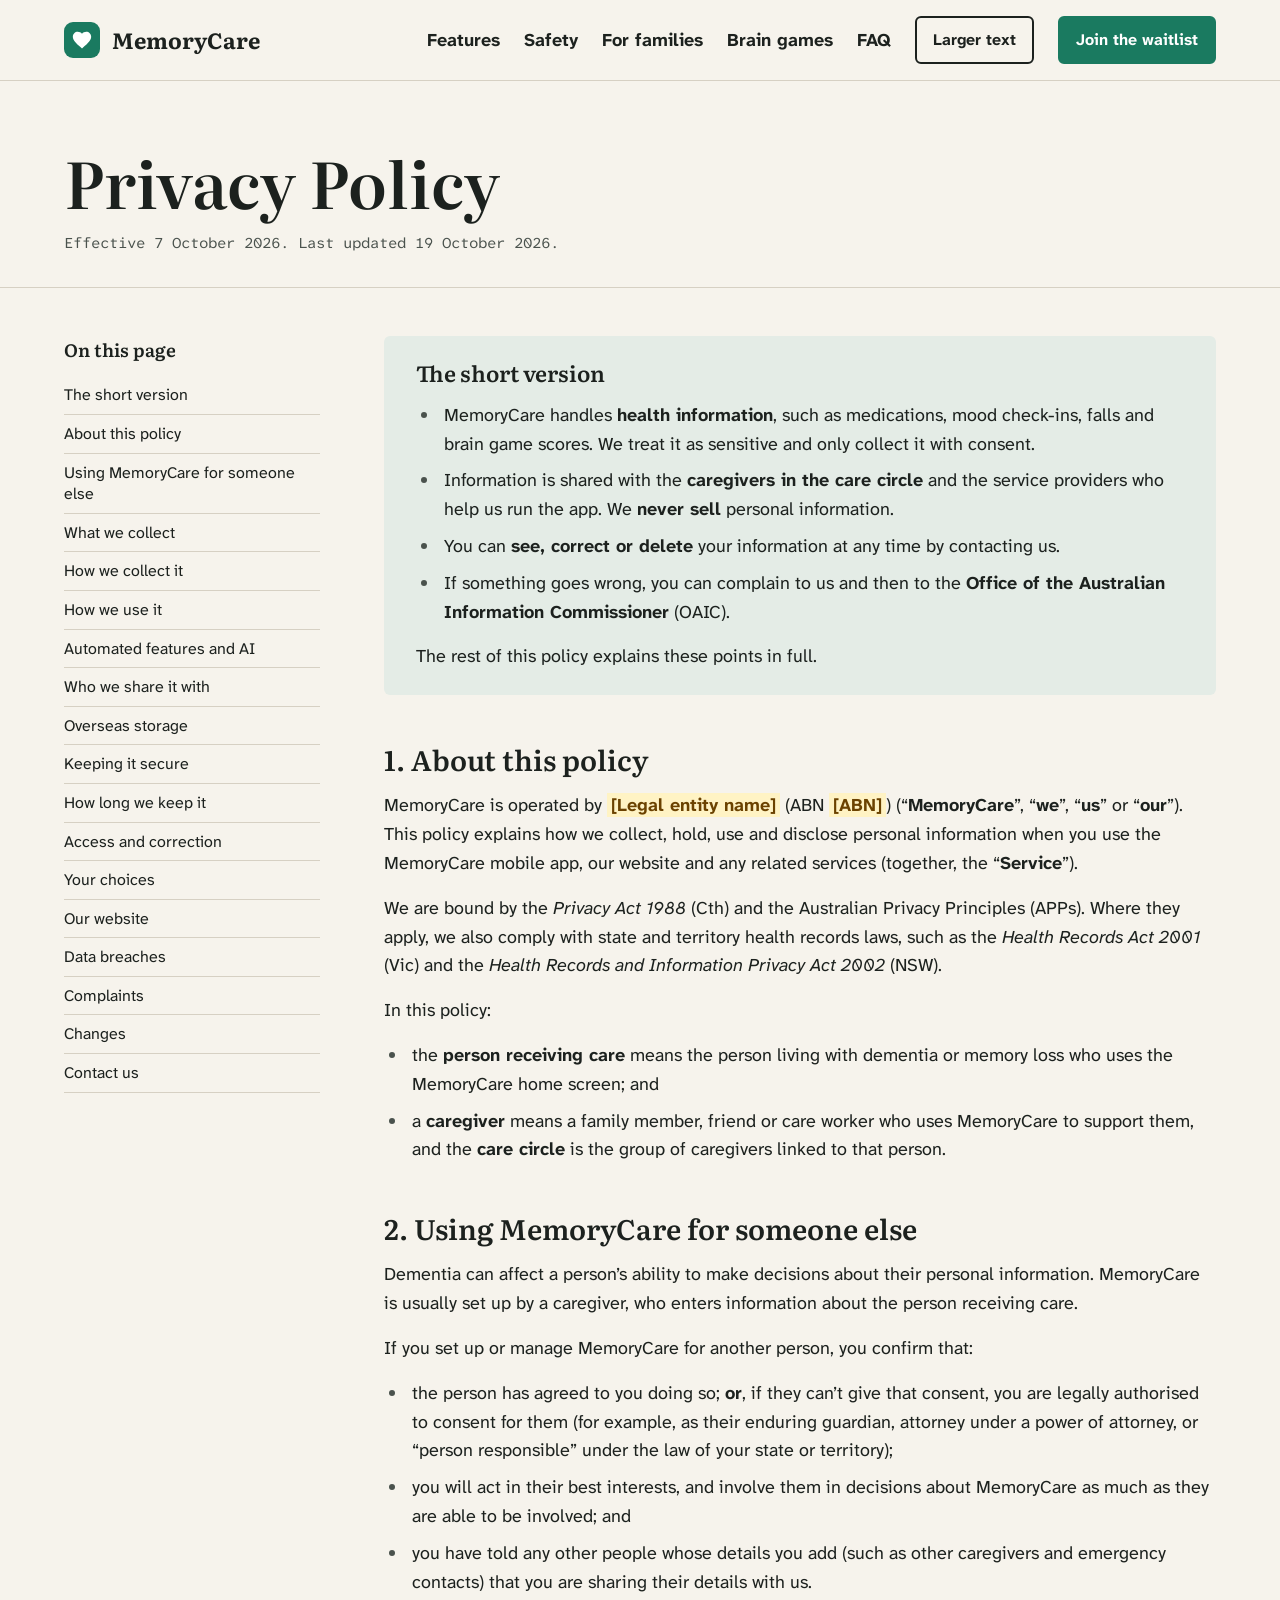
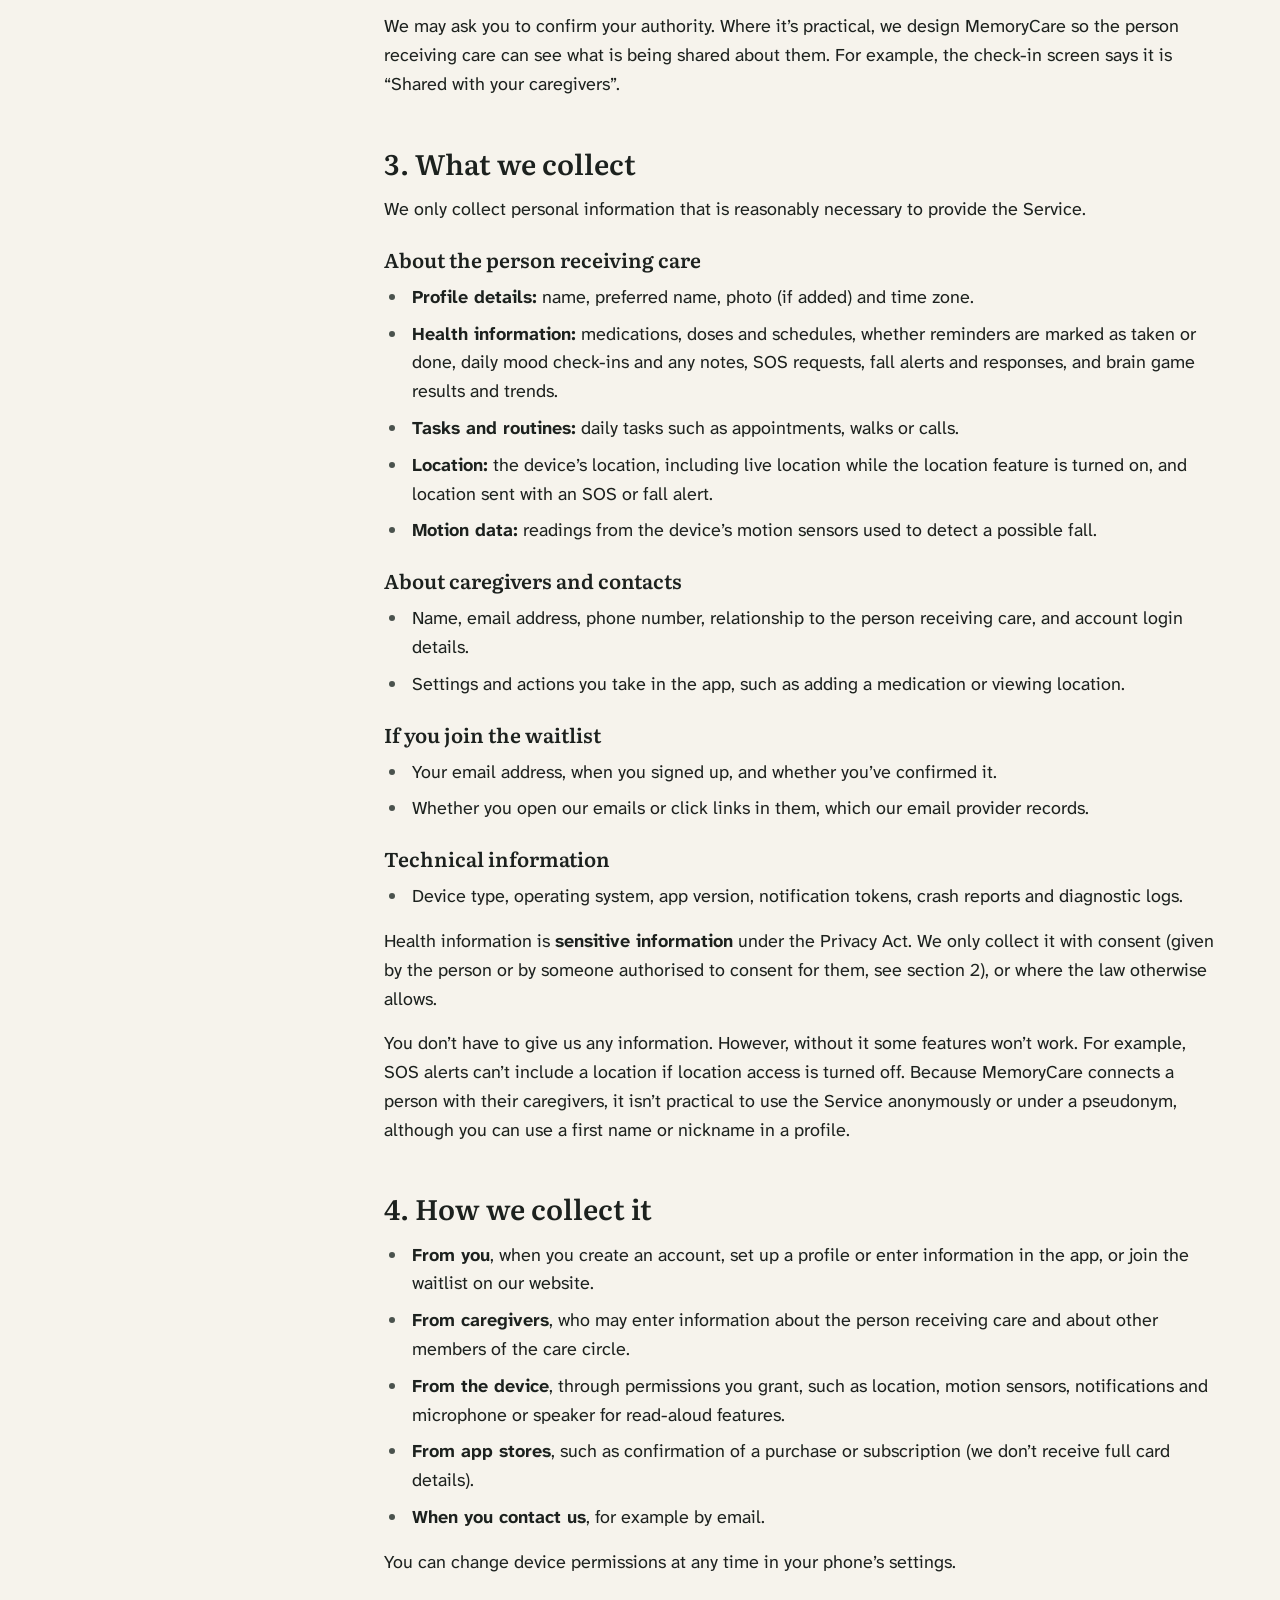
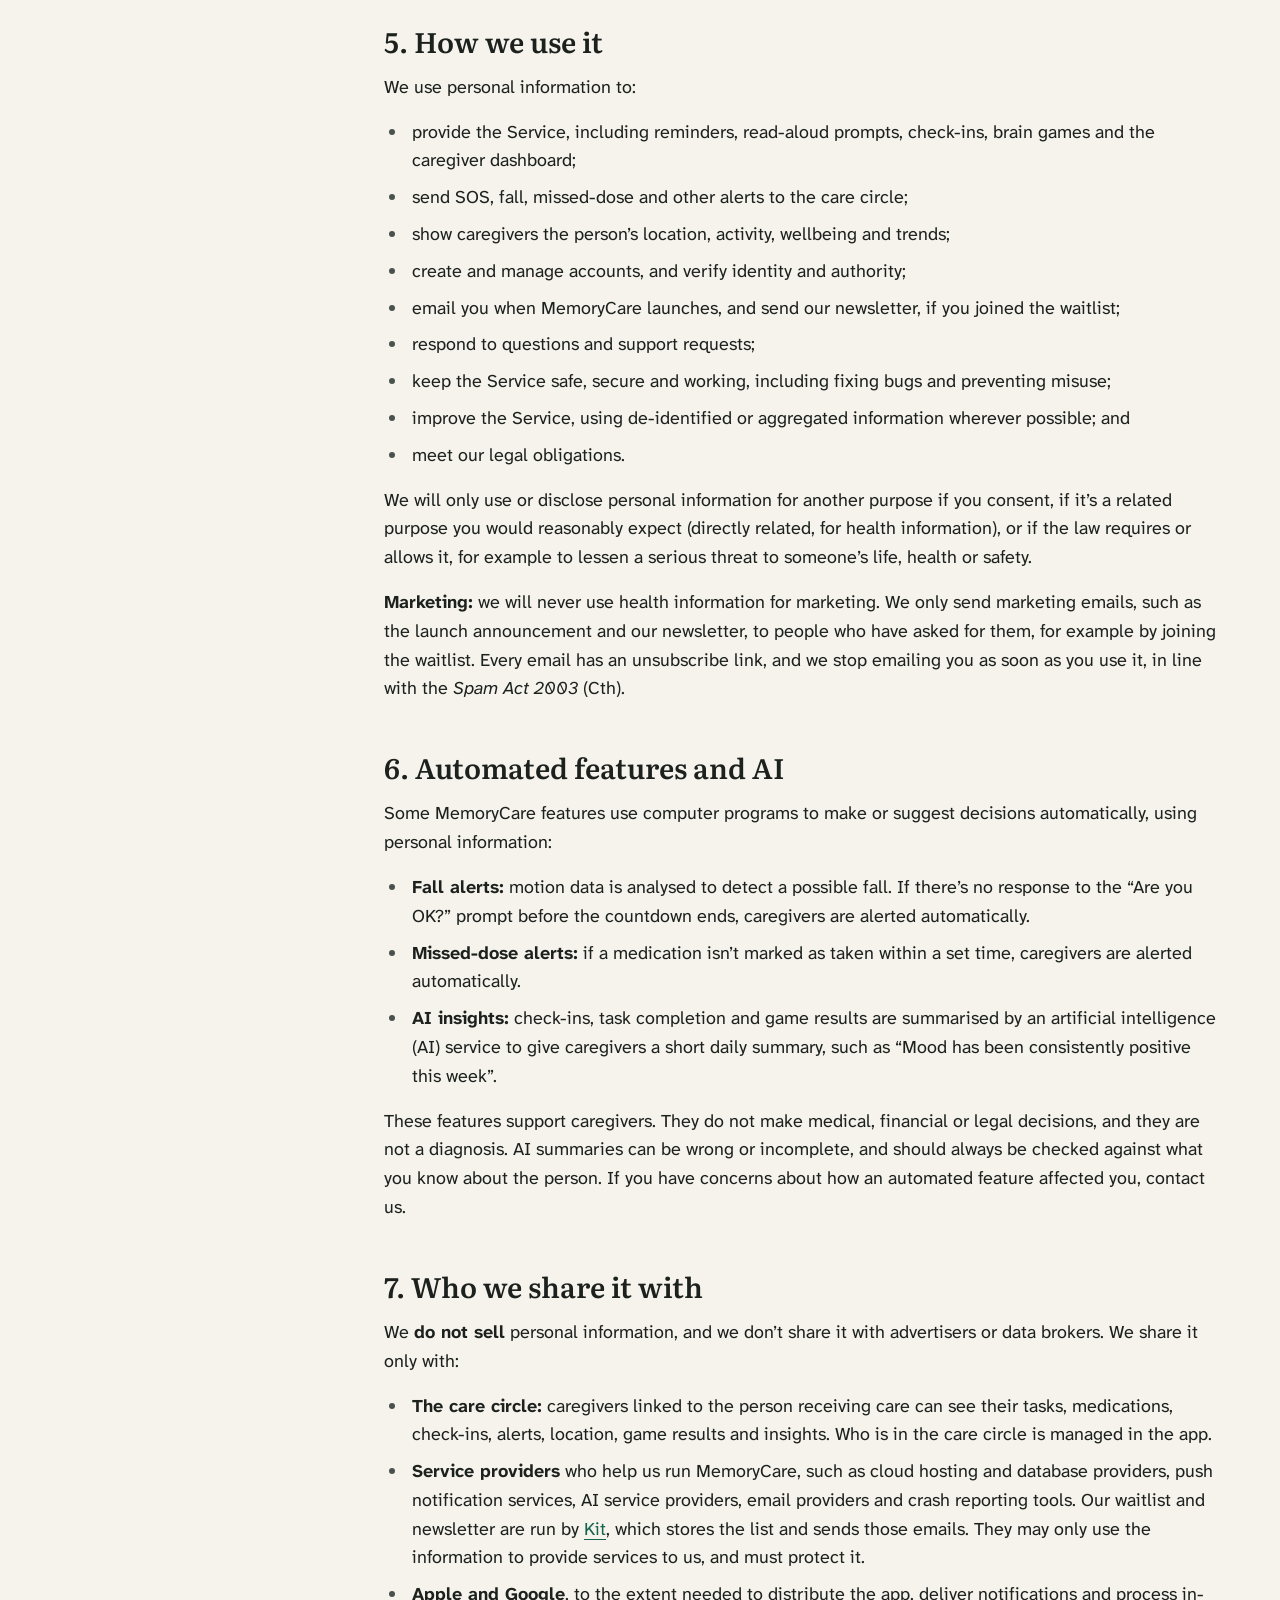
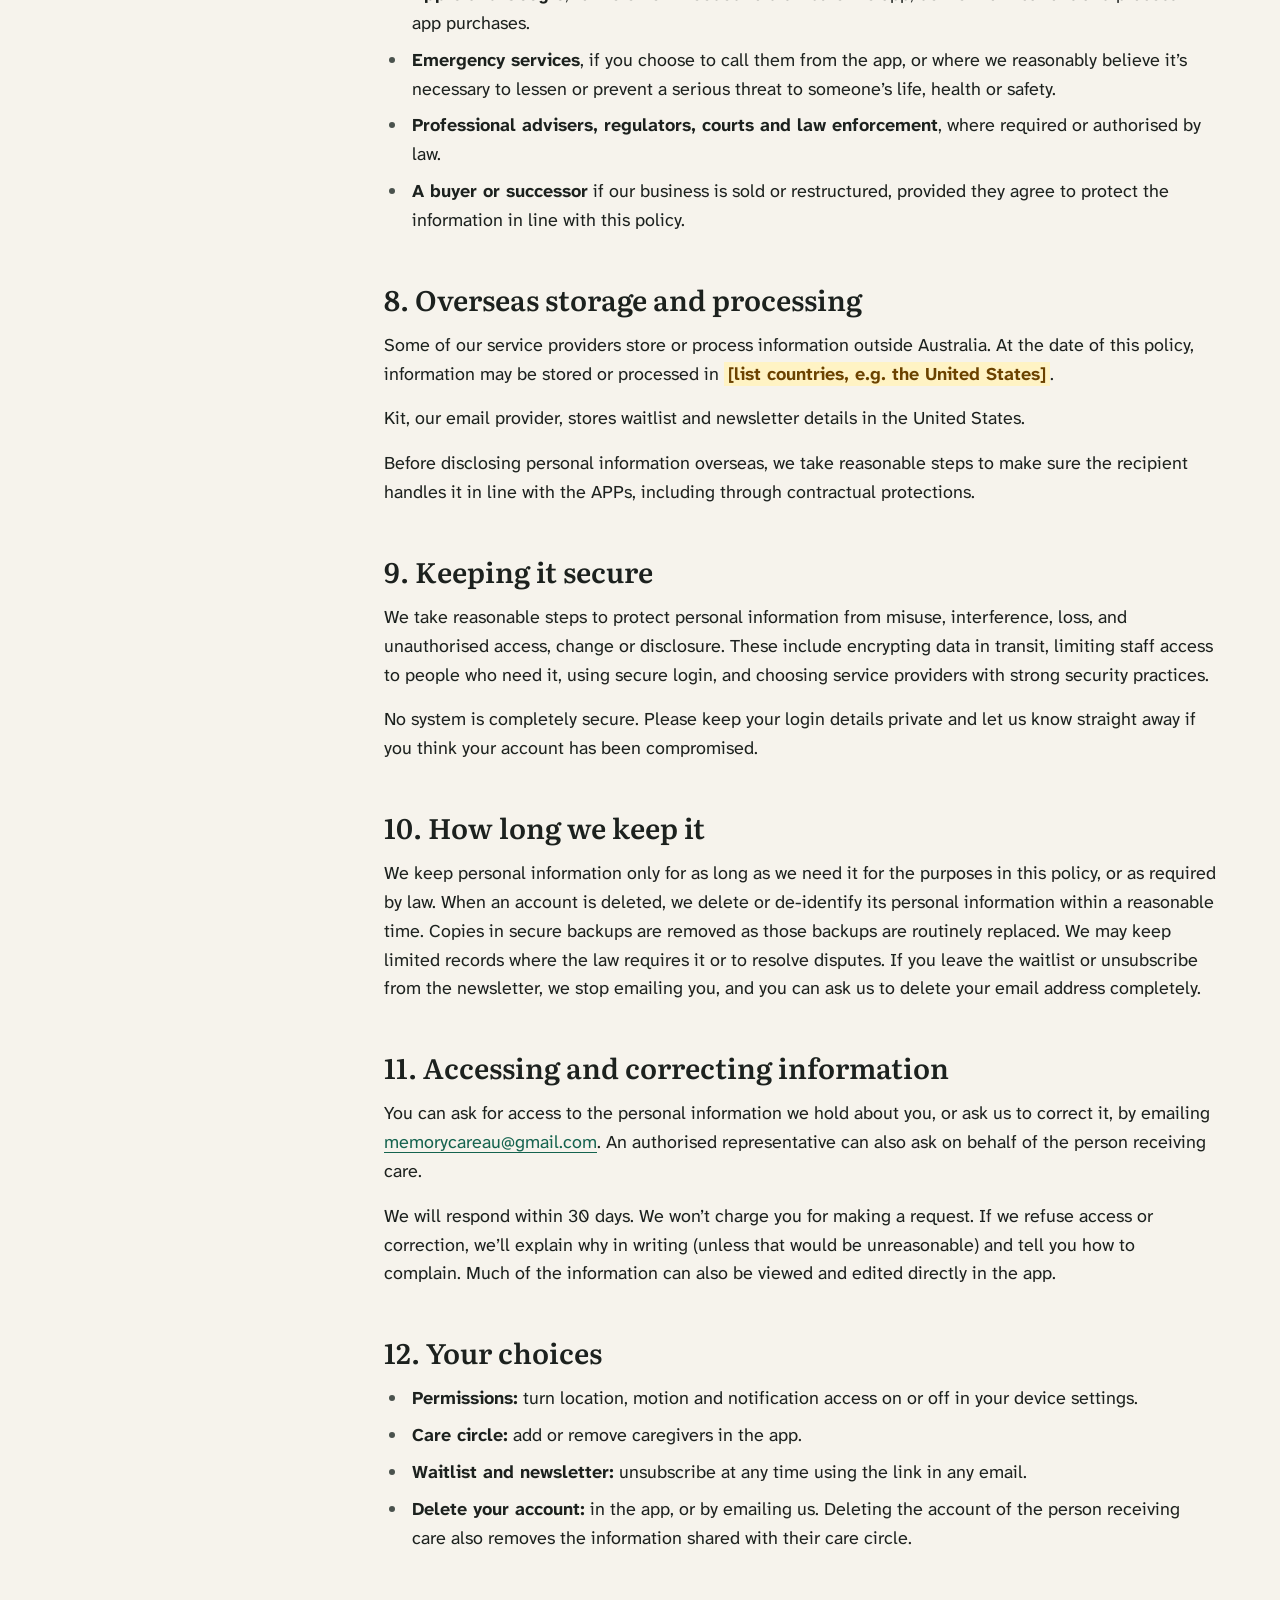
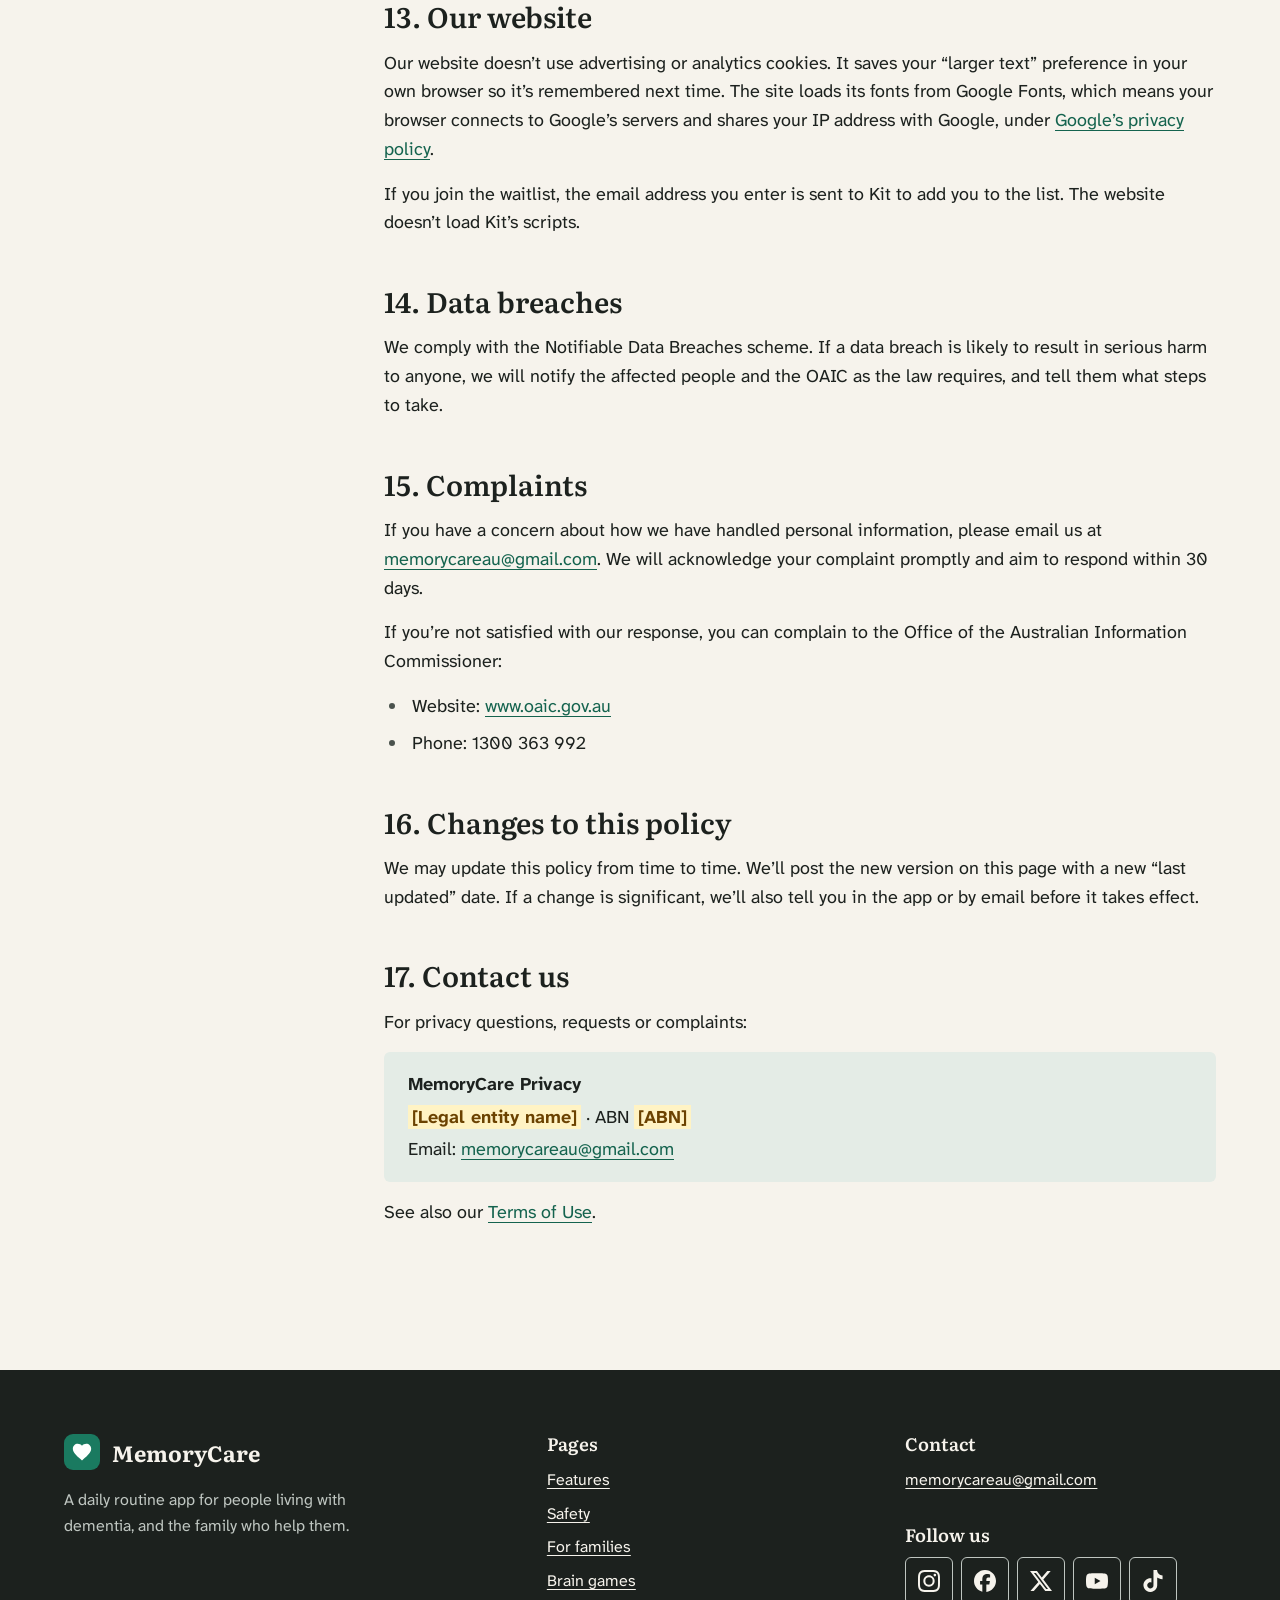
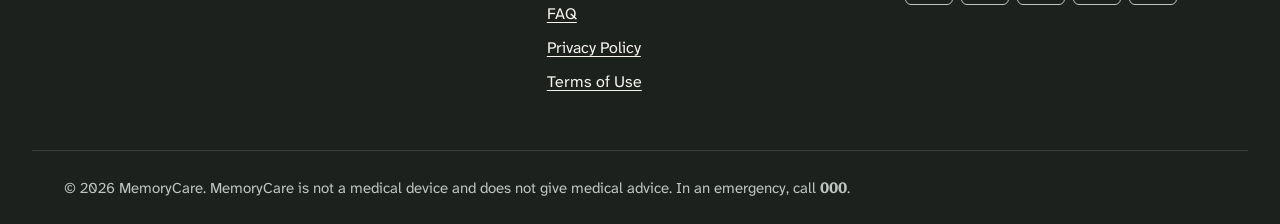
==== commit c736cc4a: "waitlist added" ====
--- a/privacy.html
+++ b/privacy.html
@@ -17,7 +17,7 @@
   <meta property="og:image" content="https://getmemorycare.app/assets/og-image.png">
   <meta property="og:image:width" content="1200">
   <meta property="og:image:height" content="630">
-  <meta property="og:image:alt" content="MemoryCare. The day, the next task, and help in one press. The app home screen with four numbered parts: the date, the next task, today's medicines and the SOS button.">
+  <meta property="og:image:alt" content="MemoryCare: Their day, made simple. Tasks, medicines and help on one calm, easy-to-read screen. The app home screen showing the next task and today's medications.">
   <meta name="twitter:card" content="summary_large_image">
   <meta name="twitter:title" content="Privacy Policy | MemoryCare">
   <meta name="twitter:description" content="How MemoryCare collects, uses, shares and protects personal and health information, in line with the Australian Privacy Principles.">
@@ -58,7 +58,7 @@
           <li><a href="index.html#questions">FAQ</a></li>
         </ul>
         <button class="text-size" type="button" aria-pressed="false">Larger text</button>
-        <a class="button" href="index.html#download">Download</a>
+        <a class="button" href="index.html#waitlist">Join the waitlist</a>
       </nav>
     </div>
   </header>
@@ -67,7 +67,7 @@
     <header class="page-head">
       <div class="container">
         <h1>Privacy Policy</h1>
-        <p class="page-meta">Effective 7 October 2026. Last updated 7 October 2026.</p>
+        <p class="page-meta">Effective 7 October 2026. Last updated 19 October 2026.</p>
       </div>
     </header>
 
@@ -152,6 +152,12 @@
             <li>Settings and actions you take in the app, such as adding a medication or viewing location.</li>
           </ul>
 
+          <h3 id="waitlist-info">If you join the waitlist</h3>
+          <ul>
+            <li>Your email address, when you signed up, and whether you’ve confirmed it.</li>
+            <li>Whether you open our emails or click links in them, which our email provider records.</li>
+          </ul>
+
           <h3>Technical information</h3>
           <ul>
             <li>Device type, operating system, app version, notification tokens, crash reports and diagnostic logs.</li>
@@ -164,7 +170,7 @@
         <section id="how-collect">
           <h2>4. How we collect it</h2>
           <ul>
-            <li><strong>From you</strong>, when you create an account, set up a profile or enter information in the app.</li>
+            <li><strong>From you</strong>, when you create an account, set up a profile or enter information in the app, or join the waitlist on our website.</li>
             <li><strong>From caregivers</strong>, who may enter information about the person receiving care and about other members of the care circle.</li>
             <li><strong>From the device</strong>, through permissions you grant, such as location, motion sensors, notifications and microphone or speaker for read-aloud features.</li>
             <li><strong>From app stores</strong>, such as confirmation of a purchase or subscription (we don’t receive full card details).</li>
@@ -181,13 +187,14 @@
             <li>send SOS, fall, missed-dose and other alerts to the care circle;</li>
             <li>show caregivers the person’s location, activity, wellbeing and trends;</li>
             <li>create and manage accounts, and verify identity and authority;</li>
+            <li>email you when MemoryCare launches, and send our newsletter, if you joined the waitlist;</li>
             <li>respond to questions and support requests;</li>
             <li>keep the Service safe, secure and working, including fixing bugs and preventing misuse;</li>
             <li>improve the Service, using de-identified or aggregated information wherever possible; and</li>
             <li>meet our legal obligations.</li>
           </ul>
           <p>We will only use or disclose personal information for another purpose if you consent, if it’s a related purpose you would reasonably expect (directly related, for health information), or if the law requires or allows it, for example to lessen a serious threat to someone’s life, health or safety.</p>
-          <p><strong>Marketing:</strong> we will never use health information for marketing. We may send caregivers occasional news about MemoryCare by email. You can unsubscribe at any time using the link in the email, in line with the <em>Spam Act 2003</em> (Cth).</p>
+          <p><strong>Marketing:</strong> we will never use health information for marketing. We only send marketing emails, such as the launch announcement and our newsletter, to people who have asked for them, for example by joining the waitlist. Every email has an unsubscribe link, and we stop emailing you as soon as you use it, in line with the <em>Spam Act 2003</em> (Cth).</p>
         </section>
 
         <section id="automated">
@@ -207,7 +214,7 @@
           <p>We <strong>do not sell</strong> personal information, and we don’t share it with advertisers or data brokers. We share it only with:</p>
           <ul>
             <li><strong>The care circle:</strong> caregivers linked to the person receiving care can see their tasks, medications, check-ins, alerts, location, game results and insights. Who is in the care circle is managed in the app.</li>
-            <li><strong>Service providers</strong> who help us run MemoryCare, such as cloud hosting and database providers, push notification services, AI service providers, email providers and crash reporting tools. They may only use the information to provide services to us, and must protect it.</li>
+            <li><strong>Service providers</strong> who help us run MemoryCare, such as cloud hosting and database providers, push notification services, AI service providers, email providers and crash reporting tools. Our waitlist and newsletter are run by <a href="https://kit.com/privacy" rel="noopener">Kit</a>, which stores the list and sends those emails. They may only use the information to provide services to us, and must protect it.</li>
             <li><strong>Apple and Google</strong>, to the extent needed to distribute the app, deliver notifications and process in-app purchases.</li>
             <li><strong>Emergency services</strong>, if you choose to call them from the app, or where we reasonably believe it’s necessary to lessen or prevent a serious threat to someone’s life, health or safety.</li>
             <li><strong>Professional advisers, regulators, courts and law enforcement</strong>, where required or authorised by law.</li>
@@ -218,6 +225,8 @@
         <section id="overseas">
           <h2>8. Overseas storage and processing</h2>
           <p>Some of our service providers store or process information outside Australia. At the date of this policy, information may be stored or processed in <span class="fill-in">[list countries, e.g. the United States]</span>.</p>
+          <p>Kit, our email provider, stores waitlist and newsletter details in the United States.</p>
+          <!-- REVIEW: confirm Kit's data location in its Data Processing Addendum (kit.com). -->
           <p>Before disclosing personal information overseas, we take reasonable steps to make sure the recipient handles it in line with the APPs, including through contractual protections.</p>
           <!-- REVIEW: list actual hosting / AI / notification providers and their regions. If all data stays in Australia, replace this section with a statement saying so. -->
         </section>
@@ -231,7 +240,7 @@
 
         <section id="retention">
           <h2>10. How long we keep it</h2>
-          <p>We keep personal information only for as long as we need it for the purposes in this policy, or as required by law. When an account is deleted, we delete or de-identify its personal information within a reasonable time. Copies in secure backups are removed as those backups are routinely replaced. We may keep limited records where the law requires it or to resolve disputes.</p>
+          <p>We keep personal information only for as long as we need it for the purposes in this policy, or as required by law. When an account is deleted, we delete or de-identify its personal information within a reasonable time. Copies in secure backups are removed as those backups are routinely replaced. We may keep limited records where the law requires it or to resolve disputes. If you leave the waitlist or unsubscribe from the newsletter, we stop emailing you, and you can ask us to delete your email address completely.</p>
         </section>
 
         <section id="rights">
@@ -245,7 +254,7 @@
           <ul>
             <li><strong>Permissions:</strong> turn location, motion and notification access on or off in your device settings.</li>
             <li><strong>Care circle:</strong> add or remove caregivers in the app.</li>
-            <li><strong>Marketing:</strong> unsubscribe from emails at any time.</li>
+            <li><strong>Waitlist and newsletter:</strong> unsubscribe at any time using the link in any email.</li>
             <li><strong>Delete your account:</strong> in the app, or by emailing us. Deleting the account of the person receiving care also removes the information shared with their care circle.</li>
           </ul>
           <!-- REVIEW: confirm in-app account deletion exists (Apple and Google both require it for apps with accounts). -->
@@ -254,6 +263,7 @@
         <section id="website">
           <h2>13. Our website</h2>
           <p>Our website doesn’t use advertising or analytics cookies. It saves your “larger text” preference in your own browser so it’s remembered next time. The site loads its fonts from Google Fonts, which means your browser connects to Google’s servers and shares your IP address with Google, under <a href="https://policies.google.com/privacy" rel="noopener">Google’s privacy policy</a>.</p>
+          <p>If you join the waitlist, the email address you enter is sent to Kit to add you to the list. The website doesn’t load Kit’s scripts.</p>
         </section>
 
         <section id="breaches">
--- a/styles.css
+++ b/styles.css
@@ -44,6 +44,8 @@
   --button: #1a7a60;
   --on-button: #ffffff;
   --focus: #b35c00;
+  --input: #ffffff;
+  --error: #b3261e;
 
   /* Type */
   --serif: "Literata", Georgia, "Times New Roman", serif;
@@ -79,6 +81,8 @@
     --button: #7fd1b4;
     --on-button: #121614;
     --focus: #ffb454;
+    --input: #0c100e;
+    --error: #ff8a7a;
   }
 }
 
@@ -270,15 +274,15 @@
   font-size: 1.1875rem;
 }
 
-.store-badges {
+.opening-cta {
   display: flex;
   flex-wrap: wrap;
   align-items: center;
-  gap: var(--s-4);
+  gap: var(--s-4) var(--s-5);
   margin-top: var(--s-6);
 }
-.store-badges img { height: 50px; width: auto; }
-.store-badges a { display: block; }
+.opening-cta p { max-width: 30ch; margin: 0; color: var(--muted); font-size: 1rem; line-height: 1.45; }
+.button-large { min-height: 56px; padding: 0 var(--s-5); font-size: 1.0625rem; }
 
 /* Both sides of the app, side by side */
 .opening-phones {
@@ -331,7 +335,7 @@
 /* Screenshot with its caption beside it (wide) or below it (four-up) */
 .screens { display: grid; gap: var(--s-8) var(--s-7); }
 .screen img { width: min(15rem, 66vw); }
-@media (max-width: 47.99rem) { .screen img { margin-bottom: var(--s-5); } }
+@media (max-width: 47.99rem) { .screen img { margin-inline: auto; margin-bottom: var(--s-5); } }
 .screen h3 { font-size: clamp(1.5rem, 2.4vw, 1.75rem); margin-bottom: var(--s-3); }
 .screen p { color: var(--muted); }
 
@@ -350,6 +354,7 @@
   .screens-four { grid-template-columns: repeat(4, minmax(0, 1fr)); }
 }
 .screens-four .screen img { width: min(15rem, 66vw); margin-bottom: var(--s-5); }
+@media (max-width: 47.99rem) { .screens-four .screen img { margin-inline: auto; } }
 .screens-four .screen figcaption { padding-top: var(--s-4); border-top: 3px solid var(--ink); }
 
 /* Numbered steps reuse the key style */
@@ -360,6 +365,7 @@
 @media (min-width: 60rem) { .games { grid-template-columns: minmax(0, 1fr) 16rem; gap: var(--s-9); } }
 .games .section-head { margin-bottom: var(--s-5); }
 .games-media img { width: min(16rem, 70vw); }
+@media (max-width: 59.99rem) { .games-media img { margin-inline: auto; } }
 
 /* Games list with dotted leaders, like a printed index */
 .games-list { max-width: 36rem; }
@@ -417,16 +423,42 @@
 .qa p { color: var(--muted); }
 
 /* ---------- Download ---------- */
-.download {
+.waitlist {
   padding-block: var(--s-9);
   border-top: 1px solid var(--rule);
   background: var(--band);
 }
-.download-grid { display: grid; gap: var(--s-6); align-items: center; }
-@media (min-width: 60rem) { .download-grid { grid-template-columns: minmax(0, 1fr) minmax(0, 1fr); gap: var(--s-8); } }
-.download h2 { font-size: clamp(2.25rem, 5vw, 3.75rem); font-weight: 700; }
-.download .store-badges { margin-top: 0; margin-bottom: var(--s-5); }
-.download p { color: var(--muted); max-width: 44ch; }
+.waitlist-grid { display: grid; gap: var(--s-6); align-items: start; }
+@media (min-width: 60rem) { .waitlist-grid { grid-template-columns: minmax(0, 1fr) minmax(0, 1fr); gap: var(--s-8); } }
+.waitlist h2 { font-size: clamp(2.25rem, 5vw, 3.5rem); font-weight: 700; margin-bottom: var(--s-4); }
+.waitlist-grid > div > p { color: var(--muted); max-width: 44ch; font-size: 1.1875rem; }
+
+.waitlist-form label { display: block; margin-bottom: var(--s-2); font-weight: 700; }
+.waitlist-row { display: flex; flex-wrap: wrap; gap: var(--s-3); }
+.waitlist-row input {
+  flex: 1 1 16rem;
+  min-width: 0;
+  min-height: 56px;
+  padding: 0 var(--s-4);
+  border: 2px solid var(--ink);
+  border-radius: var(--radius);
+  background: var(--input);
+  color: var(--ink);
+  font: 400 1.125rem/1 var(--sans);
+}
+.waitlist-row input[aria-invalid="true"] { border-color: var(--error); }
+.waitlist-row .button { flex: 0 0 auto; }
+@media (max-width: 30rem) { .waitlist-row .button { flex: 1 1 100%; } }
+.waitlist-form button[disabled] { cursor: progress; }
+
+.waitlist-status { min-height: 1.6em; margin: var(--s-3) 0 0; font-weight: 700; }
+.waitlist-status.is-error { color: var(--error); }
+.waitlist-status.is-success { color: var(--link); }
+.waitlist-note { color: var(--muted); font-size: 0.9375rem; max-width: 52ch; }
+
+/* After a successful signup the form is replaced by the confirmation */
+.waitlist-form.is-done .waitlist-row,
+.waitlist-form.is-done label { display: none; }
 
 /* ---------- Colophon (footer) ---------- */
 .colophon {
@@ -645,3 +677,7 @@
 @media print {
   .motion *, .motion *::before { transform: none !important; opacity: 1 !important; }
 }
+
+/* The confirmation is focused so screen readers announce it; it isn't
+   interactive, so it doesn't need a focus ring */
+.waitlist-status:focus { outline: none; }
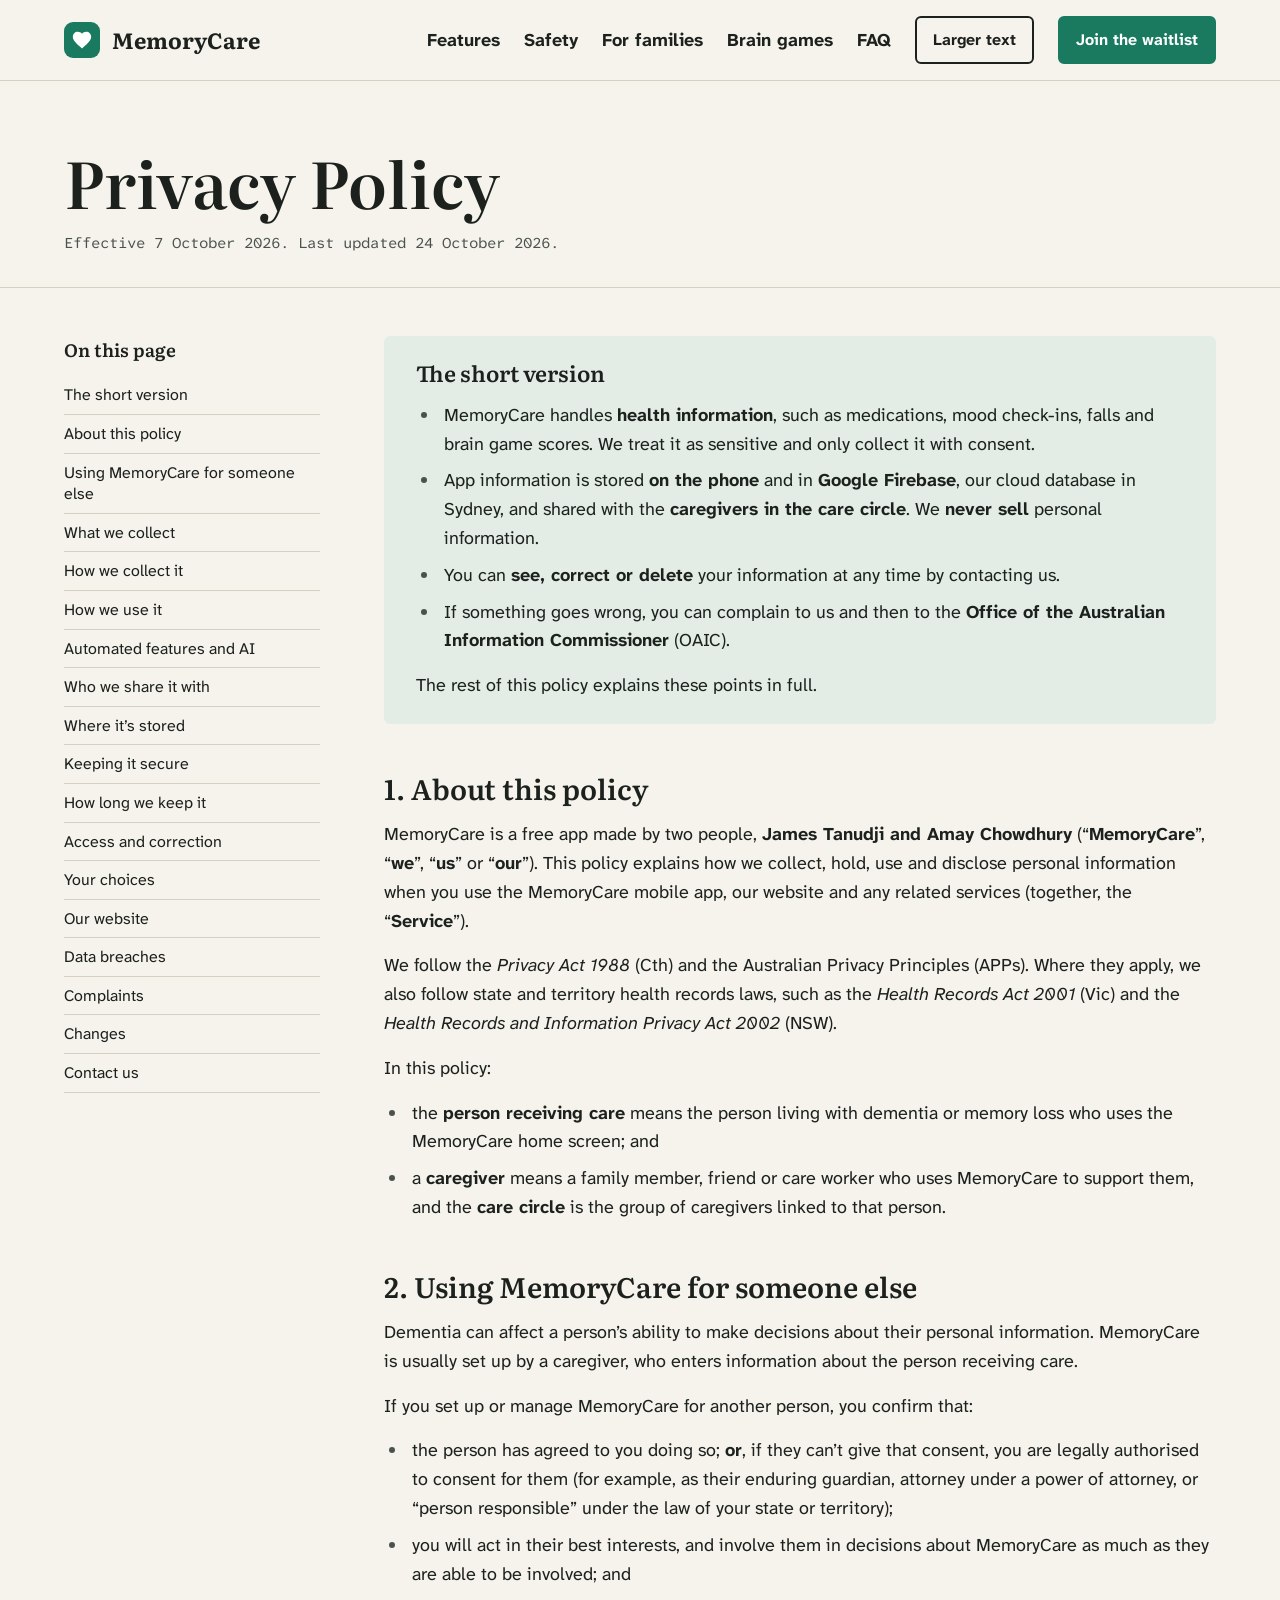
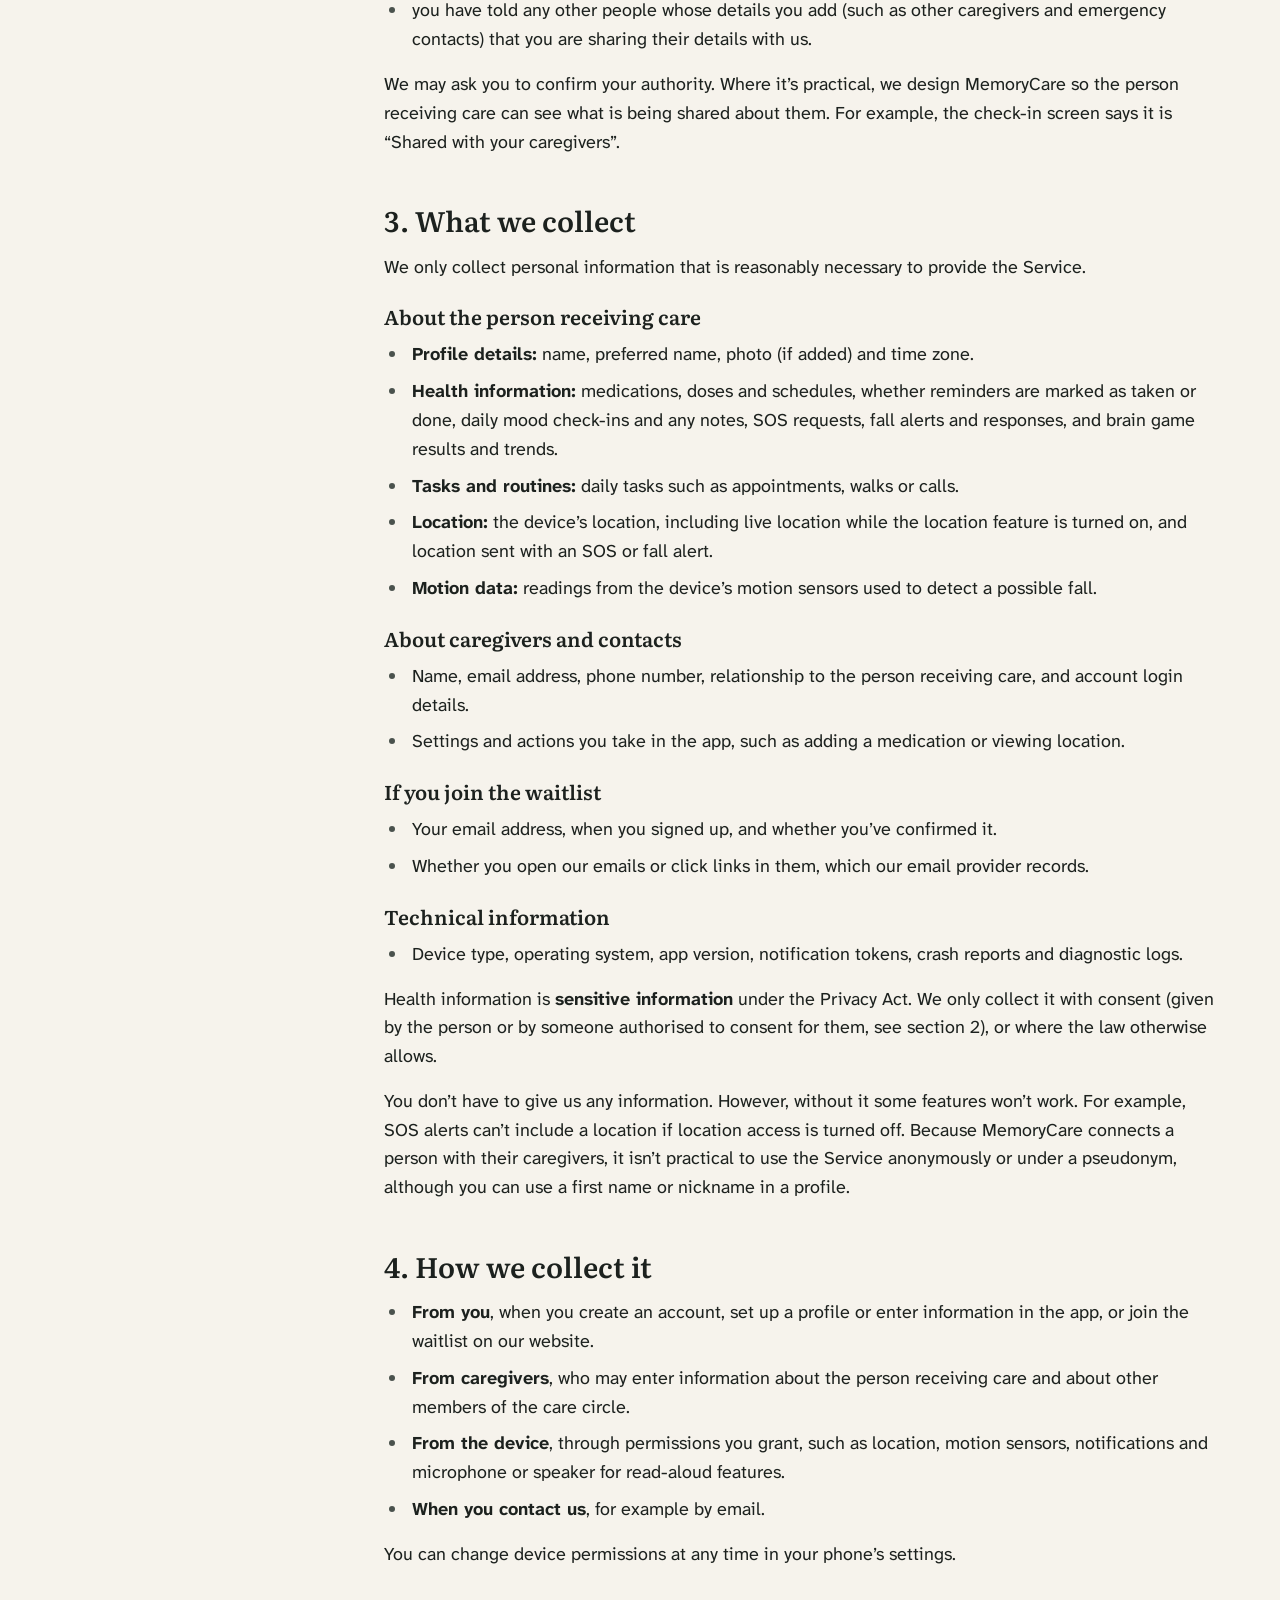
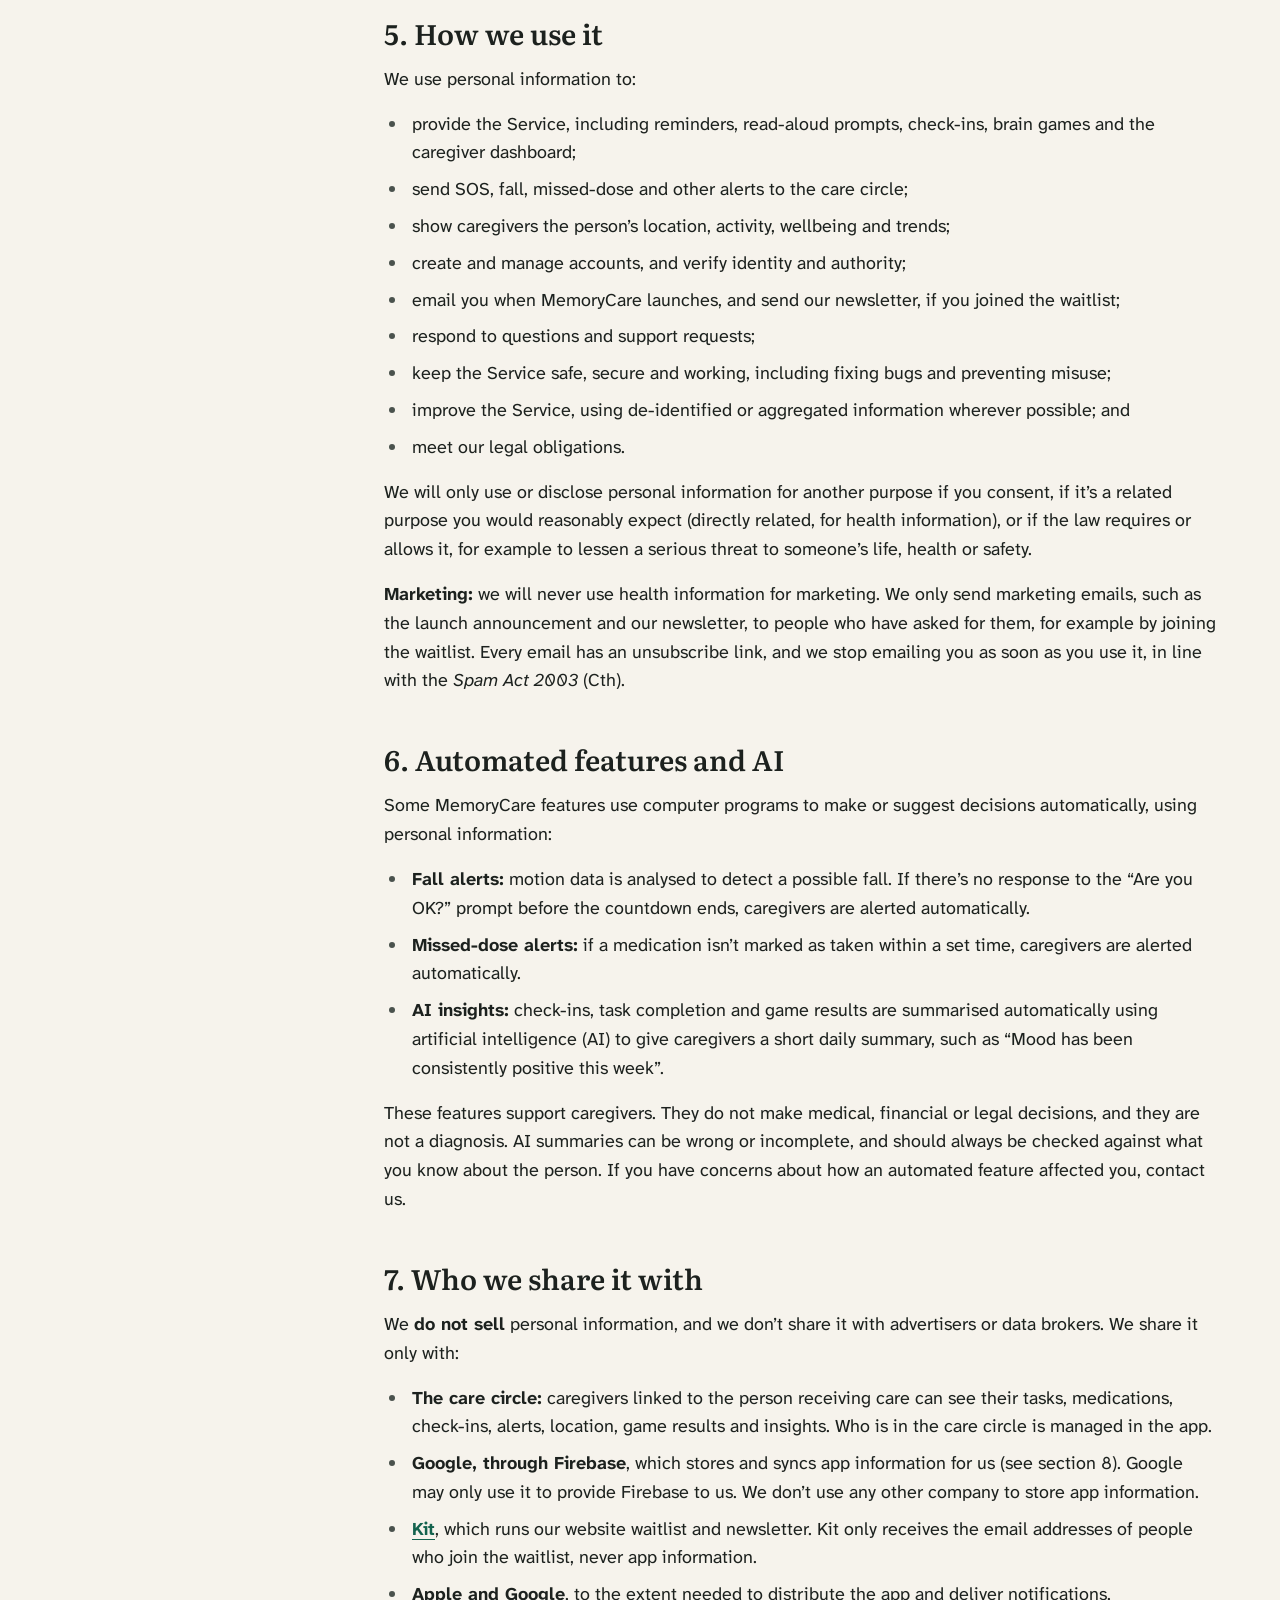
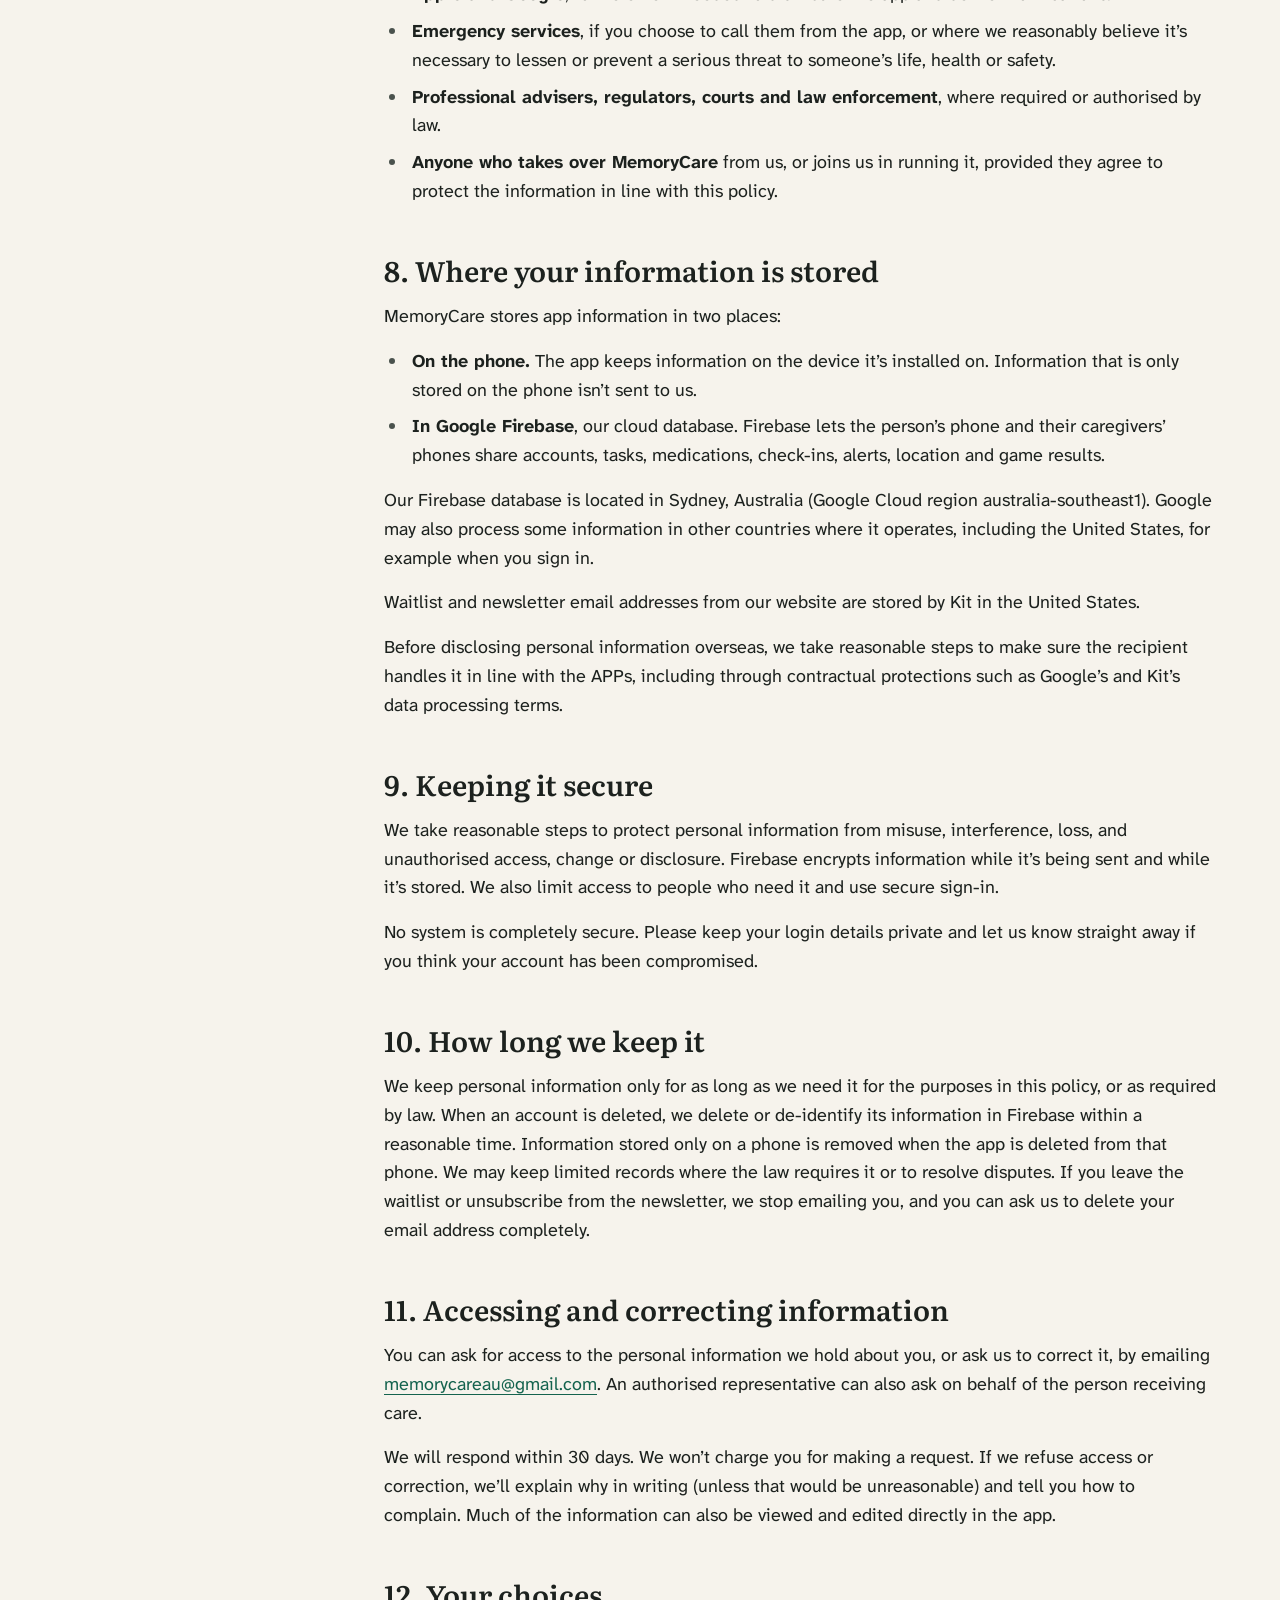
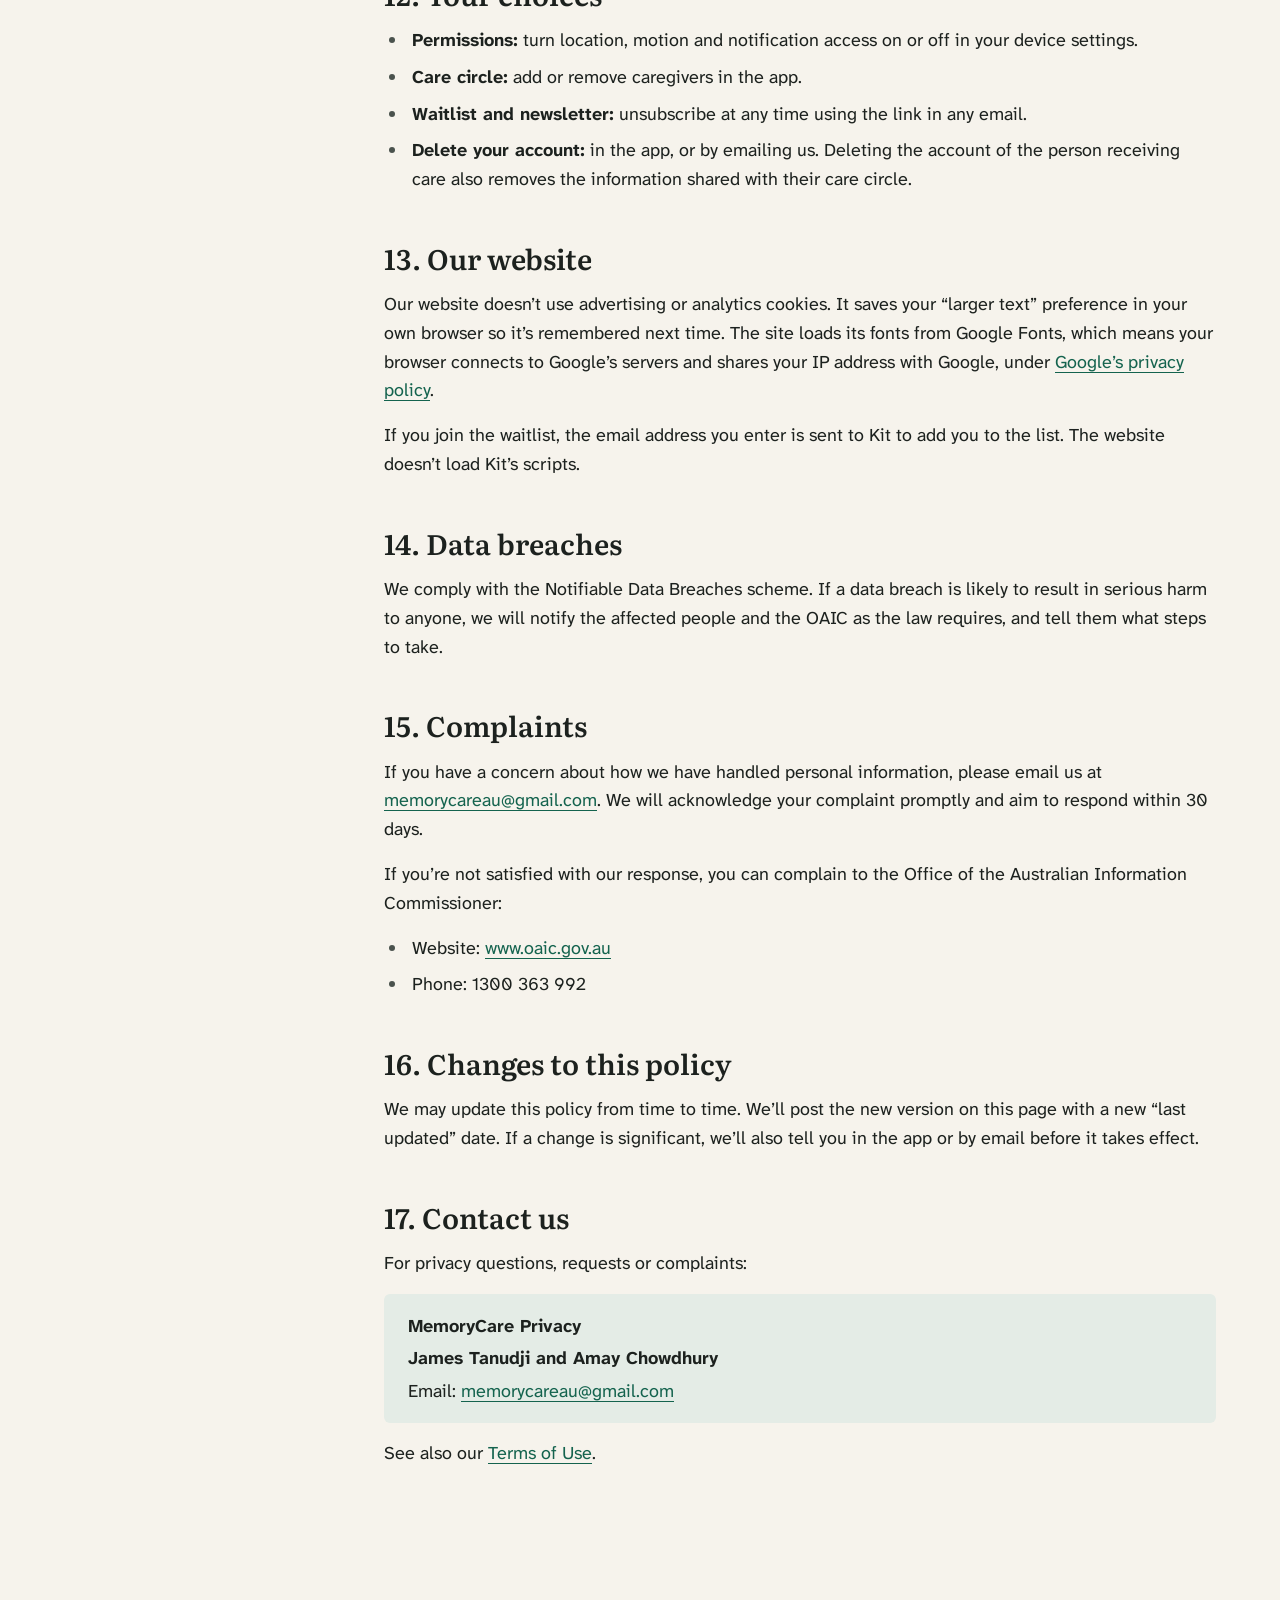
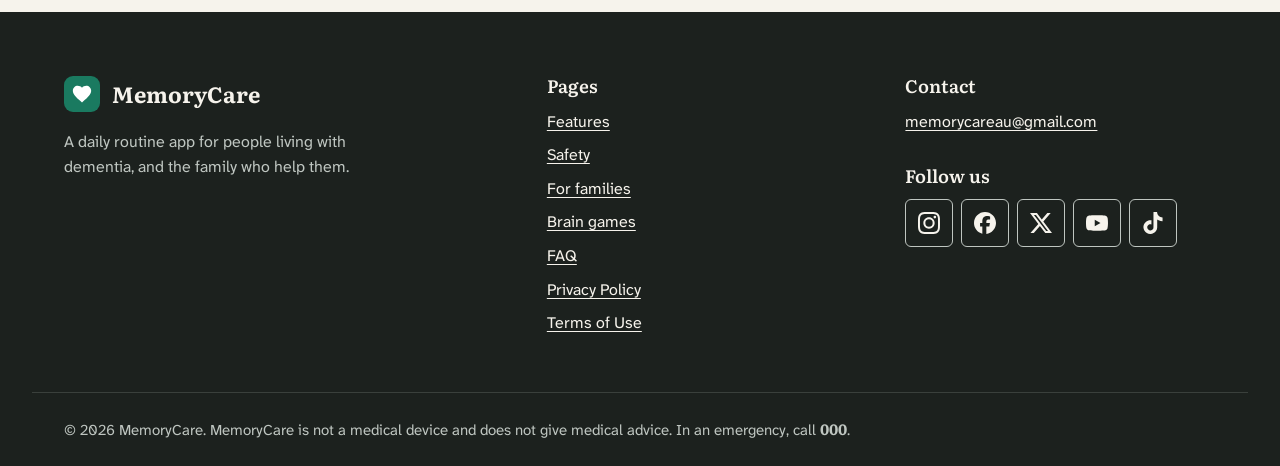
==== commit c3c67016: "Website final update" ====
--- a/privacy.html
+++ b/privacy.html
@@ -67,7 +67,7 @@
     <header class="page-head">
       <div class="container">
         <h1>Privacy Policy</h1>
-        <p class="page-meta">Effective 7 October 2026. Last updated 19 October 2026.</p>
+        <p class="page-meta">Effective 7 October 2026. Last updated 24 October 2026.</p>
       </div>
     </header>
 
@@ -84,7 +84,7 @@
           <li><a href="#use">How we use it</a></li>
           <li><a href="#automated">Automated features and AI</a></li>
           <li><a href="#share">Who we share it with</a></li>
-          <li><a href="#overseas">Overseas storage</a></li>
+          <li><a href="#overseas">Where it’s stored</a></li>
           <li><a href="#security">Keeping it secure</a></li>
           <li><a href="#retention">How long we keep it</a></li>
           <li><a href="#rights">Access and correction</a></li>
@@ -103,7 +103,7 @@
           <h2 id="summary-title">The short version</h2>
           <ul>
             <li>MemoryCare handles <strong>health information</strong>, such as medications, mood check-ins, falls and brain game scores. We treat it as sensitive and only collect it with consent.</li>
-            <li>Information is shared with the <strong>caregivers in the care circle</strong> and the service providers who help us run the app. We <strong>never sell</strong> personal information.</li>
+            <li>App information is stored <strong>on the phone</strong> and in <strong>Google Firebase</strong>, our cloud database in Sydney, and shared with the <strong>caregivers in the care circle</strong>. We <strong>never sell</strong> personal information.</li>
             <li>You can <strong>see, correct or delete</strong> your information at any time by contacting us.</li>
             <li>If something goes wrong, you can complain to us and then to the <strong>Office of the Australian Information Commissioner</strong> (OAIC).</li>
           </ul>
@@ -112,8 +112,8 @@
 
         <section id="about">
           <h2>1. About this policy</h2>
-          <p>MemoryCare is operated by <span class="fill-in">[Legal entity name]</span> (ABN <span class="fill-in">[ABN]</span>) (“<strong>MemoryCare</strong>”, “<strong>we</strong>”, “<strong>us</strong>” or “<strong>our</strong>”). This policy explains how we collect, hold, use and disclose personal information when you use the MemoryCare mobile app, our website and any related services (together, the “<strong>Service</strong>”).</p>
-          <p>We are bound by the <em>Privacy Act 1988</em> (Cth) and the Australian Privacy Principles (APPs). Where they apply, we also comply with state and territory health records laws, such as the <em>Health Records Act 2001</em> (Vic) and the <em>Health Records and Information Privacy Act 2002</em> (NSW).</p>
+          <p>MemoryCare is a free app made by two people, <strong>James Tanudji and Amay Chowdhury</strong> (“<strong>MemoryCare</strong>”, “<strong>we</strong>”, “<strong>us</strong>” or “<strong>our</strong>”). This policy explains how we collect, hold, use and disclose personal information when you use the MemoryCare mobile app, our website and any related services (together, the “<strong>Service</strong>”).</p>
+          <p>We follow the <em>Privacy Act 1988</em> (Cth) and the Australian Privacy Principles (APPs). Where they apply, we also follow state and territory health records laws, such as the <em>Health Records Act 2001</em> (Vic) and the <em>Health Records and Information Privacy Act 2002</em> (NSW).</p>
           <p>In this policy:</p>
           <ul>
             <li>the <strong>person receiving care</strong> means the person living with dementia or memory loss who uses the MemoryCare home screen; and</li>
@@ -173,7 +173,6 @@
             <li><strong>From you</strong>, when you create an account, set up a profile or enter information in the app, or join the waitlist on our website.</li>
             <li><strong>From caregivers</strong>, who may enter information about the person receiving care and about other members of the care circle.</li>
             <li><strong>From the device</strong>, through permissions you grant, such as location, motion sensors, notifications and microphone or speaker for read-aloud features.</li>
-            <li><strong>From app stores</strong>, such as confirmation of a purchase or subscription (we don’t receive full card details).</li>
             <li><strong>When you contact us</strong>, for example by email.</li>
           </ul>
           <p>You can change device permissions at any time in your phone’s settings.</p>
@@ -203,10 +202,10 @@
           <ul>
             <li><strong>Fall alerts:</strong> motion data is analysed to detect a possible fall. If there’s no response to the “Are you OK?” prompt before the countdown ends, caregivers are alerted automatically.</li>
             <li><strong>Missed-dose alerts:</strong> if a medication isn’t marked as taken within a set time, caregivers are alerted automatically.</li>
-            <li><strong>AI insights:</strong> check-ins, task completion and game results are summarised by an artificial intelligence (AI) service to give caregivers a short daily summary, such as “Mood has been consistently positive this week”.</li>
+            <li><strong>AI insights:</strong> check-ins, task completion and game results are summarised automatically using artificial intelligence (AI) to give caregivers a short daily summary, such as “Mood has been consistently positive this week”.</li>
           </ul>
           <p>These features support caregivers. They do not make medical, financial or legal decisions, and they are not a diagnosis. AI summaries can be wrong or incomplete, and should always be checked against what you know about the person. If you have concerns about how an automated feature affected you, contact us.</p>
-          <!-- REVIEW: confirm which AI provider is used, where it processes data, and whether it is contractually barred from training on customer data. If so, say so here. -->
+          <!-- REVIEW: app data only goes through Firebase. If AI summaries run through Firebase (e.g. Firebase AI Logic / Gemini), that's covered by section 8. If any other AI provider is used, it must be named in sections 7 and 8. -->
         </section>
 
         <section id="share">
@@ -214,33 +213,39 @@
           <p>We <strong>do not sell</strong> personal information, and we don’t share it with advertisers or data brokers. We share it only with:</p>
           <ul>
             <li><strong>The care circle:</strong> caregivers linked to the person receiving care can see their tasks, medications, check-ins, alerts, location, game results and insights. Who is in the care circle is managed in the app.</li>
-            <li><strong>Service providers</strong> who help us run MemoryCare, such as cloud hosting and database providers, push notification services, AI service providers, email providers and crash reporting tools. Our waitlist and newsletter are run by <a href="https://kit.com/privacy" rel="noopener">Kit</a>, which stores the list and sends those emails. They may only use the information to provide services to us, and must protect it.</li>
-            <li><strong>Apple and Google</strong>, to the extent needed to distribute the app, deliver notifications and process in-app purchases.</li>
+            <li><strong>Google, through Firebase</strong>, which stores and syncs app information for us (see section 8). Google may only use it to provide Firebase to us. We don’t use any other company to store app information.</li>
+            <li><strong><a href="https://kit.com/privacy" rel="noopener">Kit</a></strong>, which runs our website waitlist and newsletter. Kit only receives the email addresses of people who join the waitlist, never app information.</li>
+            <li><strong>Apple and Google</strong>, to the extent needed to distribute the app and deliver notifications.</li>
             <li><strong>Emergency services</strong>, if you choose to call them from the app, or where we reasonably believe it’s necessary to lessen or prevent a serious threat to someone’s life, health or safety.</li>
             <li><strong>Professional advisers, regulators, courts and law enforcement</strong>, where required or authorised by law.</li>
-            <li><strong>A buyer or successor</strong> if our business is sold or restructured, provided they agree to protect the information in line with this policy.</li>
+            <li><strong>Anyone who takes over MemoryCare</strong> from us, or joins us in running it, provided they agree to protect the information in line with this policy.</li>
           </ul>
         </section>
 
         <section id="overseas">
-          <h2>8. Overseas storage and processing</h2>
-          <p>Some of our service providers store or process information outside Australia. At the date of this policy, information may be stored or processed in <span class="fill-in">[list countries, e.g. the United States]</span>.</p>
-          <p>Kit, our email provider, stores waitlist and newsletter details in the United States.</p>
+          <h2>8. Where your information is stored</h2>
+          <p>MemoryCare stores app information in two places:</p>
+          <ul>
+            <li><strong>On the phone.</strong> The app keeps information on the device it’s installed on. Information that is only stored on the phone isn’t sent to us.</li>
+            <li><strong>In Google Firebase</strong>, our cloud database. Firebase lets the person’s phone and their caregivers’ phones share accounts, tasks, medications, check-ins, alerts, location and game results.</li>
+          </ul>
+          <p>Our Firebase database is located in Sydney, Australia (Google Cloud region australia-southeast1). Google may also process some information in other countries where it operates, including the United States, for example when you sign in.</p>
+          <!-- Firestore location confirmed: australia-southeast1 (Sydney). If you add Firebase Storage or another database, check its location too. -->
+          <p>Waitlist and newsletter email addresses from our website are stored by Kit in the United States.</p>
           <!-- REVIEW: confirm Kit's data location in its Data Processing Addendum (kit.com). -->
-          <p>Before disclosing personal information overseas, we take reasonable steps to make sure the recipient handles it in line with the APPs, including through contractual protections.</p>
-          <!-- REVIEW: list actual hosting / AI / notification providers and their regions. If all data stays in Australia, replace this section with a statement saying so. -->
+          <p>Before disclosing personal information overseas, we take reasonable steps to make sure the recipient handles it in line with the APPs, including through contractual protections such as Google’s and Kit’s data processing terms.</p>
         </section>
 
         <section id="security">
           <h2>9. Keeping it secure</h2>
-          <p>We take reasonable steps to protect personal information from misuse, interference, loss, and unauthorised access, change or disclosure. These include encrypting data in transit, limiting staff access to people who need it, using secure login, and choosing service providers with strong security practices.</p>
+          <p>We take reasonable steps to protect personal information from misuse, interference, loss, and unauthorised access, change or disclosure. Firebase encrypts information while it’s being sent and while it’s stored. We also limit access to people who need it and use secure sign-in.</p>
           <p>No system is completely secure. Please keep your login details private and let us know straight away if you think your account has been compromised.</p>
-          <!-- REVIEW: confirm each security measure listed above is in place (and add "encryption at rest" if it is). Don't publish measures you don't actually use. -->
+          <!-- REVIEW: make sure your Firestore security rules only let each user read their own care circle's data, and that only the two of you can access the Firebase console. Don't publish measures you don't actually use. -->
         </section>
 
         <section id="retention">
           <h2>10. How long we keep it</h2>
-          <p>We keep personal information only for as long as we need it for the purposes in this policy, or as required by law. When an account is deleted, we delete or de-identify its personal information within a reasonable time. Copies in secure backups are removed as those backups are routinely replaced. We may keep limited records where the law requires it or to resolve disputes. If you leave the waitlist or unsubscribe from the newsletter, we stop emailing you, and you can ask us to delete your email address completely.</p>
+          <p>We keep personal information only for as long as we need it for the purposes in this policy, or as required by law. When an account is deleted, we delete or de-identify its information in Firebase within a reasonable time. Information stored only on a phone is removed when the app is deleted from that phone. We may keep limited records where the law requires it or to resolve disputes. If you leave the waitlist or unsubscribe from the newsletter, we stop emailing you, and you can ask us to delete your email address completely.</p>
         </section>
 
         <section id="rights">
@@ -291,7 +296,7 @@
           <p>For privacy questions, requests or complaints:</p>
           <p class="contact-card">
             <strong>MemoryCare Privacy</strong><br>
-            <span class="fill-in">[Legal entity name]</span> · ABN <span class="fill-in">[ABN]</span><br>
+            <strong>James Tanudji and Amay Chowdhury</strong><br>
             Email: <a href="mailto:memorycareau@gmail.com">memorycareau@gmail.com</a>
           </p>
           <p>See also our <a href="terms.html">Terms of Use</a>.</p>
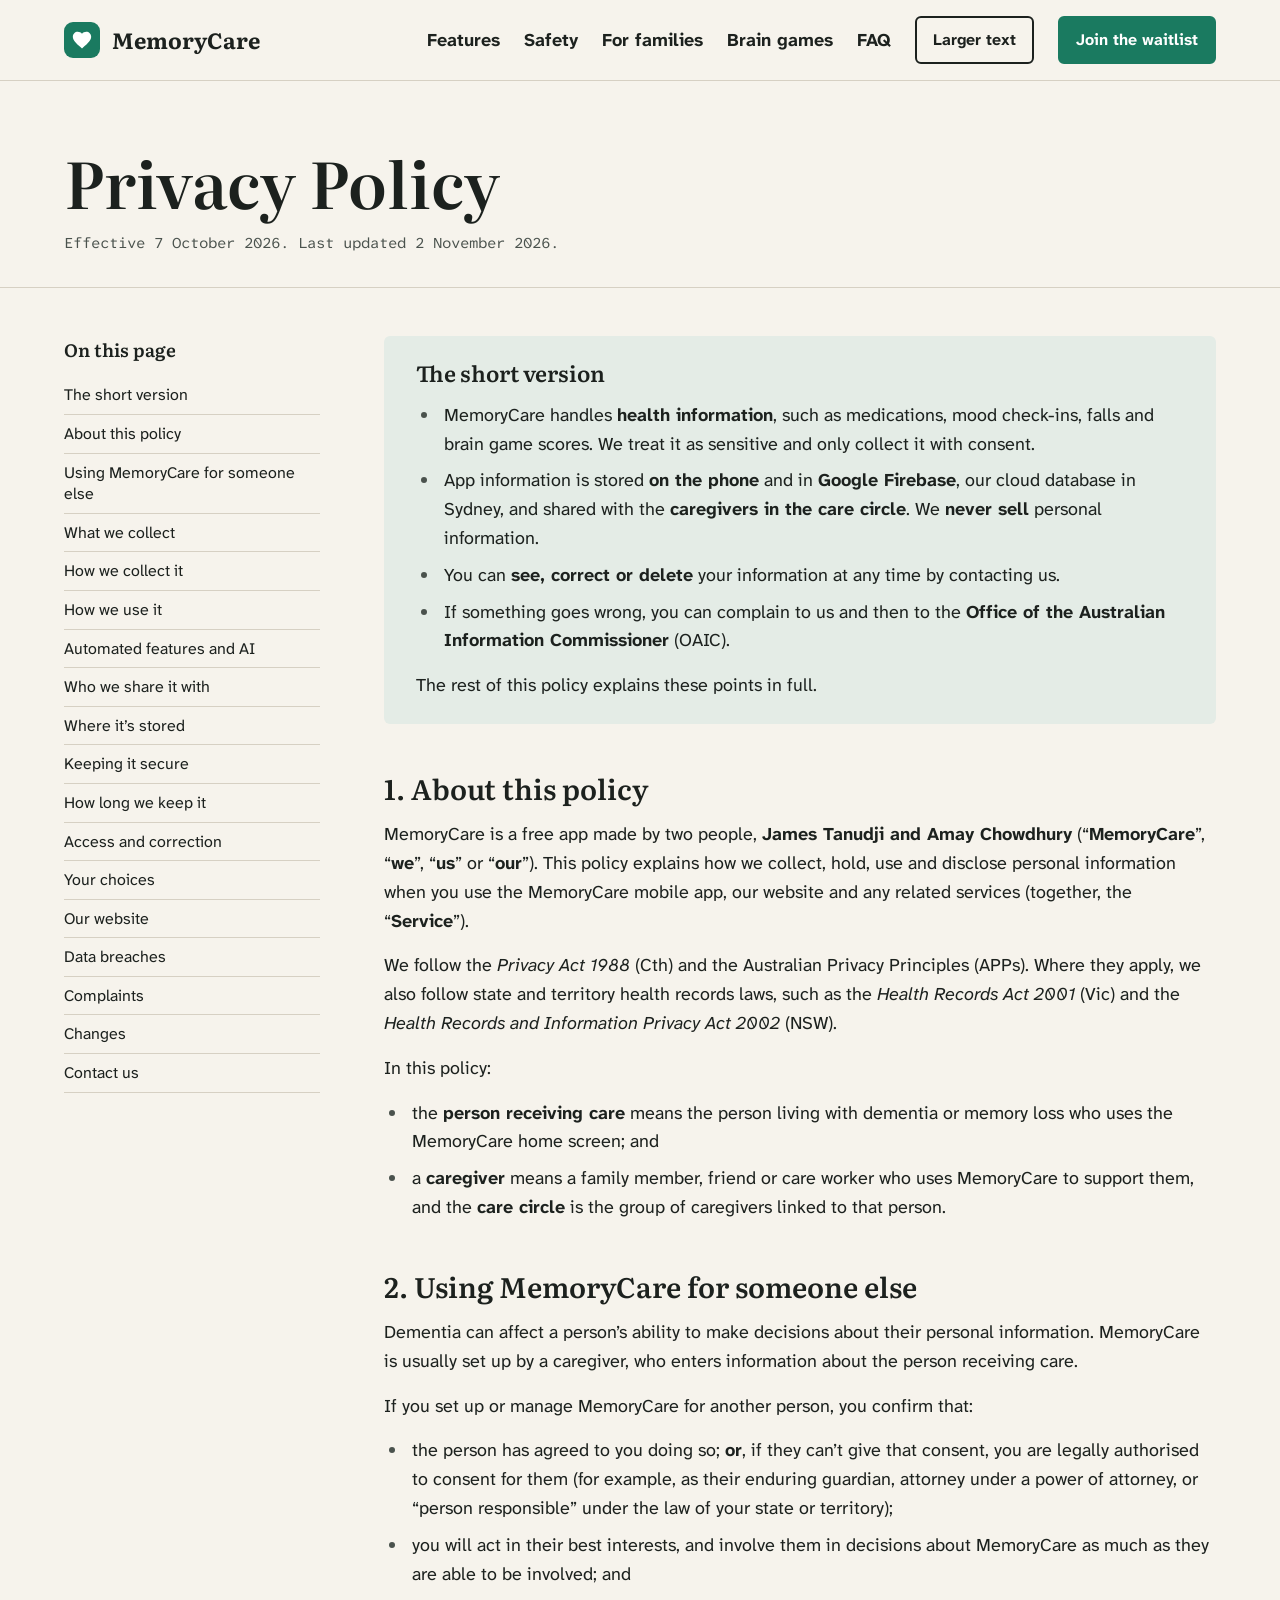
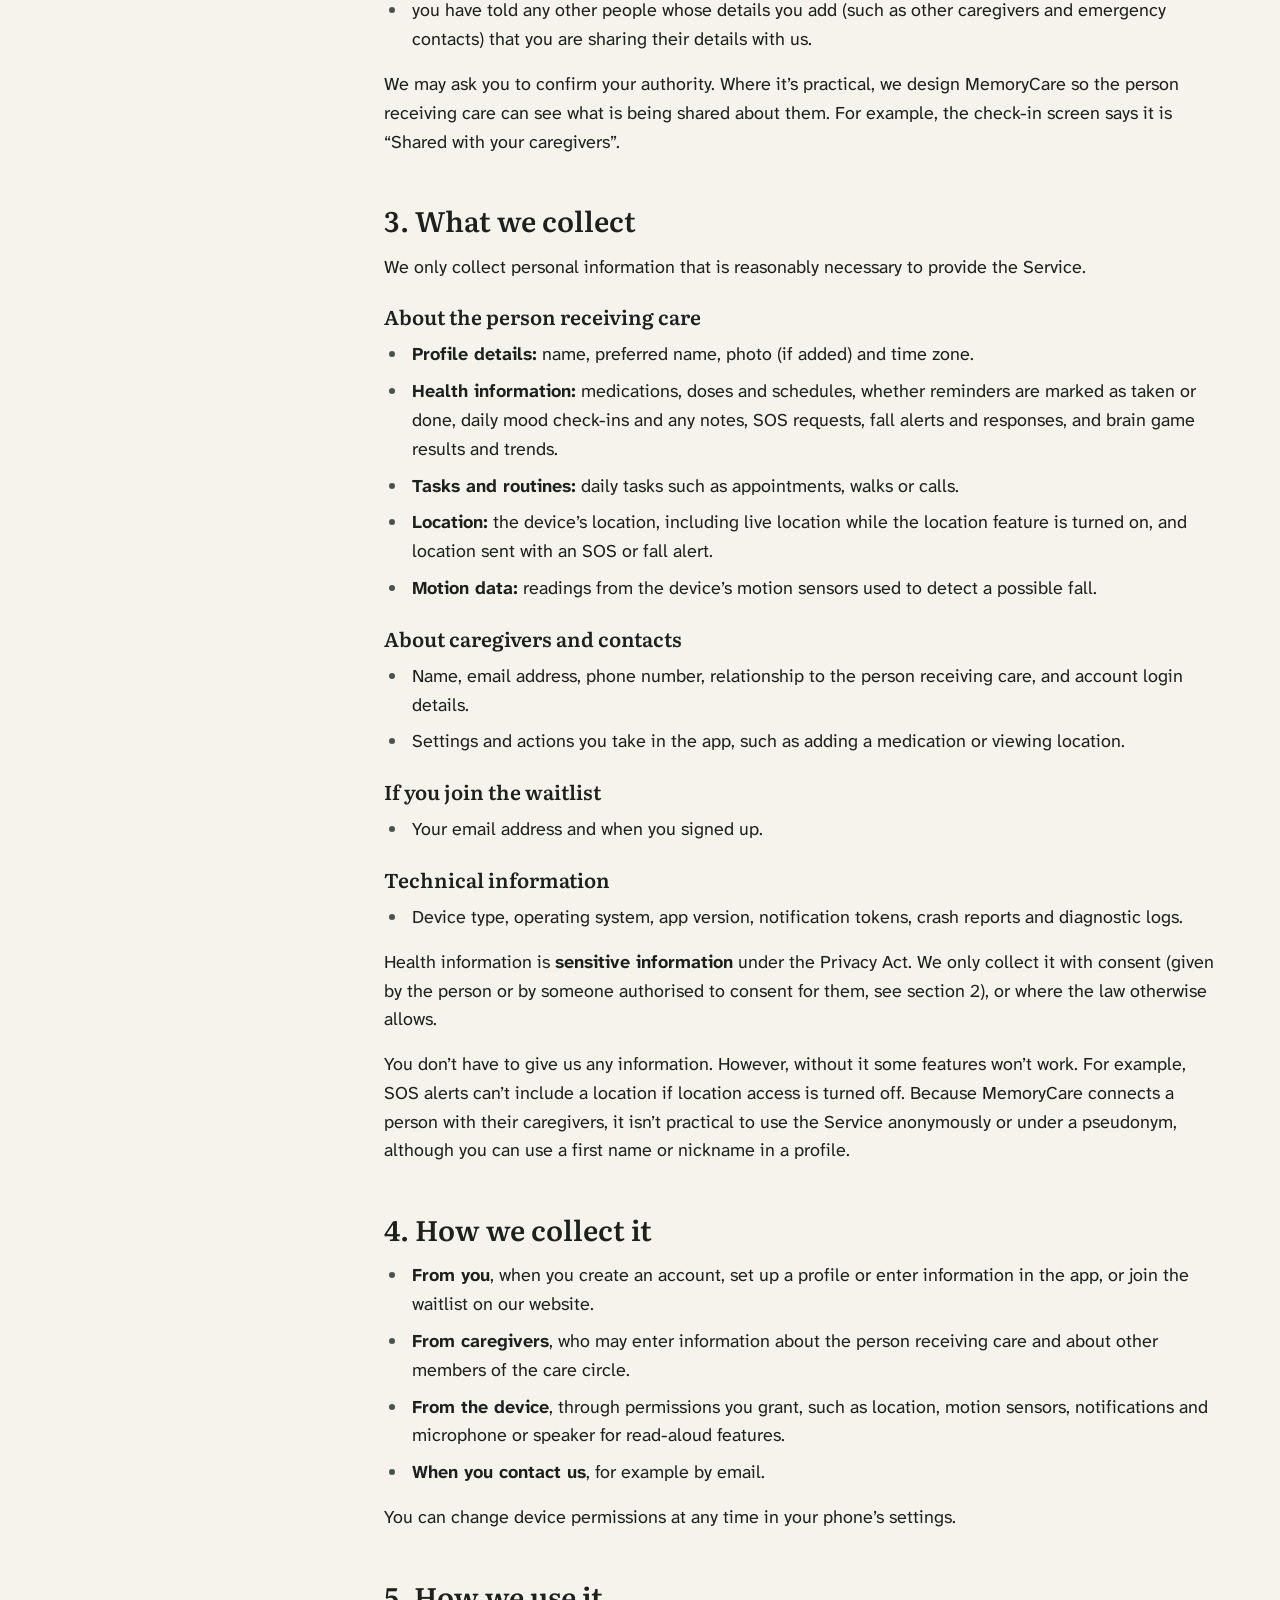
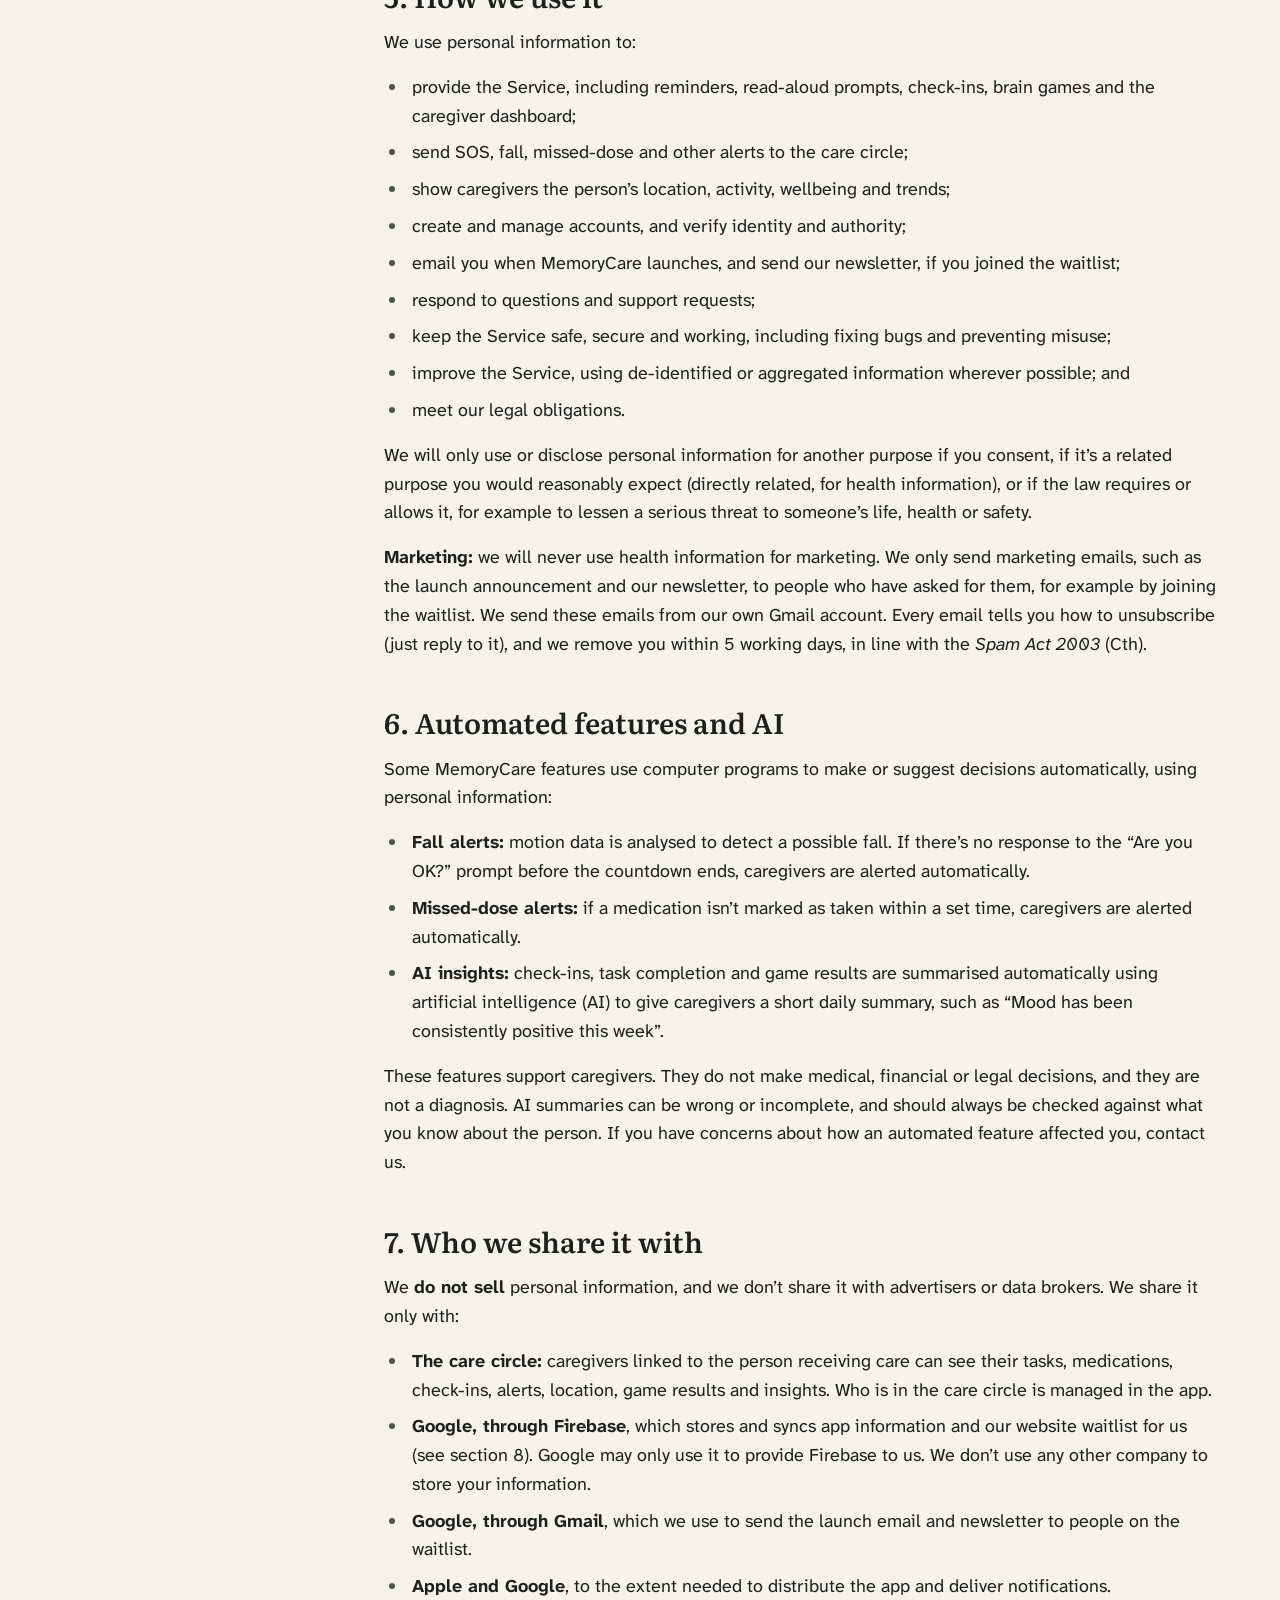
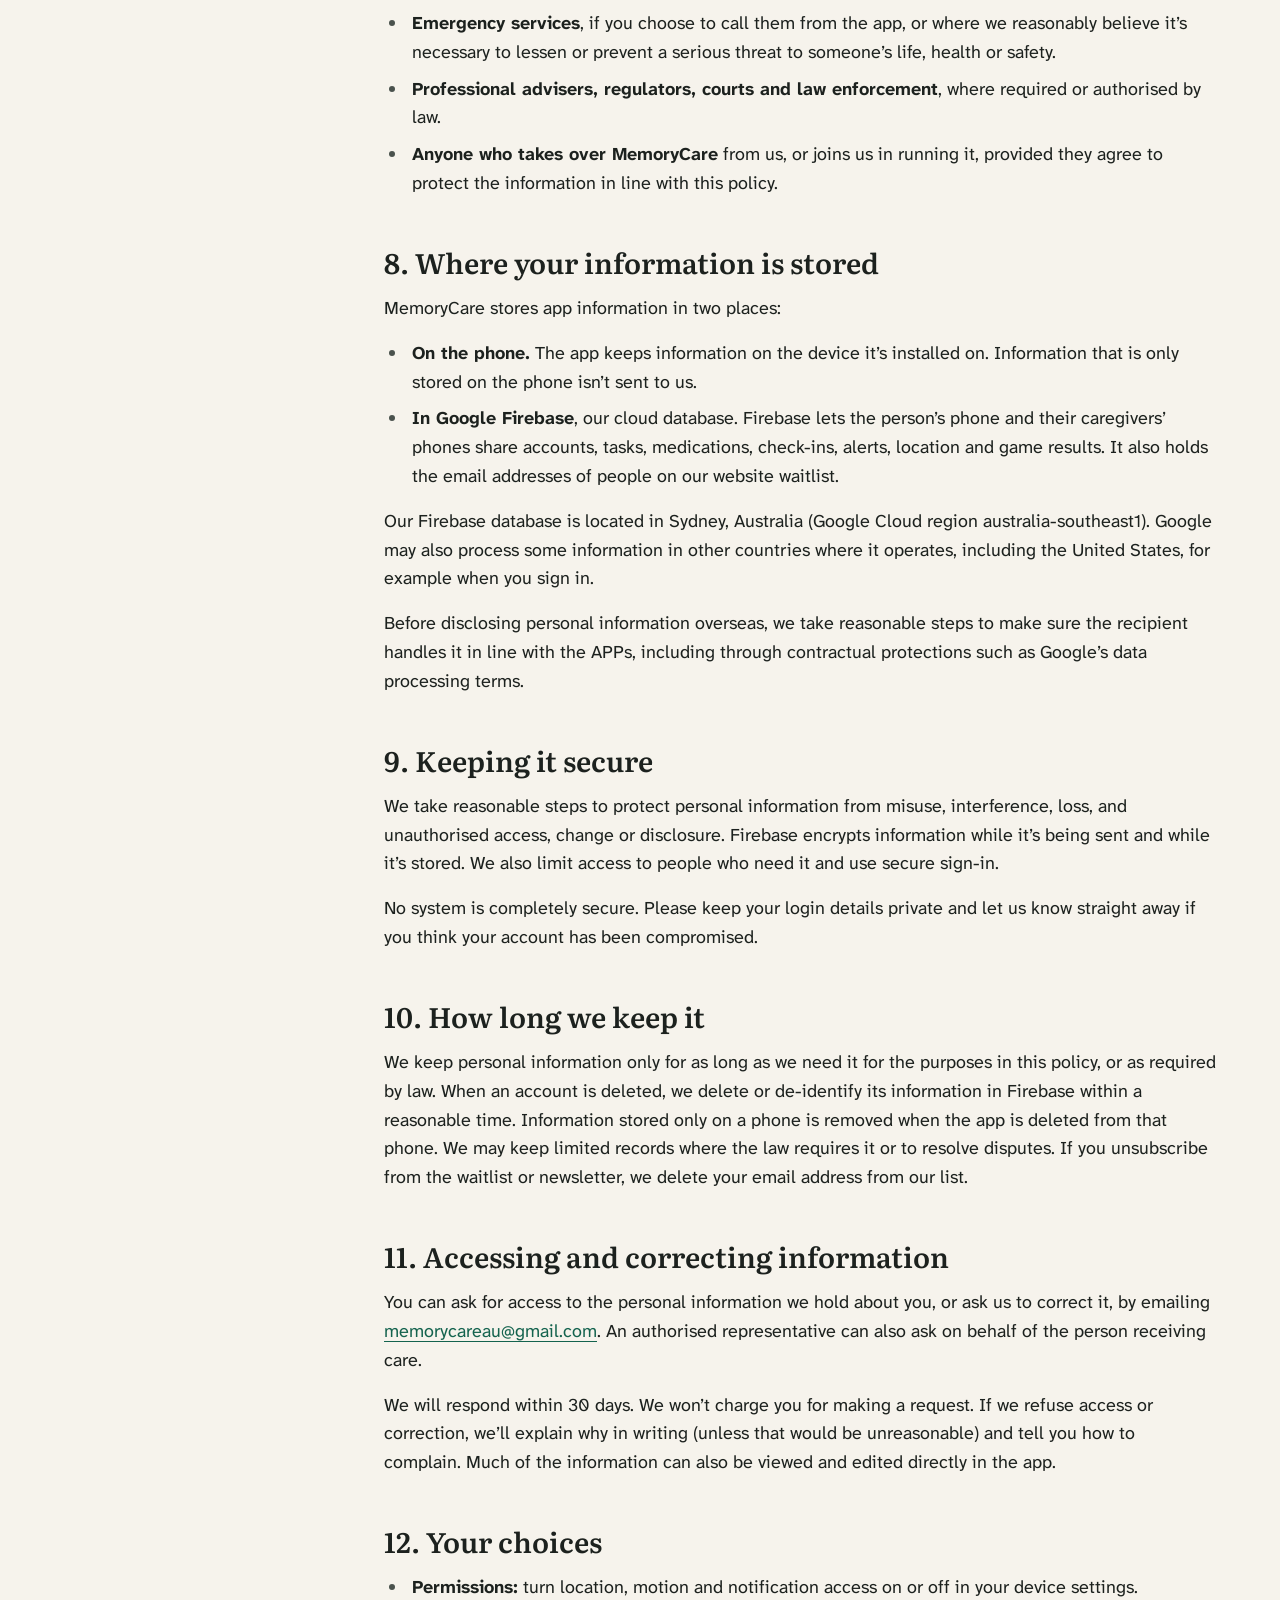
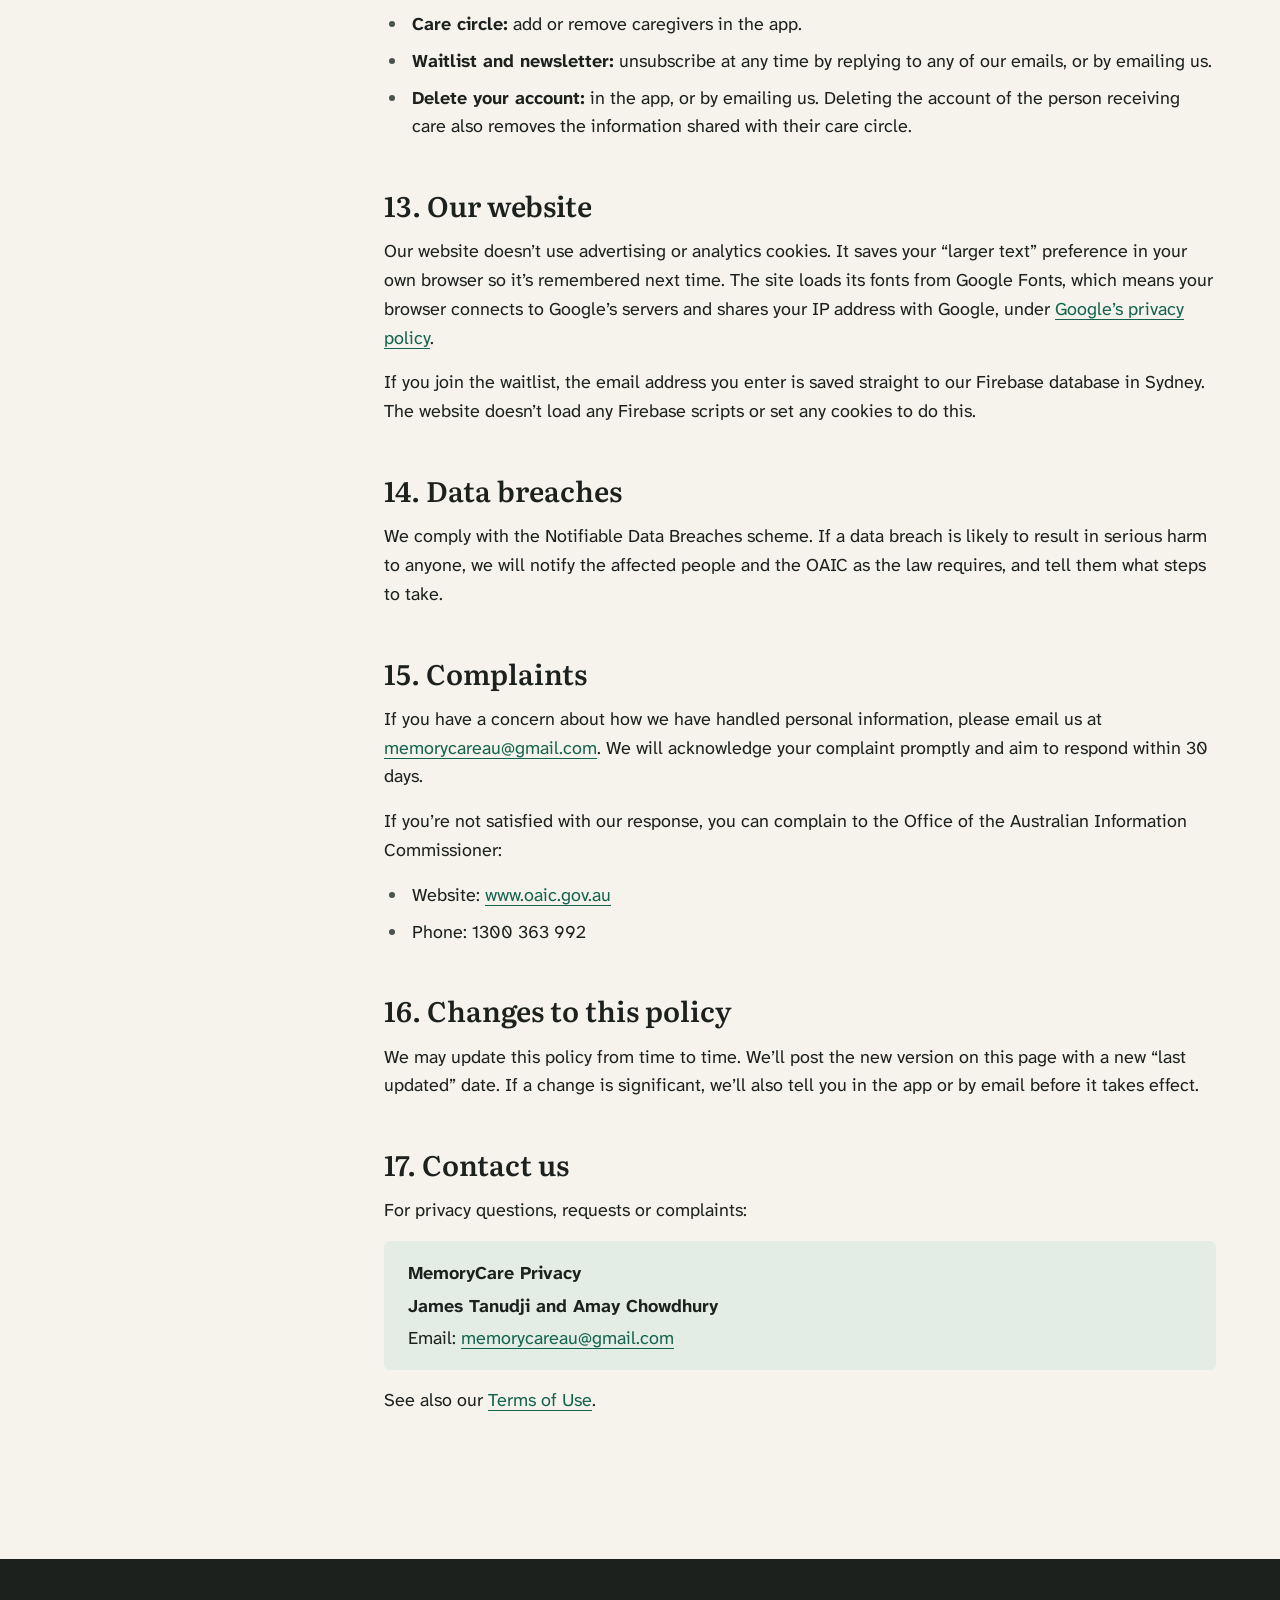
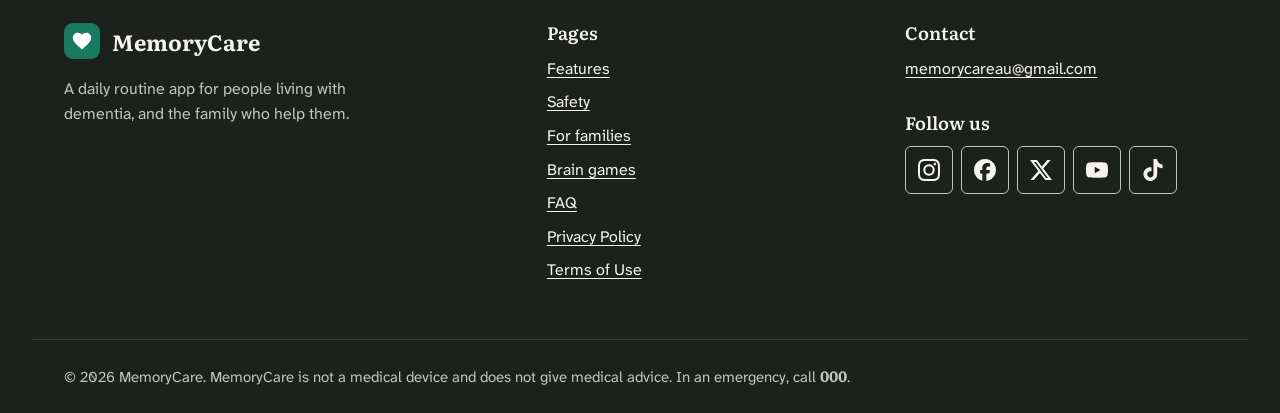
==== commit 05f19776: "Firebase for emails" ====
--- a/privacy.html
+++ b/privacy.html
@@ -67,7 +67,7 @@
     <header class="page-head">
       <div class="container">
         <h1>Privacy Policy</h1>
-        <p class="page-meta">Effective 7 October 2026. Last updated 24 October 2026.</p>
+        <p class="page-meta">Effective 7 October 2026. Last updated 2 November 2026.</p>
       </div>
     </header>
 
@@ -154,8 +154,7 @@
 
           <h3 id="waitlist-info">If you join the waitlist</h3>
           <ul>
-            <li>Your email address, when you signed up, and whether you’ve confirmed it.</li>
-            <li>Whether you open our emails or click links in them, which our email provider records.</li>
+            <li>Your email address and when you signed up.</li>
           </ul>
 
           <h3>Technical information</h3>
@@ -193,7 +192,7 @@
             <li>meet our legal obligations.</li>
           </ul>
           <p>We will only use or disclose personal information for another purpose if you consent, if it’s a related purpose you would reasonably expect (directly related, for health information), or if the law requires or allows it, for example to lessen a serious threat to someone’s life, health or safety.</p>
-          <p><strong>Marketing:</strong> we will never use health information for marketing. We only send marketing emails, such as the launch announcement and our newsletter, to people who have asked for them, for example by joining the waitlist. Every email has an unsubscribe link, and we stop emailing you as soon as you use it, in line with the <em>Spam Act 2003</em> (Cth).</p>
+          <p><strong>Marketing:</strong> we will never use health information for marketing. We only send marketing emails, such as the launch announcement and our newsletter, to people who have asked for them, for example by joining the waitlist. We send these emails from our own Gmail account. Every email tells you how to unsubscribe (just reply to it), and we remove you within 5 working days, in line with the <em>Spam Act 2003</em> (Cth).</p>
         </section>
 
         <section id="automated">
@@ -213,8 +212,8 @@
           <p>We <strong>do not sell</strong> personal information, and we don’t share it with advertisers or data brokers. We share it only with:</p>
           <ul>
             <li><strong>The care circle:</strong> caregivers linked to the person receiving care can see their tasks, medications, check-ins, alerts, location, game results and insights. Who is in the care circle is managed in the app.</li>
-            <li><strong>Google, through Firebase</strong>, which stores and syncs app information for us (see section 8). Google may only use it to provide Firebase to us. We don’t use any other company to store app information.</li>
-            <li><strong><a href="https://kit.com/privacy" rel="noopener">Kit</a></strong>, which runs our website waitlist and newsletter. Kit only receives the email addresses of people who join the waitlist, never app information.</li>
+            <li><strong>Google, through Firebase</strong>, which stores and syncs app information and our website waitlist for us (see section 8). Google may only use it to provide Firebase to us. We don’t use any other company to store your information.</li>
+            <li><strong>Google, through Gmail</strong>, which we use to send the launch email and newsletter to people on the waitlist.</li>
             <li><strong>Apple and Google</strong>, to the extent needed to distribute the app and deliver notifications.</li>
             <li><strong>Emergency services</strong>, if you choose to call them from the app, or where we reasonably believe it’s necessary to lessen or prevent a serious threat to someone’s life, health or safety.</li>
             <li><strong>Professional advisers, regulators, courts and law enforcement</strong>, where required or authorised by law.</li>
@@ -227,13 +226,11 @@
           <p>MemoryCare stores app information in two places:</p>
           <ul>
             <li><strong>On the phone.</strong> The app keeps information on the device it’s installed on. Information that is only stored on the phone isn’t sent to us.</li>
-            <li><strong>In Google Firebase</strong>, our cloud database. Firebase lets the person’s phone and their caregivers’ phones share accounts, tasks, medications, check-ins, alerts, location and game results.</li>
+            <li><strong>In Google Firebase</strong>, our cloud database. Firebase lets the person’s phone and their caregivers’ phones share accounts, tasks, medications, check-ins, alerts, location and game results. It also holds the email addresses of people on our website waitlist.</li>
           </ul>
           <p>Our Firebase database is located in Sydney, Australia (Google Cloud region australia-southeast1). Google may also process some information in other countries where it operates, including the United States, for example when you sign in.</p>
           <!-- Firestore location confirmed: australia-southeast1 (Sydney). If you add Firebase Storage or another database, check its location too. -->
-          <p>Waitlist and newsletter email addresses from our website are stored by Kit in the United States.</p>
-          <!-- REVIEW: confirm Kit's data location in its Data Processing Addendum (kit.com). -->
-          <p>Before disclosing personal information overseas, we take reasonable steps to make sure the recipient handles it in line with the APPs, including through contractual protections such as Google’s and Kit’s data processing terms.</p>
+          <p>Before disclosing personal information overseas, we take reasonable steps to make sure the recipient handles it in line with the APPs, including through contractual protections such as Google’s data processing terms.</p>
         </section>
 
         <section id="security">
@@ -245,7 +242,7 @@
 
         <section id="retention">
           <h2>10. How long we keep it</h2>
-          <p>We keep personal information only for as long as we need it for the purposes in this policy, or as required by law. When an account is deleted, we delete or de-identify its information in Firebase within a reasonable time. Information stored only on a phone is removed when the app is deleted from that phone. We may keep limited records where the law requires it or to resolve disputes. If you leave the waitlist or unsubscribe from the newsletter, we stop emailing you, and you can ask us to delete your email address completely.</p>
+          <p>We keep personal information only for as long as we need it for the purposes in this policy, or as required by law. When an account is deleted, we delete or de-identify its information in Firebase within a reasonable time. Information stored only on a phone is removed when the app is deleted from that phone. We may keep limited records where the law requires it or to resolve disputes. If you unsubscribe from the waitlist or newsletter, we delete your email address from our list.</p>
         </section>
 
         <section id="rights">
@@ -259,7 +256,7 @@
           <ul>
             <li><strong>Permissions:</strong> turn location, motion and notification access on or off in your device settings.</li>
             <li><strong>Care circle:</strong> add or remove caregivers in the app.</li>
-            <li><strong>Waitlist and newsletter:</strong> unsubscribe at any time using the link in any email.</li>
+            <li><strong>Waitlist and newsletter:</strong> unsubscribe at any time by replying to any of our emails, or by emailing us.</li>
             <li><strong>Delete your account:</strong> in the app, or by emailing us. Deleting the account of the person receiving care also removes the information shared with their care circle.</li>
           </ul>
           <!-- REVIEW: confirm in-app account deletion exists (Apple and Google both require it for apps with accounts). -->
@@ -268,7 +265,7 @@
         <section id="website">
           <h2>13. Our website</h2>
           <p>Our website doesn’t use advertising or analytics cookies. It saves your “larger text” preference in your own browser so it’s remembered next time. The site loads its fonts from Google Fonts, which means your browser connects to Google’s servers and shares your IP address with Google, under <a href="https://policies.google.com/privacy" rel="noopener">Google’s privacy policy</a>.</p>
-          <p>If you join the waitlist, the email address you enter is sent to Kit to add you to the list. The website doesn’t load Kit’s scripts.</p>
+          <p>If you join the waitlist, the email address you enter is saved straight to our Firebase database in Sydney. The website doesn’t load any Firebase scripts or set any cookies to do this.</p>
         </section>
 
         <section id="breaches">
